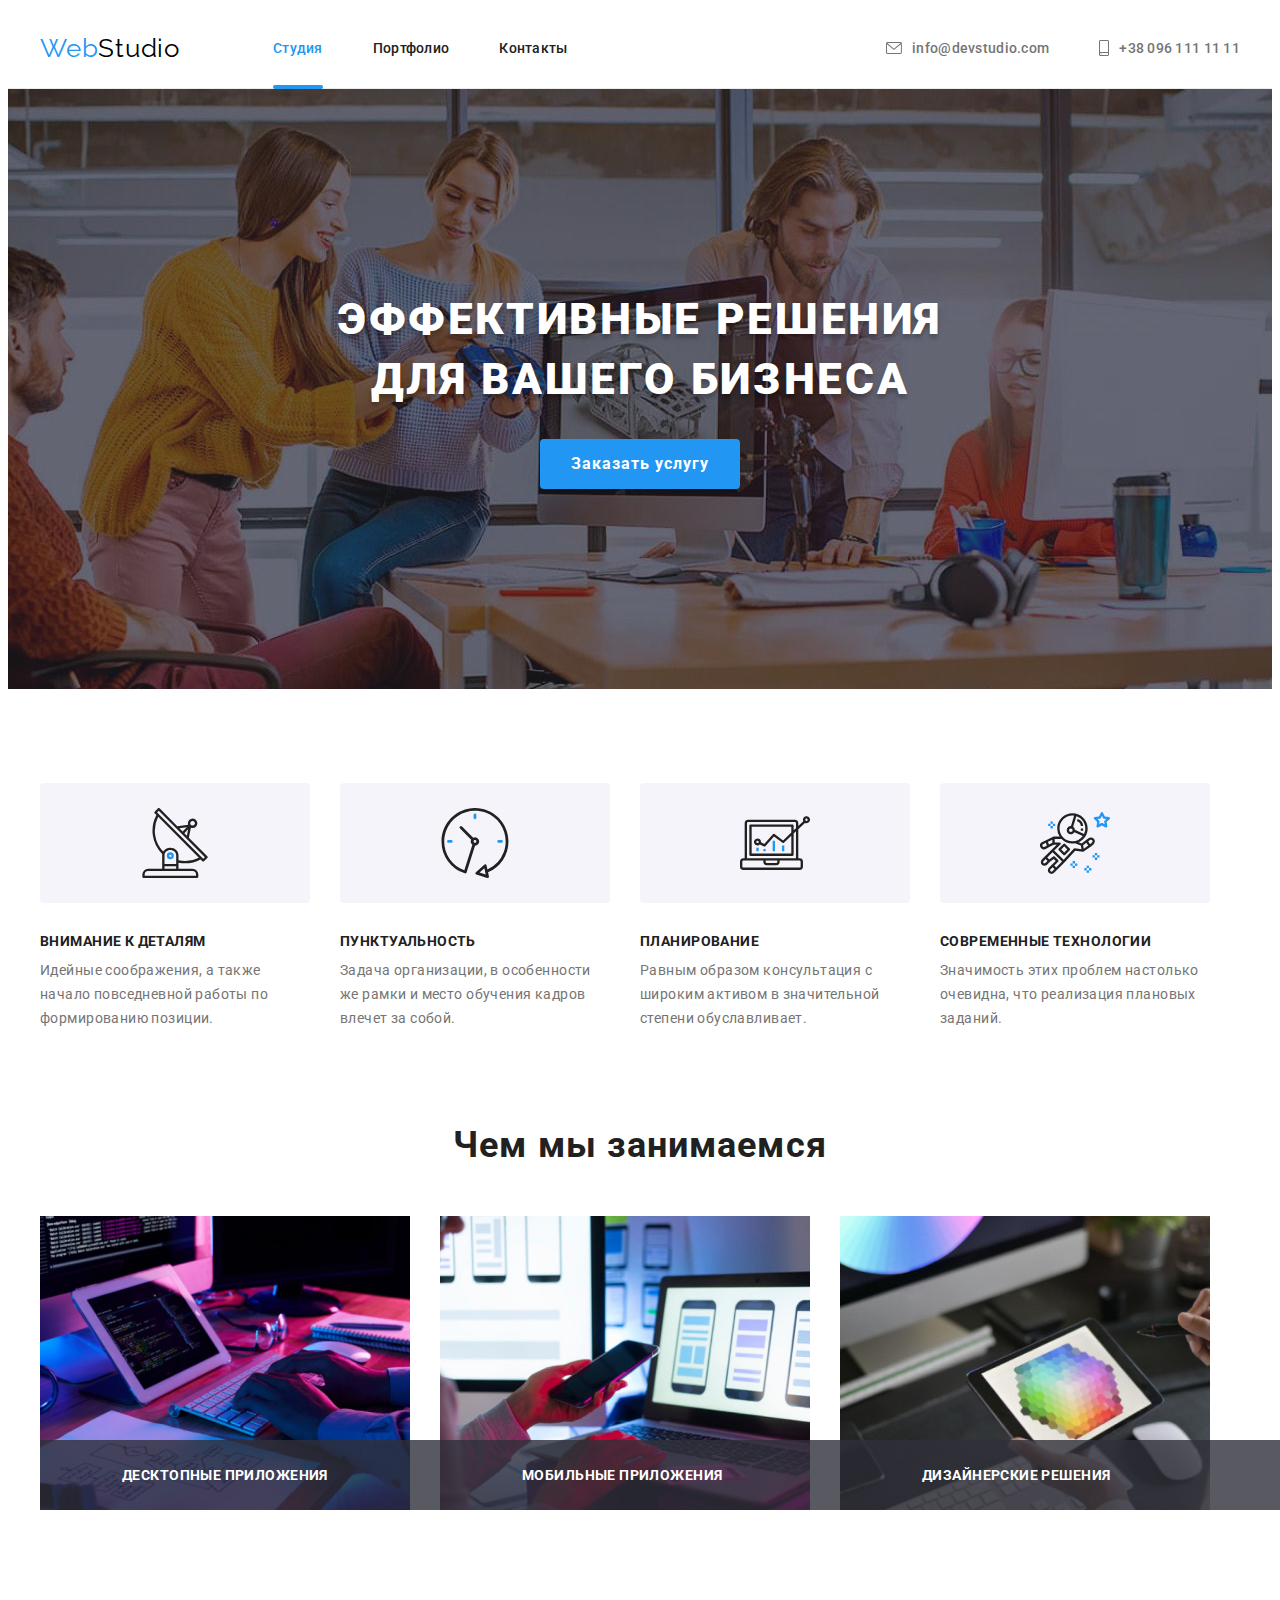
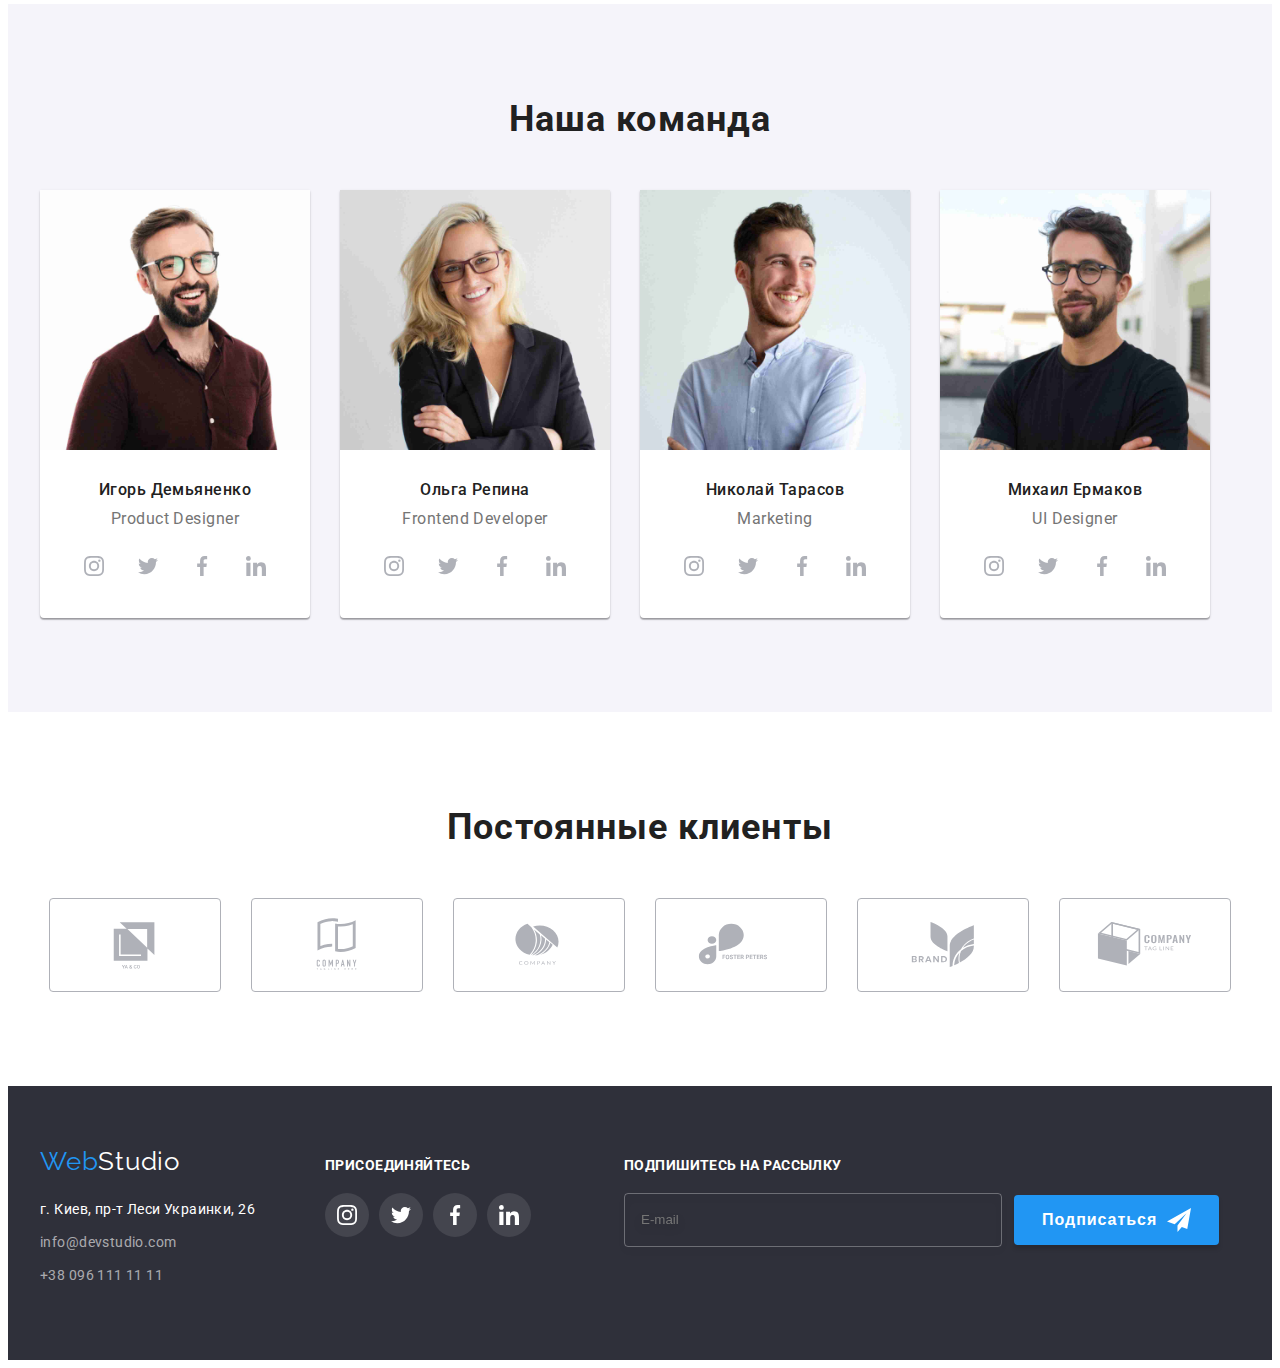
==== index.html @ 25955dd9 "Initial commit" ====
<!DOCTYPE html>
<html lang="en">
  <head>
    <meta charset="UTF-8" />
    <meta http-equiv="X-UA-Compatible" content="IE=edge" />
    <meta name="viewport" content="width=device-width, initial-scale=1.0" />
    <!-- Normalized start -->
    <link
      rel="stylesheet"
      href="https://cdnjs.cloudflare.com/ajax/libs/modern-normalize/1.1.0/modern-normalize.min.css"
      integrity="sha512-wpPYUAdjBVSE4KJnH1VR1HeZfpl1ub8YT/NKx4PuQ5NmX2tKuGu6U/JRp5y+Y8XG2tV+wKQpNHVUX03MfMFn9Q=="
      crossorigin="anonymous"
      referrerpolicy="no-referrer"
    />
    <!-- Normalized end -->

    <!-- font start -->
    <link rel="preconnect" href="https://fonts.googleapis.com" />
    <link rel="preconnect" href="https://fonts.gstatic.com" crossorigin />
    <link
      href="https://fonts.googleapis.com/css2?family=Raleway:wght@700&family=Roboto:wght@400;500;700;900&display=swap"
      rel="stylesheet"
    />
    <!-- font end -->

    <!-- styles -->
    <link rel="stylesheet" href="./css/main.min.css" />
    <title>Document</title>
  </head>
  <body>
    <!-- header -->
    <header class="header">
      <div class="header__container container">
        <nav class="header__nav">
          <a class="header__logo logo--mode-dark link" href="./index.html">
            <span class="logo__web">Web</span>Studio</a
          >
          <ul class="header__nav-list list">
            <li class="header__nav-item">
              <a class="header__nav-link header__nav-link--current link" href="./index.html"
                >Студия</a
              >
            </li>
            <li class="header__nav-item">
              <a class="header__nav-link link" href="./portfolio.html">Портфолио</a>
            </li>
            <li class="header__nav-item">
              <a class="header__nav-link link" href="">Контакты</a>
            </li>
          </ul>
        </nav>
        <ul class="header__list list">
          <li class="header__nav-item">
            <a class="header__contact link" href="mailto:info@devstudio.com">
              <svg class="header__svg" width="16" height="12">
                <use href="./images/icons.svg#envelope"></use>
              </svg>
              info@devstudio.com</a
            >
          </li>
          <li class="header__nav-item">
            <a class="header__contact link" href="tel:+380961111111">
              <svg class="header__svg" width="10" height="16">
                <use href="./images/icons.svg#smartphone"></use>
              </svg>
              +38 096 111 11 11</a
            >
          </li>
        </ul>
      </div>
    </header>
    <!-- main content -->
    <main class="main">
      <!-- Hero section -->
      <section class="hero">
        <div class="hero__container container">
          <h1 class="hero__tittle">Эффективные решения для вашего бизнеса</h1>
          <button class="hero__btn btn" type="button" data-modal-open>Заказать услугу</button>
        </div>
      </section>
      <!--Peculiarities  -->
      <section class="features">
        <div class="features__container container">
          <h2 class="visually-hidden">Наши особенности</h2>
          <ul class="features__list list">
            <li class="features__item">
              <div class="features__svg-block">
                <svg class="" width="70" height="70">
                  <use href="./images/icons.svg#antenna"></use>
                </svg>
              </div>
              <h3 class="features__txt">Внимание к деталям</h3>
              <p class="features__info">
                Идейные соображения, а также начало повседневной работы по формированию позиции.
              </p>
            </li>
            <li class="features__item">
              <div class="features__svg-block">
                <svg class="" width="70" height="70">
                  <use href="./images/icons.svg#clock"></use>
                </svg>
              </div>
              <h3 class="features__txt">Пунктуальность</h3>
              <p class="features__info">
                Задача организации, в особенности же рамки и место обучения кадров влечет за собой.
              </p>
            </li>
            <li class="features__item">
              <div class="features__svg-block">
                <svg class="" width="70" height="70">
                  <use href="./images/icons.svg#diagram"></use>
                </svg>
              </div>
              <h3 class="features__txt">Планирование</h3>
              <p class="features__info">
                Равным образом консультация с широким активом в значительной степени обуславливает.
              </p>
            </li>
            <li class="features__item">
              <div class="features__svg-block">
                <svg class="" width="70" height="70">
                  <use href="./images/icons.svg#astronaut"></use>
                </svg>
              </div>
              <h3 class="features__txt">Современные технологии</h3>
              <p class="features__info">
                Значимость этих проблем настолько очевидна, что реализация плановых заданий.
              </p>
            </li>
          </ul>
        </div>
      </section>
      <!-- occupations -->
      <section class="caption saction">
        <div class="caption__container container">
          <h2 class="caption__tittle saction-tittle">Чем мы занимаемся</h2>
          <ul class="caption__list list">
            <li class="caption__item">
              <img src="./images/main/image1.jpg" alt="backend" width="370" />
              <div class="caption__desc-block">
                <p class="caption__desc">Десктопные приложения</p>
              </div>
            </li>
            <li class="caption__item">
              <img src="./images/main/image2.jpg" alt="frontend" width="370" />
              <div class="caption__desc-block">
                <p class="caption__desc">Мобильные приложения</p>
              </div>
            </li>
            <li class="caption__item">
              <img src="./images/main/image3.jpg" alt="designe" width="370" />
              <div class="caption__desc-block">
                <p class="caption__desc">Дизайнерские решения</p>
              </div>
            </li>
          </ul>
        </div>
      </section>
      <!-- team -->
      <section class="team saction">
        <div class="team__container container">
          <h2 class="team__tittle saction-tittle">Наша команда</h2>
          <ul class="team__list list">
            <li class="team__item">
              <img
                class="team__card"
                src="./images/main/member1.jpg"
                alt="team card 1"
                width="270"
                height="260"
              />
              <div class="team__wrapper">
                <h3 class="team__name">Игорь Демьяненко</h3>
                <p class="team__profession">Product Designer</p>
                <ul class="team__soc-list list">
                  <li class="team__soc-item">
                    <a
                      class="team__soc-link link"
                      href=""
                      target="_blank"
                      rel="noopener noreferrer"
                      aria-label="instagram"
                    >
                      <svg class="team__soc-icon" width="20" height="20">
                        <use href="./images/icons.svg#instagram"></use>
                      </svg>
                    </a>
                  </li>
                  <li class="team__soc-item">
                    <a
                      class="team__soc-link link"
                      href=""
                      target="_blank"
                      rel="noopener noreferrer"
                      aria-label="twitter"
                    >
                      <svg class="team__soc-icon" width="20" height="20">
                        <use href="./images/icons.svg#twitter"></use>
                      </svg>
                    </a>
                  </li>
                  <li class="team__soc-item">
                    <a
                      class="team__soc-link link"
                      href=""
                      target="_blank"
                      rel="noopener noreferrer"
                      aria-label="facebook"
                    >
                      <svg class="team__soc-icon" width="20" height="20">
                        <use href="./images/icons.svg#facebook"></use>
                      </svg>
                    </a>
                  </li>
                  <li class="team__soc-item">
                    <a
                      class="team__soc-link link"
                      href=""
                      target="_blank"
                      rel="noopener noreferrer"
                      aria-label="linkedin"
                    >
                      <svg class="team__soc-icon" width="20" height="20">
                        <use href="./images/icons.svg#linkedin"></use>
                      </svg>
                    </a>
                  </li>
                </ul>
              </div>
            </li>
            <li class="team__item">
              <img
                class="team__card"
                src="./images/main/member2.jpg"
                alt="team card 2"
                width="270"
                height="260"
              />
              <div class="team__wrapper">
                <h3 class="team__name">Ольга Репина</h3>
                <p class="team__profession">Frontend Developer</p>
                <ul class="team__soc-list list">
                  <li class="team__soc-item">
                    <a
                      class="team__soc-link link"
                      href=""
                      target="_blank"
                      rel="noopener noreferrer"
                      aria-label="instagram"
                    >
                      <svg class="team__soc-icon" width="20" height="20">
                        <use href="./images/icons.svg#instagram"></use>
                      </svg>
                    </a>
                  </li>
                  <li class="team__soc-item">
                    <a
                      class="team__soc-link link"
                      href=""
                      target="_blank"
                      rel="noopener noreferrer"
                      aria-label="twitter"
                    >
                      <svg class="team__soc-icon" width="20" height="20">
                        <use href="./images/icons.svg#twitter"></use>
                      </svg>
                    </a>
                  </li>
                  <li class="team__soc-item">
                    <a
                      class="team__soc-link link"
                      href=""
                      target="_blank"
                      rel="noopener noreferrer"
                      aria-label="facebook"
                    >
                      <svg class="team__soc-icon" width="20" height="20">
                        <use href="./images/icons.svg#facebook"></use>
                      </svg>
                    </a>
                  </li>
                  <li class="team__soc-item">
                    <a
                      class="team__soc-link link"
                      href=""
                      target="_blank"
                      rel="noopener noreferrer"
                      aria-label="linkedin"
                    >
                      <svg class="team__soc-icon" width="20" height="20">
                        <use href="./images/icons.svg#linkedin"></use>
                      </svg>
                    </a>
                  </li>
                </ul>
              </div>
            </li>
            <li class="team__item">
              <img
                class="team__card"
                src="./images/main/member3.jpg"
                alt="team card 3"
                width="270"
                height="260"
              />
              <div class="team__wrapper">
                <h3 class="team__name">Николай Тарасов</h3>
                <p class="team__profession">Marketing</p>
                <ul class="team__soc-list list">
                  <li class="team__soc-item">
                    <a
                      class="team__soc-link link"
                      href=""
                      target="_blank"
                      rel="noopener noreferrer"
                      aria-label="instagram"
                    >
                      <svg class="team__soc-icon" width="20" height="20">
                        <use href="./images/icons.svg#instagram"></use>
                      </svg>
                    </a>
                  </li>
                  <li class="team__soc-item">
                    <a
                      class="team__soc-link link"
                      href=""
                      target="_blank"
                      rel="noopener noreferrer"
                      aria-label="twitter"
                    >
                      <svg class="team__soc-icon" width="20" height="20">
                        <use href="./images/icons.svg#twitter"></use>
                      </svg>
                    </a>
                  </li>
                  <li class="team__soc-item">
                    <a
                      class="team__soc-link link"
                      href=""
                      target="_blank"
                      rel="noopener noreferrer"
                      aria-label="facebook"
                    >
                      <svg class="team__soc-icon" width="20" height="20">
                        <use href="./images/icons.svg#facebook"></use>
                      </svg>
                    </a>
                  </li>
                  <li class="team__soc-item">
                    <a
                      class="team__soc-link link"
                      href=""
                      target="_blank"
                      rel="noopener noreferrer"
                      aria-label="linkedin"
                    >
                      <svg class="team__soc-icon" width="20" height="20">
                        <use href="./images/icons.svg#linkedin"></use>
                      </svg>
                    </a>
                  </li>
                </ul>
              </div>
            </li>
            <li class="team__item">
              <img
                class="team__card"
                src="./images/main/member4.jpg"
                alt="team card 4"
                width="270"
                height="260"
              />
              <div class="team__wrapper">
                <h3 class="team__name">Михаил Ермаков</h3>
                <p class="team__profession">UI Designer</p>
                <ul class="team__soc-list list">
                  <li class="team__soc-item">
                    <a
                      class="team__soc-link link"
                      href=""
                      target="_blank"
                      rel="noopener noreferrer"
                      aria-label="instagram"
                    >
                      <svg class="team__soc-icon" width="20" height="20">
                        <use href="./images/icons.svg#instagram"></use>
                      </svg>
                    </a>
                  </li>
                  <li class="team__soc-item">
                    <a
                      class="team__soc-link link"
                      href=""
                      target="_blank"
                      rel="noopener noreferrer"
                      aria-label="twitter"
                    >
                      <svg class="team__soc-icon" width="20" height="20">
                        <use href="./images/icons.svg#twitter"></use>
                      </svg>
                    </a>
                  </li>
                  <li class="team__soc-item">
                    <a
                      class="team__soc-link link"
                      href=""
                      target="_blank"
                      rel="noopener noreferrer"
                      aria-label="facebook"
                    >
                      <svg class="team__soc-icon" width="20" height="20">
                        <use href="./images/icons.svg#facebook"></use>
                      </svg>
                    </a>
                  </li>
                  <li class="team__soc-item">
                    <a
                      class="team__soc-link link"
                      href=""
                      target="_blank"
                      rel="noopener noreferrer"
                      aria-label="linkedin"
                    >
                      <svg class="team__soc-icon" width="20" height="20">
                        <use href="./images/icons.svg#linkedin"></use>
                      </svg>
                    </a>
                  </li>
                </ul>
              </div>
            </li>
          </ul>
        </div>
      </section>
      <!-- clients saction -->
      <section class="clients saction">
        <div class="clients__container container">
          <h2 class="clients__tittle saction-tittle">Постоянные клиенты</h2>
          <ul class="clients__list list">
            <li class="clients__item">
              <a
                class="clients__link link"
                href=""
                target="_blank"
                rel="noopener noreferrer"
                aria-label="logo1"
              >
                <svg class="clients__icon" width="106" height="60">
                  <use href="./images/icons.svg#logo1"></use>
                </svg>
              </a>
            </li>
            <li class="clients__item">
              <a
                class="clients__link link"
                href=""
                target="_blank"
                rel="noopener noreferrer"
                aria-label="logo2"
              >
                <svg class="clients__icon" width="106" height="60">
                  <use href="./images/icons.svg#logo2"></use>
                </svg>
              </a>
            </li>
            <li class="clients__item">
              <a
                class="clients__link link"
                href=""
                target="_blank"
                rel="noopener noreferrer"
                aria-label="logo3"
              >
                <svg class="clients__icon" width="106" height="60">
                  <use href="./images/icons.svg#logo3"></use>
                </svg>
              </a>
            </li>
            <li class="clients__item">
              <a
                class="clients__link link"
                href=""
                target="_blank"
                rel="noopener noreferrer"
                aria-label="logo4"
              >
                <svg class="clients__icon" width="106" height="60">
                  <use href="./images/icons.svg#logo4"></use>
                </svg>
              </a>
            </li>
            <li class="clients__item">
              <a
                class="clients__link link"
                href=""
                target="_blank"
                rel="noopener noreferrer"
                aria-label="logo5"
              >
                <svg class="clients__icon" width="106" height="60">
                  <use href="./images/icons.svg#logo5"></use>
                </svg>
              </a>
            </li>
            <li class="clients__item">
              <a
                class="clients__link link"
                href=""
                target="_blank"
                rel="noopener noreferrer"
                aria-label="logo6"
              >
                <svg class="clients__icon" width="106" height="60">
                  <use href="./images/icons.svg#logo6"></use>
                </svg>
              </a>
            </li>
          </ul>
        </div>
      </section>
    </main>
    <!-- footer -->
    <footer class="footer">
      <div class="footer__container container">
        <div>
          <a class="footer__logo logo--mode-white link" href="index.html"
            ><span class="logo__web">Web</span>Studio</a
          >
          <address class="footer__address">
            <ul class="address__list list">
              <li class="address__item">
                <a class="address__link-geo link" href="https://goo.gl/maps/VQwM4wYodzAUSdx47"
                  >г. Киев, пр-т Леси Украинки, 26</a
                >
              </li>
              <li class="address__item">
                <a class="address__link link" href="mailto:info@devstudio.com"
                  >info@devstudio.com</a
                >
              </li>
              <li class="address__item">
                <a class="address__link link" href="tel:+380961111111">+38 096 111 11 11</a>
              </li>
            </ul>
          </address>
        </div>
        <div class="footer__socials socials">
          <p class="socials__slogan">присоединяйтесь</p>
          <ul class="socials__list list">
            <li class="socials__item">
              <a
                class="socials__link link"
                href=""
                target="_blank"
                rel="noopener noreferrer"
                aria-label="instagram"
              >
                <svg class="socials__icon" width="20" height="20">
                  <use href="./images/icons.svg#instagram"></use>
                </svg>
              </a>
            </li>
            <li class="socials__item">
              <a
                class="socials__link link"
                href=""
                target="_blank"
                rel="noopener noreferrer"
                aria-label="twitter"
              >
                <svg class="socials__icon" width="20" height="20">
                  <use href="./images/icons.svg#twitter"></use>
                </svg>
              </a>
            </li>
            <li class="socials__item">
              <a
                class="socials__link link"
                href=""
                target="_blank"
                rel="noopener noreferrer"
                aria-label="facebook"
              >
                <svg class="socials__icon" width="20" height="20">
                  <use href="./images/icons.svg#facebook"></use>
                </svg>
              </a>
            </li>
            <li class="socials__item">
              <a
                class="socials__link link"
                href=""
                target="_blank"
                rel="noopener noreferrer"
                aria-label="linkedin"
              >
                <svg class="socials__icon" width="20" height="20">
                  <use href="./images/icons.svg#linkedin"></use>
                </svg>
              </a>
            </li>
          </ul>
        </div>
        <div class="footer__mailing">
          <p class="mailing__slogan">Подпишитесь на рассылку</p>
          <div class="mailing__block">
            <form class="mailing__form">
              <label class="mailing__label">
                <input class="mailing__input" placeholder="E-mail" type="email" name="mailing" />
              </label>
              <button class="mailing__btn" type="submit">
                <span class="mailing__btn-txt">Подписаться</span>
                <svg class="mailing__btn-icon" width="24" height="24">
                  <use href="./images/icons.svg#icon-send"></use>
                </svg>
              </button>
            </form>
          </div>
        </div>
      </div>
    </footer>
    <!-- modal windov -->
    <div class="backdrop is-hidden" data-modal>
      <div class="modal">
        <button class="modal__btn" type="button" data-modal-close>
          <svg class="modal__btn-icon" width="18" height="18">
            <use href="./images/icons.svg#close-black"></use>
          </svg>
        </button>
        <form class="modal__form">
          <strong class="form__tittle">Оставьте свои данные, мы вам перезвоним</strong>
          <div class="form__group" role="group">
            <label class="form__lable">
              <span class="form__name">Имя</span>
              <input class="form__input" type="text" name="name" />
              <svg class="form__icon" width="18" height="18">
                <use href="./images/icons.svg#person-form"></use>
              </svg>
            </label>
            <label class="form__lable">
              <span class="form__name">Телефон</span>
              <input class="form__input" type="tel" name="tel" />
              <svg class="form__icon" width="18" height="18">
                <use href="./images/icons.svg#phone-form"></use>
              </svg>
            </label>
            <label class="form__lable">
              <span class="form__name">Почта</span>
              <input class="form__input" type="email" name="email" />
              <svg class="form__icon" width="18" height="18">
                <use href="./images/icons.svg#email-form"></use>
              </svg>
            </label>
            <label class="form__lable">
              <span class="form__name">Коментарий</span>
              <textarea
                class="form__textarea"
                name="form-coment"
                cols="30"
                rows="5"
                placeholder="Введите текст"
              ></textarea>
            </label>
          </div>
          <label class="form__agreement">
            <input class="form__input-agree visually-hidden" type="checkbox" name="agreement" />
            <svg class="form__agree-icon" width="18" height="18">
              <use class="form__icon-chek" href="./images/icons.svg#icon-check"></use>
              <use class="form__icon-unchek" href="./images/icons.svg#vector"></use>
            </svg>
            <span class="form__checkbox-txt">
              Соглашаюсь с рассылкой и принимаю
              <a class="form__link" href="">Условия договора</a>
            </span>
          </label>
          <button class="form__btn" type="submit">
            <span class="form__btn-txt">Отправить</span>
          </button>
        </form>
      </div>
    </div>
    <script src="./js/modal.js"></script>
  </body>
</html>
---- css/main.min.css ----
:root{--main-font: "roboto", sans-serif;--secondary-font: "Raleway", sans-serif;--main-txt-cl: #212121;--accent-txt-cl: #2196f3;--light-txt-bg-cl: #ffffff;--secondary-txt-color: #757575;--dark-bg-cl: #2f303a;--white-bg-collors: #f5f4fa;--btn-focus-bg-cl: #188ce8;--cubic: cubic-bezier(0.4, 0, 0.2, 1);--indent: 30px;--items: 3}.visually-hidden{position:absolute;width:1px;height:1px;margin:-1px;border:0;padding:0;white-space:nowrap;-webkit-clip-path:inset(100%);clip-path:inset(100%);clip:rect(0 0 0 0);overflow:hidden}.portfolio,.clients,.team,.features{padding-top:94px;padding-bottom:94px}body{font-family:var(--main-font);color:var(--main-txt-cl)}h1,h2,h3,h4,h5,h6,p{margin:0}.link{text-decoration:none;color:currentColor}.list{list-style:none;padding:0;margin:0}img{display:block;border-radius:0px}.logo__web{font-family:var(--secondary-font);font-size:26px;line-height:1.1923076923;letter-spacing:.03em;color:var(--accent-txt-cl)}.header__logo{margin-right:93px}.logo--mode-dark{font-family:var(--secondary-font);font-size:26px;line-height:1.1923076923;letter-spacing:.03em;color:#000}.footer__logo{margin-bottom:20px}.logo--mode-white{display:block;font-family:var(--secondary-font);font-size:26px;line-height:1.1923076923;letter-spacing:.03em;color:var(--light-txt-bg-cl)}.portfolio__list{display:-webkit-box;display:-ms-flexbox;display:flex;-ms-flex-wrap:wrap;flex-wrap:wrap;gap:var(--indent)}.portfolio__item--card-set{-ms-flex-preferred-size:calc((100% - var(--indent)*(var(--items) - 1))/var(--items));flex-basis:calc((100% - var(--indent)*(var(--items) - 1))/var(--items))}.container{width:1200px;margin-left:auto;margin-right:auto;padding-left:15px;padding-right:15px}.saction-tittle{text-align:center;margin-bottom:50px;font-size:36px;line-height:1.1666666667;letter-spacing:.03em}.btn{cursor:pointer;max-width:240px;min-height:50px;min-width:200px;padding:10px,32px;border:1px solid #000;-webkit-box-shadow:0px 4px 4px rgba(0,0,0,.15);box-shadow:0px 4px 4px rgba(0,0,0,.15);border-radius:4px;border:none;-webkit-transition:background-color 250ms var(--cubic);transition:background-color 250ms var(--cubic);font-family:inherit;font-weight:700;font-size:16px;line-height:1.875;letter-spacing:.06em;background-color:var(--accent-txt-cl);color:var(--light-txt-bg-cl)}.btn:hover,.btn:focus{background-color:var(--btn-focus-bg-cl);-webkit-box-shadow:0px 4px 4px rgba(0,0,0,.15);box-shadow:0px 4px 4px rgba(0,0,0,.15);border-radius:4px}.backdrop{position:fixed;top:0;left:0;z-index:1000;display:-webkit-box;display:-ms-flexbox;display:flex;-webkit-box-align:center;-ms-flex-align:center;align-items:center;-webkit-box-pack:center;-ms-flex-pack:center;justify-content:center;width:100%;height:100%;-webkit-transition:opacity 250ms var(--cubic),visibility 250ms var(--cubic);transition:opacity 250ms var(--cubic),visibility 250ms var(--cubic);background-color:rgba(0,0,0,.2)}.backdrop.is-hidden{opacity:0;visibility:hidden;pointer-events:none}.modal{position:absolute;top:50%;left:50%;-webkit-transform:translate(-50%, -50%) scale(1);transform:translate(-50%, -50%) scale(1);width:528px;height:581px;padding:40px 40px;background:#fff;-webkit-box-shadow:0px 1px 3px rgba(0,0,0,.12),0px 1px 1px rgba(0,0,0,.14),0px 2px 1px rgba(0,0,0,.2);box-shadow:0px 1px 3px rgba(0,0,0,.12),0px 1px 1px rgba(0,0,0,.14),0px 2px 1px rgba(0,0,0,.2);border-radius:4px}.modal__btn{position:absolute;top:10px;right:10px;display:-webkit-box;display:-ms-flexbox;display:flex;-webkit-box-align:center;-ms-flex-align:center;align-items:center;-webkit-box-pack:center;-ms-flex-pack:center;justify-content:center;width:30px;height:30px;-webkit-transition:fill 250ms var(--cubic);transition:fill 250ms var(--cubic);border-radius:50%;border:1px solid rgba(0,0,0,.1);background-color:rgba(0,0,0,0);cursor:pointer}.modal__btn:hover,.modal__btn:focus{fill:var(--accent-txt-cl)}.modal__form{text-align:center}.form__tittle{display:block;margin-bottom:12px;font-weight:700;font-size:20px;line-height:1.15;text-align:center;letter-spacing:.03em;color:#212121}.form__group{margin-bottom:20px}.form__lable{position:relative;display:block;margin-bottom:10px}.form__lable:last-child{margin-bottom:0}.form__input{cursor:pointer;width:100%;padding:10px;padding-left:42px;-webkit-transition:border 250ms var(--cubic);transition:border 250ms var(--cubic);outline:none;border:1px solid rgba(33,33,33,.2);border-radius:4px}.form__input:hover,.form__input:focus{border:1px solid var(--accent-txt-cl)}.form__input:hover+.form__icon,.form__input:focus+.form__icon{fill:var(--accent-txt-cl)}.form__name{display:block;text-align:start;margin-bottom:4px;padding-left:1px;font-weight:400;font-size:12px;line-height:1.1666666667;letter-spacing:.01em;color:var(--secondary-txt-color)}.form__icon{position:absolute;left:12px;bottom:12px;-webkit-transition:fill 250ms var(--cubic);transition:fill 250ms var(--cubic)}.form__textarea{resize:none;cursor:pointer;height:120px;width:100%;padding:12px 16px;-webkit-transition:border 250ms var(--cubic);transition:border 250ms var(--cubic);outline:none;border:1px solid rgba(33,33,33,.2);border-radius:4px}.form__textarea:hover,.form__textarea:focus{border:1px solid var(--accent-txt-cl)}.form__textarea::-webkit-input-placeholder{font-weight:400;font-size:14px;line-height:16px;letter-spacing:.01em;color:rgba(117,117,117,.5)}.form__textarea::-moz-placeholder{font-weight:400;font-size:14px;line-height:16px;letter-spacing:.01em;color:rgba(117,117,117,.5)}.form__textarea:-ms-input-placeholder{font-weight:400;font-size:14px;line-height:16px;letter-spacing:.01em;color:rgba(117,117,117,.5)}.form__textarea::-ms-input-placeholder{font-weight:400;font-size:14px;line-height:16px;letter-spacing:.01em;color:rgba(117,117,117,.5)}.form__textarea::placeholder{font-weight:400;font-size:14px;line-height:16px;letter-spacing:.01em;color:rgba(117,117,117,.5)}.form__agreement{display:-webkit-box;display:-ms-flexbox;display:flex;-webkit-box-align:center;-ms-flex-align:center;align-items:center;gap:8px}.form__agree-icon{cursor:pointer}.form__input-agree:checked+.form__agree-icon .form__icon-unchek{opacity:0;-webkit-transition:opacity 250ms var(--cubic);transition:opacity 250ms var(--cubic)}.form__agree-icon .form__icon-chek{opacity:0;-webkit-transition:opacity 250ms var(--cubic);transition:opacity 250ms var(--cubic)}.form__input-agree:checked+.form__agree-icon .form__icon-chek{opacity:1}.form__checkbox-txt{font-weight:400;font-size:14px;line-height:1.7142857143;letter-spacing:.03em;-webkit-user-select:none;-moz-user-select:none;-ms-user-select:none;user-select:none;color:var(--secondary-txt-color)}.form__link{text-underline-position:under;font-weight:400;font-size:14px;line-height:1.7142857143;letter-spacing:.03em;color:var(--accent-txt-cl)}.form__btn{cursor:pointer;padding:10px 55px;margin-top:30px;-webkit-transition:background-color 250ms var(--cubic);transition:background-color 250ms var(--cubic);background-color:var(--accent-txt-cl);border:none;border-radius:4px;-webkit-box-shadow:0px 4px 4px rgba(0,0,0,.15);box-shadow:0px 4px 4px rgba(0,0,0,.15)}.form__btn:focus,.form__btn:hover{background-color:var(--btn-focus-bg-cl)}.form__btn-txt{font-weight:700;font-size:16px;line-height:1.875;letter-spacing:.06em;color:var(--light-txt-bg-cl)}.toggle__list{-webkit-box-pack:center;-ms-flex-pack:center;justify-content:center;display:-webkit-box;display:-ms-flexbox;display:flex;padding-bottom:16px;margin-bottom:34px;margin-bottom:50px;gap:9px}.toggle__btn{padding-top:6px;padding-left:22px;padding-bottom:6px;padding-right:22px;border-radius:4px;border:none;-webkit-transition:color 250ms var(--cubic),background-color 250ms var(--cubic),-webkit-box-shadow 250ms var(--cubic);transition:color 250ms var(--cubic),background-color 250ms var(--cubic),-webkit-box-shadow 250ms var(--cubic);transition:color 250ms var(--cubic),background-color 250ms var(--cubic),box-shadow 250ms var(--cubic);transition:color 250ms var(--cubic),background-color 250ms var(--cubic),box-shadow 250ms var(--cubic),-webkit-box-shadow 250ms var(--cubic);cursor:pointer;font-family:inherit;font-weight:500;font-size:16px;line-height:1.625;letter-spacing:.03em;color:var(--main-txt-cl);background-color:var(--white-bg-collors)}.toggle__btn:hover,.toggle__btn:focus{color:var(--light-txt-bg-cl);background-color:var(--accent-txt-cl);-webkit-box-shadow:0px 3px 1px rgba(0,0,0,.1),0px 1px 2px rgba(0,0,0,.08),0px 2px 2px rgba(0,0,0,.12);box-shadow:0px 3px 1px rgba(0,0,0,.1),0px 1px 2px rgba(0,0,0,.08),0px 2px 2px rgba(0,0,0,.12);border-radius:4px}.toggle__btn--current{color:var(--light-txt-bg-cl);background-color:var(--accent-txt-cl);-webkit-box-shadow:0px 3px 1px rgba(0,0,0,.1),0px 1px 2px rgba(0,0,0,.08),0px 2px 2px rgba(0,0,0,.12);box-shadow:0px 3px 1px rgba(0,0,0,.1),0px 1px 2px rgba(0,0,0,.08),0px 2px 2px rgba(0,0,0,.12)}.footer__address{font-style:normal}.address__list:last-child{margin:0}.address__item{margin-bottom:9px}.address__link{-webkit-transition:color 250ms var(--cubic);transition:color 250ms var(--cubic);font-size:14px;line-height:1.7142857143;letter-spacing:.03em;color:rgba(255,255,255,.6)}.address__link:focus,.address__link:hover{color:var(--accent-txt-cl)}.address__link-geo{-webkit-transition:color 250ms var(--cubic);transition:color 250ms var(--cubic);font-size:14px;line-height:1.7142857143;letter-spacing:.03em;color:#fff}.address__link-geo:focus,.address__link-geo:hover{color:var(--accent-txt-cl)}.footer__socials{margin-left:70px;margin-right:93px}.socials__slogan{display:block;margin-bottom:20px;font-weight:700;font-size:14px;line-height:1.1428571429;letter-spacing:.03em;text-transform:uppercase;color:var(--light-txt-bg-cl)}.socials__list{display:-webkit-box;display:-ms-flexbox;display:flex;-webkit-box-align:center;-ms-flex-align:center;align-items:center;-webkit-box-pack:center;-ms-flex-pack:center;justify-content:center;gap:10px}.socials__link{display:-webkit-box;display:-ms-flexbox;display:flex;-webkit-box-align:center;-ms-flex-align:center;align-items:center;-webkit-box-pack:center;-ms-flex-pack:center;justify-content:center;width:44px;height:44px;-webkit-transition:background-color 250ms var(--cubic);transition:background-color 250ms var(--cubic);background:rgba(255,255,255,.1);border-radius:50%}.socials__link:hover,.socials__link:focus{background-color:var(--accent-txt-cl)}.socials__icon{fill:var(--light-txt-bg-cl)}.mailing__form{display:-webkit-box;display:-ms-flexbox;display:flex;-webkit-box-align:center;-ms-flex-align:center;align-items:center}.mailing__slogan{display:block;margin-bottom:20px;font-weight:700;font-size:14px;line-height:1.1428571429;letter-spacing:.03em;text-transform:uppercase;color:var(--light-txt-bg-cl)}.mailing__input{cursor:pointer;width:358px;height:50px;padding-left:16px;margin-right:12px;-webkit-transition:border-color 250ms var(--cubic);transition:border-color 250ms var(--cubic);background:rgba(0,0,0,0);outline:none;border:1px solid rgba(255,255,255,.3);-webkit-filter:drop-shadow(0px 4px 4px rgba(0, 0, 0, 0.15));filter:drop-shadow(0px 4px 4px rgba(0, 0, 0, 0.15));border-radius:4px}.mailing__input:hover,.mailing__input:focus{border-color:var(--accent-txt-cl)}.mailing__btn{display:-webkit-box;display:-ms-flexbox;display:flex;-webkit-box-align:center;-ms-flex-align:center;align-items:center;text-align:center;cursor:pointer;-webkit-transition:background-color 250ms var(--cubic);transition:background-color 250ms var(--cubic);padding:10px 28px;background-color:var(--accent-txt-cl);-webkit-box-shadow:0px 4px 4px rgba(0,0,0,.15);box-shadow:0px 4px 4px rgba(0,0,0,.15);border-radius:4px;border:none}.mailing__btn:hover,.mailing__btn:focus{background-color:var(--btn-focus-bg-cl)}.mailing__btn-txt{margin-right:10px;font-weight:700;font-size:16px;line-height:1.875;letter-spacing:.06em;color:#fff}.mailing__btn-icon{fill:#fff}.header{border-bottom:1px solid #ececec}.header__container{display:-webkit-box;display:-ms-flexbox;display:flex;-webkit-box-align:center;-ms-flex-align:center;align-items:center}.header__list{gap:50px;display:-webkit-box;display:-ms-flexbox;display:flex}.header__contact{display:-webkit-inline-box;display:-ms-inline-flexbox;display:inline-flex;-webkit-box-align:center;-ms-flex-align:center;align-items:center;padding-top:32px;padding-bottom:32px;-webkit-transition:color 250ms var(--cubic);transition:color 250ms var(--cubic);font-weight:500;font-size:14px;line-height:1.1428571429;letter-spacing:.02em;color:var(--secondary-txt-color)}.header__contact:focus,.header__contact:hover{color:var(--accent-txt-cl)}.header__svg{fill:currentColor;margin-right:10px}.header__nav{display:-webkit-box;display:-ms-flexbox;display:flex;margin:0,auto;-webkit-box-align:center;-ms-flex-align:center;align-items:center;margin-right:auto}.header__nav-list{display:-webkit-box;display:-ms-flexbox;display:flex;gap:50px}.header__nav-link{display:block;position:relative;padding-top:32px;padding-bottom:32px;-webkit-transition:color 250ms var(--cubic);transition:color 250ms var(--cubic);font-weight:500;font-size:14px;line-height:1.1428571429;letter-spacing:.02em}.header__nav-link--current{color:var(--accent-txt-cl)}.header__nav-link--current::after{position:absolute;bottom:-1px;left:0;content:"";display:block;width:100%;height:4px;border-radius:2px;background-color:var(--accent-txt-cl)}.header__nav-link:focus,.header__nav-link:hover{color:var(--accent-txt-cl)}.hero{padding-top:200px;padding-bottom:200px;background-color:var(--dark-bg-cl);background-image:-webkit-gradient(linear, left top, right top, from(rgba(47, 48, 58, 0.4)), to(rgba(47, 48, 58, 0.4))),url(../images/baccground/bacground.jpg);background-image:linear-gradient(to right, rgba(47, 48, 58, 0.4), rgba(47, 48, 58, 0.4)),url(../images/baccground/bacground.jpg);background-repeat:no-repeat;background-position:center;background-size:cover;max-width:1600px;margin-right:auto;margin-left:auto}.hero__container{text-align:center}.hero__tittle{margin-bottom:30px;text-align:center;width:696px;margin-left:auto;margin-right:auto;font-weight:900;font-size:44px;line-height:1.3636363636;letter-spacing:.06em;text-transform:uppercase;color:var(--light-txt-bg-cl);text-shadow:0px 4px 4px rgba(0,0,0,.25)}.features__svg-block{display:-webkit-box;display:-ms-flexbox;display:flex;-webkit-box-align:center;-ms-flex-align:center;align-items:center;-webkit-box-pack:center;-ms-flex-pack:center;justify-content:center;margin-bottom:30px;width:270px;height:120px;background-color:var(--white-bg-collors);border-radius:4px}.features__list{display:-webkit-box;display:-ms-flexbox;display:flex;gap:30px}.features__item{-webkit-transition:cubic-bezier(0.4, 0, 0.2, 1);transition:cubic-bezier(0.4, 0, 0.2, 1);width:270px}.features__txt{margin-bottom:9px;font-size:14px;line-height:1.1428571429;letter-spacing:.03em;text-transform:uppercase}.features__info{font-size:14px;line-height:1.7142857143;letter-spacing:.03em;color:var(--secondary-txt-color)}.caption{padding-top:0;padding-bottom:94px}.caption__list{gap:30px;display:-webkit-box;display:-ms-flexbox;display:flex}.caption__item{position:relative}.caption__desc-block{display:block;position:absolute;bottom:0;left:0;width:100%;padding:27px 82px;background:rgba(47,48,58,.8)}.caption__desc{display:block;font-weight:700;font-size:14px;line-height:1.1428571429;letter-spacing:.03em;text-transform:uppercase;color:#fff}.team{background-color:var(--white-bg-collors)}.team__wrapper{padding-left:5px;padding-right:5px;padding-top:30px;padding-bottom:30px;border-top:none;text-align:center}.team__list{display:-webkit-box;display:-ms-flexbox;display:flex;gap:30px}.team__item{-webkit-box-shadow:0px 1px 3px rgba(0,0,0,.12),0px 1px 1px rgba(0,0,0,.14),0px 2px 1px rgba(0,0,0,.2);box-shadow:0px 1px 3px rgba(0,0,0,.12),0px 1px 1px rgba(0,0,0,.14),0px 2px 1px rgba(0,0,0,.2);border-radius:0px 0px 4px 4px;background:var(--light-txt-bg-cl)}.team__name{margin-bottom:10px;font-weight:500;font-size:16px;line-height:1.1875;letter-spacing:.03em}.team__profession{margin-bottom:16px;line-height:1.1875;letter-spacing:.03em;color:var(--secondary-txt-color)}.team__soc-list{display:-webkit-box;display:-ms-flexbox;display:flex;-webkit-box-align:center;-ms-flex-align:center;align-items:center;-webkit-box-pack:center;-ms-flex-pack:center;justify-content:center;gap:10px}.team__soc-link{display:-webkit-box;display:-ms-flexbox;display:flex;-webkit-box-align:center;-ms-flex-align:center;align-items:center;-webkit-box-pack:center;-ms-flex-pack:center;justify-content:center;width:44px;height:44px;-webkit-transition:fiil 250ms var(--cubic),background-color 250ms var(--cubic);transition:fiil 250ms var(--cubic),background-color 250ms var(--cubic);border-radius:50%}.team__soc-link:hover,.team__soc-link:focus{background-color:var(--accent-txt-cl)}.team__soc-link:hover .team__soc-icon,.team__soc-link:focus .team__soc-icon{fill:var(--light-txt-bg-cl)}.team__soc-icon{fill:#afb1b8}.clients__list{display:-webkit-box;display:-ms-flexbox;display:flex;-webkit-box-pack:center;-ms-flex-pack:center;justify-content:center;gap:30px}.clients__link{display:-webkit-box;display:-ms-flexbox;display:flex;-webkit-box-align:center;-ms-flex-align:center;align-items:center;-webkit-box-pack:center;-ms-flex-pack:center;justify-content:center;width:170px;height:92px;-webkit-transition:border-color 250ms var(--cubic);transition:border-color 250ms var(--cubic);border:1px solid #afb1b8;border-radius:4px}.clients__link:hover,.clients__link:focus{fill:var(--accent-txt-cl);border-color:var(--accent-txt-cl)}.clients__link:hover .clients__icon,.clients__link:focus .clients__icon{fill:var(--accent-txt-cl);border-color:var(--accent-txt-cl)}.clients__icon{fill:#afb1b8;-webkit-transition:fill 250ms var(--cubic);transition:fill 250ms var(--cubic)}.footer{padding-top:60px;padding-bottom:64px;background-color:var(--dark-bg-cl)}.footer__container{position:relative;display:-webkit-box;display:-ms-flexbox;display:flex;-webkit-box-align:baseline;-ms-flex-align:baseline;align-items:baseline}.portfolio__link{-webkit-transition:-webkit-box-shadow 250ms var(--cubic);transition:-webkit-box-shadow 250ms var(--cubic);transition:box-shadow 250ms var(--cubic);transition:box-shadow 250ms var(--cubic), -webkit-box-shadow 250ms var(--cubic);display:block}.portfolio__link:hover,.portfolio__link:focus{-webkit-box-shadow:0px 1px 1px rgba(0,0,0,.12),0px 4px 4px rgba(0,0,0,.06),1px 4px 6px rgba(0,0,0,.16);box-shadow:0px 1px 1px rgba(0,0,0,.12),0px 4px 4px rgba(0,0,0,.06),1px 4px 6px rgba(0,0,0,.16)}.portfolio__link:hover .overlay__block,.portfolio__link:focus .overlay__block{-webkit-transform:translate(0);transform:translate(0)}.portfolio__overlay{position:relative;overflow:hidden}.overlay__block{z-index:100;position:absolute;top:0;left:0;-webkit-transform:translateY(100%);transform:translateY(100%);-webkit-transition:-webkit-transform 250ms var(--cubic);transition:-webkit-transform 250ms var(--cubic);transition:transform 250ms var(--cubic);transition:transform 250ms var(--cubic), -webkit-transform 250ms var(--cubic);width:100%;height:100%;padding:63px 24px;background-color:rgba(33,150,243,.9)}.overlay__text{display:block;font-size:18px;line-height:1.5555555556;letter-spacing:.03em;color:#fff}.overlay__wraper{padding-top:20px;padding-bottom:20px;padding-left:24px;padding-right:24px;border:1px solid #eee;border-top:none}.overlay__project{font-size:18px;line-height:2;letter-spacing:.06em;margin-bottom:4px}.overlay__descr{font-size:16px;line-height:1.875;letter-spacing:.03em;color:var(--secondary-txt-color)}/*# sourceMappingURL=main.min.css.map */
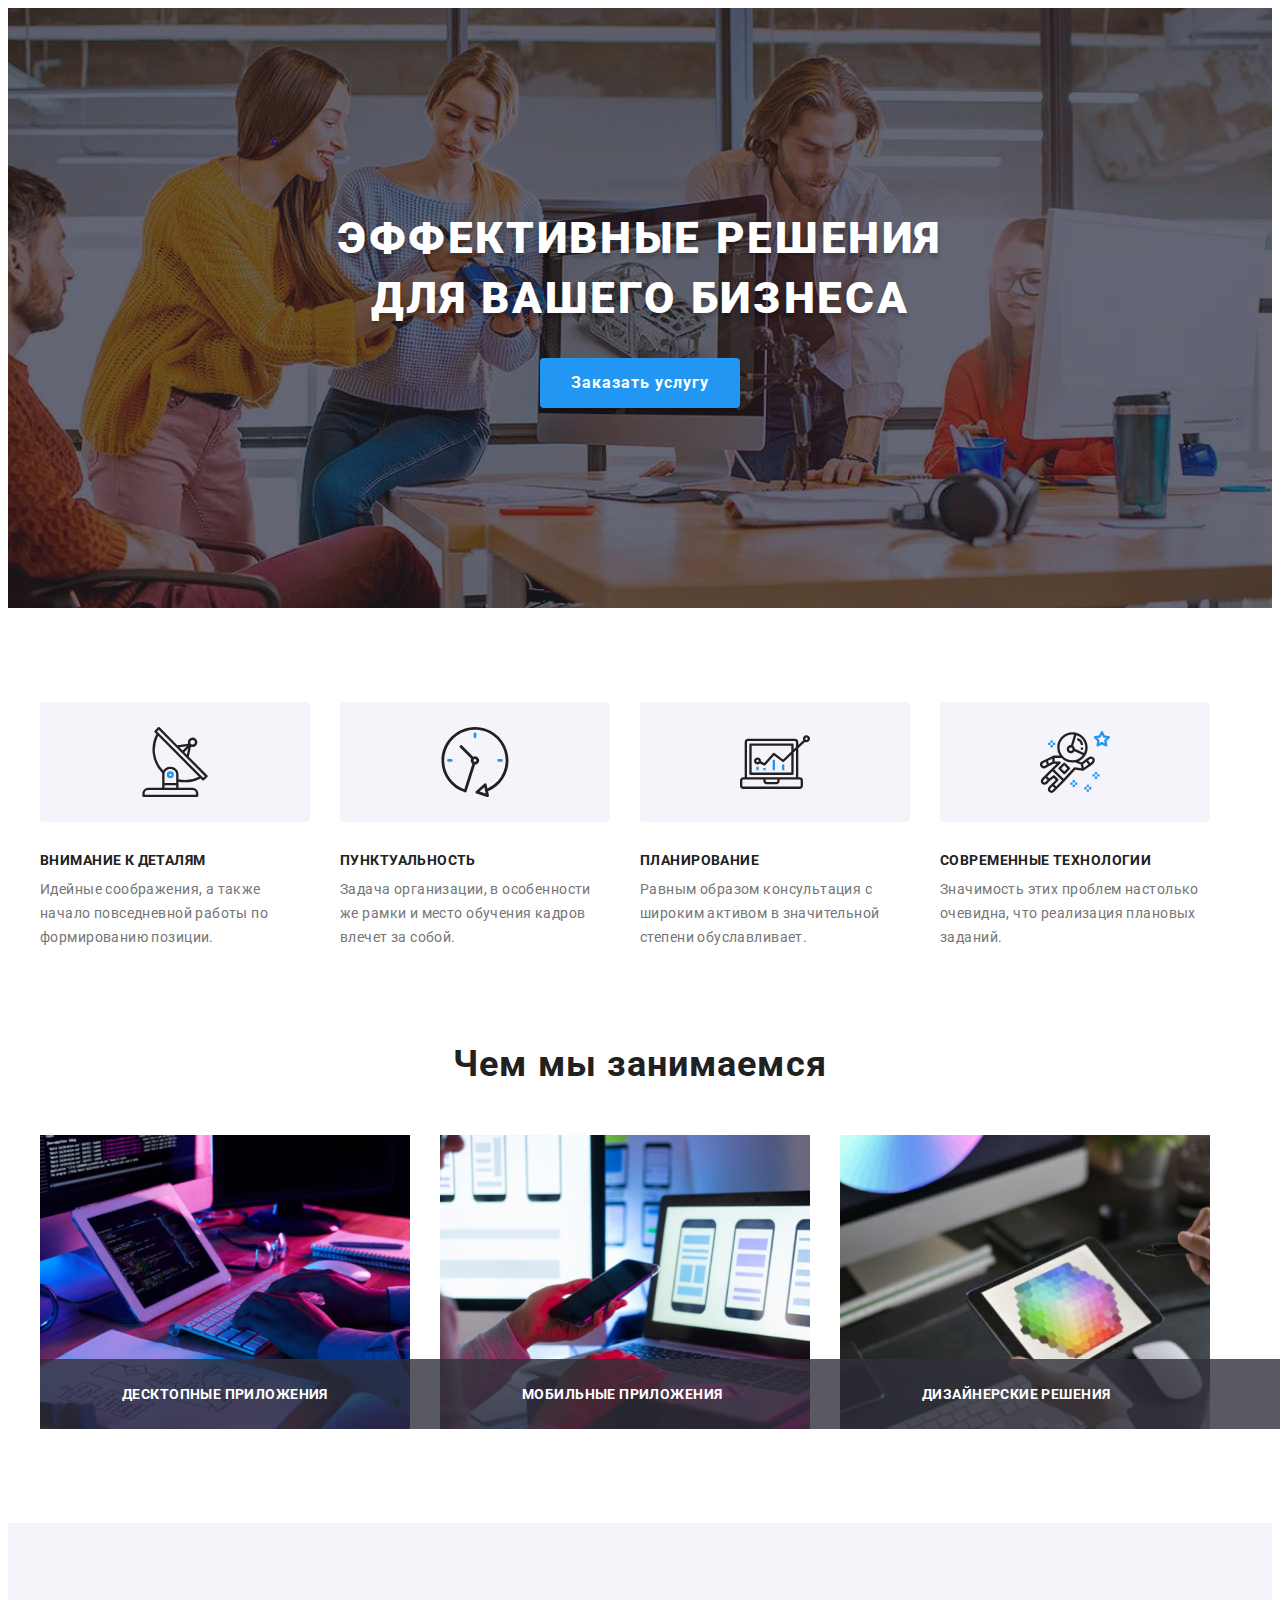
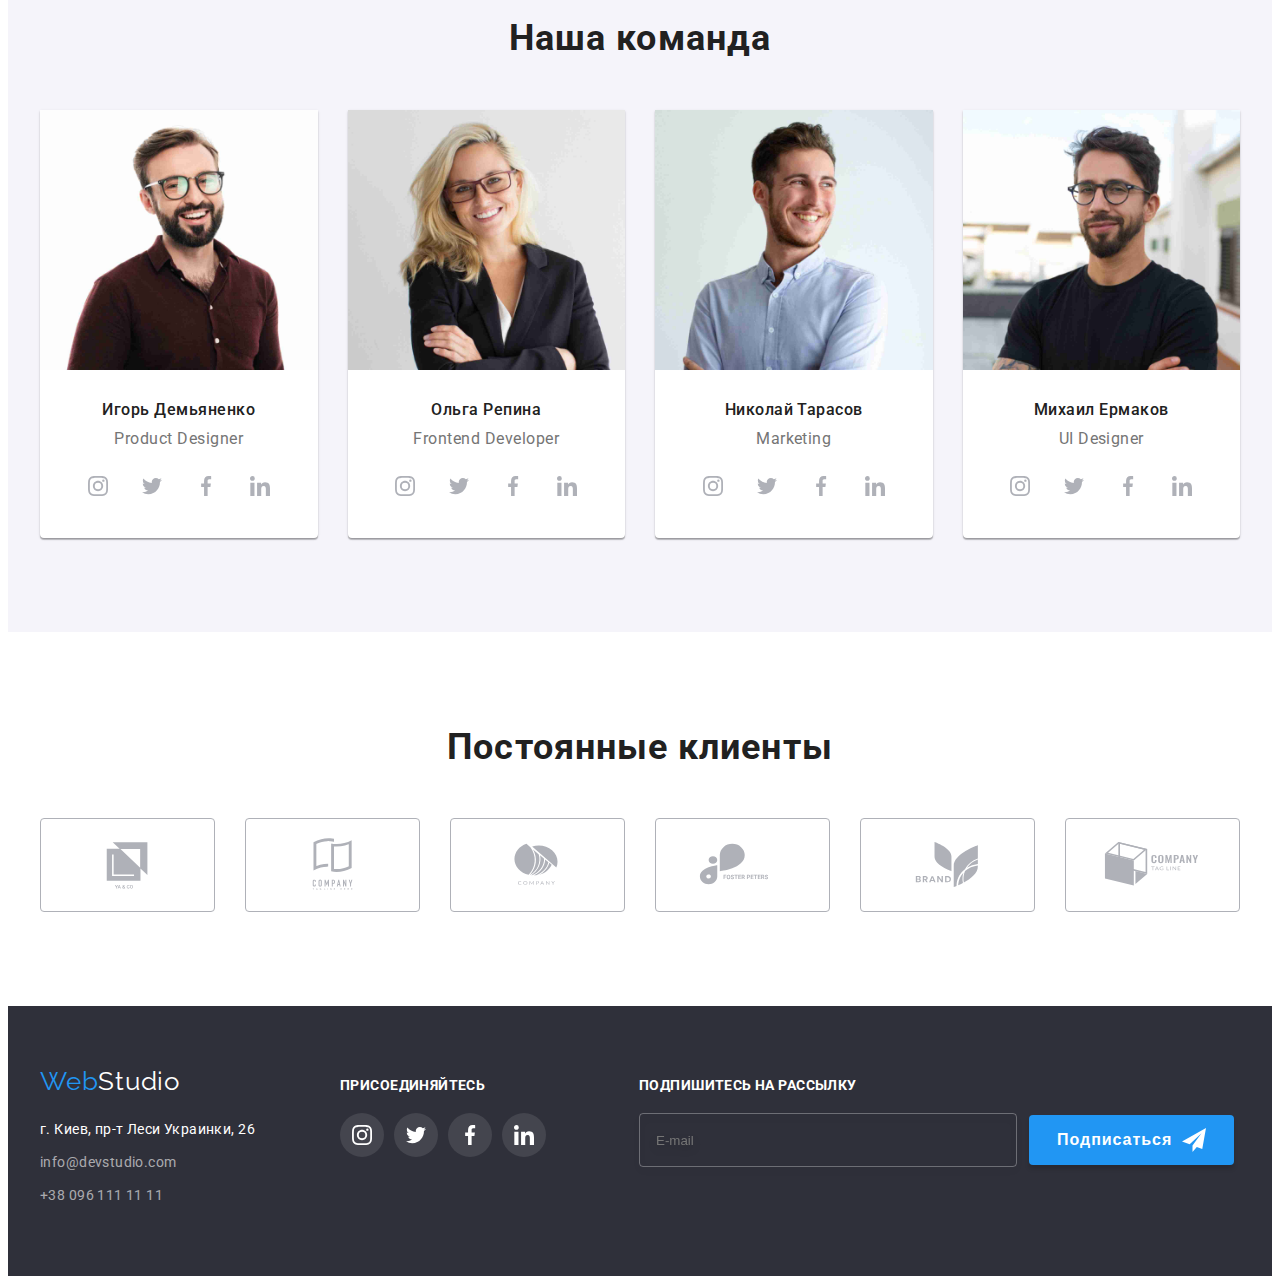
==== commit 42784aa7: "hero-footer complete" ====
--- a/index.html
+++ b/index.html
@@ -29,7 +29,7 @@
   </head>
   <body>
     <!-- header -->
-    <header class="header">
+    <!-- <header class="header">
       <div class="header__container container">
         <nav class="header__nav">
           <a class="header__logo logo--mode-dark link" href="./index.html">
@@ -68,7 +68,7 @@
           </li>
         </ul>
       </div>
-    </header>
+    </header> -->
     <!-- main content -->
     <main class="main">
       <!-- Hero section -->
--- a/css/main.min.css
+++ b/css/main.min.css
@@ -1 +1 @@
-:root{--main-font: "roboto", sans-serif;--secondary-font: "Raleway", sans-serif;--main-txt-cl: #212121;--accent-txt-cl: #2196f3;--light-txt-bg-cl: #ffffff;--secondary-txt-color: #757575;--dark-bg-cl: #2f303a;--white-bg-collors: #f5f4fa;--btn-focus-bg-cl: #188ce8;--cubic: cubic-bezier(0.4, 0, 0.2, 1);--indent: 30px;--items: 3}.visually-hidden{position:absolute;width:1px;height:1px;margin:-1px;border:0;padding:0;white-space:nowrap;-webkit-clip-path:inset(100%);clip-path:inset(100%);clip:rect(0 0 0 0);overflow:hidden}.portfolio,.clients,.team,.features{padding-top:94px;padding-bottom:94px}body{font-family:var(--main-font);color:var(--main-txt-cl)}h1,h2,h3,h4,h5,h6,p{margin:0}.link{text-decoration:none;color:currentColor}.list{list-style:none;padding:0;margin:0}img{display:block;border-radius:0px}.logo__web{font-family:var(--secondary-font);font-size:26px;line-height:1.1923076923;letter-spacing:.03em;color:var(--accent-txt-cl)}.header__logo{margin-right:93px}.logo--mode-dark{font-family:var(--secondary-font);font-size:26px;line-height:1.1923076923;letter-spacing:.03em;color:#000}.footer__logo{margin-bottom:20px}.logo--mode-white{display:block;font-family:var(--secondary-font);font-size:26px;line-height:1.1923076923;letter-spacing:.03em;color:var(--light-txt-bg-cl)}.portfolio__list{display:-webkit-box;display:-ms-flexbox;display:flex;-ms-flex-wrap:wrap;flex-wrap:wrap;gap:var(--indent)}.portfolio__item--card-set{-ms-flex-preferred-size:calc((100% - var(--indent)*(var(--items) - 1))/var(--items));flex-basis:calc((100% - var(--indent)*(var(--items) - 1))/var(--items))}.container{width:1200px;margin-left:auto;margin-right:auto;padding-left:15px;padding-right:15px}.saction-tittle{text-align:center;margin-bottom:50px;font-size:36px;line-height:1.1666666667;letter-spacing:.03em}.btn{cursor:pointer;max-width:240px;min-height:50px;min-width:200px;padding:10px,32px;border:1px solid #000;-webkit-box-shadow:0px 4px 4px rgba(0,0,0,.15);box-shadow:0px 4px 4px rgba(0,0,0,.15);border-radius:4px;border:none;-webkit-transition:background-color 250ms var(--cubic);transition:background-color 250ms var(--cubic);font-family:inherit;font-weight:700;font-size:16px;line-height:1.875;letter-spacing:.06em;background-color:var(--accent-txt-cl);color:var(--light-txt-bg-cl)}.btn:hover,.btn:focus{background-color:var(--btn-focus-bg-cl);-webkit-box-shadow:0px 4px 4px rgba(0,0,0,.15);box-shadow:0px 4px 4px rgba(0,0,0,.15);border-radius:4px}.backdrop{position:fixed;top:0;left:0;z-index:1000;display:-webkit-box;display:-ms-flexbox;display:flex;-webkit-box-align:center;-ms-flex-align:center;align-items:center;-webkit-box-pack:center;-ms-flex-pack:center;justify-content:center;width:100%;height:100%;-webkit-transition:opacity 250ms var(--cubic),visibility 250ms var(--cubic);transition:opacity 250ms var(--cubic),visibility 250ms var(--cubic);background-color:rgba(0,0,0,.2)}.backdrop.is-hidden{opacity:0;visibility:hidden;pointer-events:none}.modal{position:absolute;top:50%;left:50%;-webkit-transform:translate(-50%, -50%) scale(1);transform:translate(-50%, -50%) scale(1);width:528px;height:581px;padding:40px 40px;background:#fff;-webkit-box-shadow:0px 1px 3px rgba(0,0,0,.12),0px 1px 1px rgba(0,0,0,.14),0px 2px 1px rgba(0,0,0,.2);box-shadow:0px 1px 3px rgba(0,0,0,.12),0px 1px 1px rgba(0,0,0,.14),0px 2px 1px rgba(0,0,0,.2);border-radius:4px}.modal__btn{position:absolute;top:10px;right:10px;display:-webkit-box;display:-ms-flexbox;display:flex;-webkit-box-align:center;-ms-flex-align:center;align-items:center;-webkit-box-pack:center;-ms-flex-pack:center;justify-content:center;width:30px;height:30px;-webkit-transition:fill 250ms var(--cubic);transition:fill 250ms var(--cubic);border-radius:50%;border:1px solid rgba(0,0,0,.1);background-color:rgba(0,0,0,0);cursor:pointer}.modal__btn:hover,.modal__btn:focus{fill:var(--accent-txt-cl)}.modal__form{text-align:center}.form__tittle{display:block;margin-bottom:12px;font-weight:700;font-size:20px;line-height:1.15;text-align:center;letter-spacing:.03em;color:#212121}.form__group{margin-bottom:20px}.form__lable{position:relative;display:block;margin-bottom:10px}.form__lable:last-child{margin-bottom:0}.form__input{cursor:pointer;width:100%;padding:10px;padding-left:42px;-webkit-transition:border 250ms var(--cubic);transition:border 250ms var(--cubic);outline:none;border:1px solid rgba(33,33,33,.2);border-radius:4px}.form__input:hover,.form__input:focus{border:1px solid var(--accent-txt-cl)}.form__input:hover+.form__icon,.form__input:focus+.form__icon{fill:var(--accent-txt-cl)}.form__name{display:block;text-align:start;margin-bottom:4px;padding-left:1px;font-weight:400;font-size:12px;line-height:1.1666666667;letter-spacing:.01em;color:var(--secondary-txt-color)}.form__icon{position:absolute;left:12px;bottom:12px;-webkit-transition:fill 250ms var(--cubic);transition:fill 250ms var(--cubic)}.form__textarea{resize:none;cursor:pointer;height:120px;width:100%;padding:12px 16px;-webkit-transition:border 250ms var(--cubic);transition:border 250ms var(--cubic);outline:none;border:1px solid rgba(33,33,33,.2);border-radius:4px}.form__textarea:hover,.form__textarea:focus{border:1px solid var(--accent-txt-cl)}.form__textarea::-webkit-input-placeholder{font-weight:400;font-size:14px;line-height:16px;letter-spacing:.01em;color:rgba(117,117,117,.5)}.form__textarea::-moz-placeholder{font-weight:400;font-size:14px;line-height:16px;letter-spacing:.01em;color:rgba(117,117,117,.5)}.form__textarea:-ms-input-placeholder{font-weight:400;font-size:14px;line-height:16px;letter-spacing:.01em;color:rgba(117,117,117,.5)}.form__textarea::-ms-input-placeholder{font-weight:400;font-size:14px;line-height:16px;letter-spacing:.01em;color:rgba(117,117,117,.5)}.form__textarea::placeholder{font-weight:400;font-size:14px;line-height:16px;letter-spacing:.01em;color:rgba(117,117,117,.5)}.form__agreement{display:-webkit-box;display:-ms-flexbox;display:flex;-webkit-box-align:center;-ms-flex-align:center;align-items:center;gap:8px}.form__agree-icon{cursor:pointer}.form__input-agree:checked+.form__agree-icon .form__icon-unchek{opacity:0;-webkit-transition:opacity 250ms var(--cubic);transition:opacity 250ms var(--cubic)}.form__agree-icon .form__icon-chek{opacity:0;-webkit-transition:opacity 250ms var(--cubic);transition:opacity 250ms var(--cubic)}.form__input-agree:checked+.form__agree-icon .form__icon-chek{opacity:1}.form__checkbox-txt{font-weight:400;font-size:14px;line-height:1.7142857143;letter-spacing:.03em;-webkit-user-select:none;-moz-user-select:none;-ms-user-select:none;user-select:none;color:var(--secondary-txt-color)}.form__link{text-underline-position:under;font-weight:400;font-size:14px;line-height:1.7142857143;letter-spacing:.03em;color:var(--accent-txt-cl)}.form__btn{cursor:pointer;padding:10px 55px;margin-top:30px;-webkit-transition:background-color 250ms var(--cubic);transition:background-color 250ms var(--cubic);background-color:var(--accent-txt-cl);border:none;border-radius:4px;-webkit-box-shadow:0px 4px 4px rgba(0,0,0,.15);box-shadow:0px 4px 4px rgba(0,0,0,.15)}.form__btn:focus,.form__btn:hover{background-color:var(--btn-focus-bg-cl)}.form__btn-txt{font-weight:700;font-size:16px;line-height:1.875;letter-spacing:.06em;color:var(--light-txt-bg-cl)}.toggle__list{-webkit-box-pack:center;-ms-flex-pack:center;justify-content:center;display:-webkit-box;display:-ms-flexbox;display:flex;padding-bottom:16px;margin-bottom:34px;margin-bottom:50px;gap:9px}.toggle__btn{padding-top:6px;padding-left:22px;padding-bottom:6px;padding-right:22px;border-radius:4px;border:none;-webkit-transition:color 250ms var(--cubic),background-color 250ms var(--cubic),-webkit-box-shadow 250ms var(--cubic);transition:color 250ms var(--cubic),background-color 250ms var(--cubic),-webkit-box-shadow 250ms var(--cubic);transition:color 250ms var(--cubic),background-color 250ms var(--cubic),box-shadow 250ms var(--cubic);transition:color 250ms var(--cubic),background-color 250ms var(--cubic),box-shadow 250ms var(--cubic),-webkit-box-shadow 250ms var(--cubic);cursor:pointer;font-family:inherit;font-weight:500;font-size:16px;line-height:1.625;letter-spacing:.03em;color:var(--main-txt-cl);background-color:var(--white-bg-collors)}.toggle__btn:hover,.toggle__btn:focus{color:var(--light-txt-bg-cl);background-color:var(--accent-txt-cl);-webkit-box-shadow:0px 3px 1px rgba(0,0,0,.1),0px 1px 2px rgba(0,0,0,.08),0px 2px 2px rgba(0,0,0,.12);box-shadow:0px 3px 1px rgba(0,0,0,.1),0px 1px 2px rgba(0,0,0,.08),0px 2px 2px rgba(0,0,0,.12);border-radius:4px}.toggle__btn--current{color:var(--light-txt-bg-cl);background-color:var(--accent-txt-cl);-webkit-box-shadow:0px 3px 1px rgba(0,0,0,.1),0px 1px 2px rgba(0,0,0,.08),0px 2px 2px rgba(0,0,0,.12);box-shadow:0px 3px 1px rgba(0,0,0,.1),0px 1px 2px rgba(0,0,0,.08),0px 2px 2px rgba(0,0,0,.12)}.footer__address{font-style:normal}.address__list:last-child{margin:0}.address__item{margin-bottom:9px}.address__link{-webkit-transition:color 250ms var(--cubic);transition:color 250ms var(--cubic);font-size:14px;line-height:1.7142857143;letter-spacing:.03em;color:rgba(255,255,255,.6)}.address__link:focus,.address__link:hover{color:var(--accent-txt-cl)}.address__link-geo{-webkit-transition:color 250ms var(--cubic);transition:color 250ms var(--cubic);font-size:14px;line-height:1.7142857143;letter-spacing:.03em;color:#fff}.address__link-geo:focus,.address__link-geo:hover{color:var(--accent-txt-cl)}.footer__socials{margin-left:70px;margin-right:93px}.socials__slogan{display:block;margin-bottom:20px;font-weight:700;font-size:14px;line-height:1.1428571429;letter-spacing:.03em;text-transform:uppercase;color:var(--light-txt-bg-cl)}.socials__list{display:-webkit-box;display:-ms-flexbox;display:flex;-webkit-box-align:center;-ms-flex-align:center;align-items:center;-webkit-box-pack:center;-ms-flex-pack:center;justify-content:center;gap:10px}.socials__link{display:-webkit-box;display:-ms-flexbox;display:flex;-webkit-box-align:center;-ms-flex-align:center;align-items:center;-webkit-box-pack:center;-ms-flex-pack:center;justify-content:center;width:44px;height:44px;-webkit-transition:background-color 250ms var(--cubic);transition:background-color 250ms var(--cubic);background:rgba(255,255,255,.1);border-radius:50%}.socials__link:hover,.socials__link:focus{background-color:var(--accent-txt-cl)}.socials__icon{fill:var(--light-txt-bg-cl)}.mailing__form{display:-webkit-box;display:-ms-flexbox;display:flex;-webkit-box-align:center;-ms-flex-align:center;align-items:center}.mailing__slogan{display:block;margin-bottom:20px;font-weight:700;font-size:14px;line-height:1.1428571429;letter-spacing:.03em;text-transform:uppercase;color:var(--light-txt-bg-cl)}.mailing__input{cursor:pointer;width:358px;height:50px;padding-left:16px;margin-right:12px;-webkit-transition:border-color 250ms var(--cubic);transition:border-color 250ms var(--cubic);background:rgba(0,0,0,0);outline:none;border:1px solid rgba(255,255,255,.3);-webkit-filter:drop-shadow(0px 4px 4px rgba(0, 0, 0, 0.15));filter:drop-shadow(0px 4px 4px rgba(0, 0, 0, 0.15));border-radius:4px}.mailing__input:hover,.mailing__input:focus{border-color:var(--accent-txt-cl)}.mailing__btn{display:-webkit-box;display:-ms-flexbox;display:flex;-webkit-box-align:center;-ms-flex-align:center;align-items:center;text-align:center;cursor:pointer;-webkit-transition:background-color 250ms var(--cubic);transition:background-color 250ms var(--cubic);padding:10px 28px;background-color:var(--accent-txt-cl);-webkit-box-shadow:0px 4px 4px rgba(0,0,0,.15);box-shadow:0px 4px 4px rgba(0,0,0,.15);border-radius:4px;border:none}.mailing__btn:hover,.mailing__btn:focus{background-color:var(--btn-focus-bg-cl)}.mailing__btn-txt{margin-right:10px;font-weight:700;font-size:16px;line-height:1.875;letter-spacing:.06em;color:#fff}.mailing__btn-icon{fill:#fff}.header{border-bottom:1px solid #ececec}.header__container{display:-webkit-box;display:-ms-flexbox;display:flex;-webkit-box-align:center;-ms-flex-align:center;align-items:center}.header__list{gap:50px;display:-webkit-box;display:-ms-flexbox;display:flex}.header__contact{display:-webkit-inline-box;display:-ms-inline-flexbox;display:inline-flex;-webkit-box-align:center;-ms-flex-align:center;align-items:center;padding-top:32px;padding-bottom:32px;-webkit-transition:color 250ms var(--cubic);transition:color 250ms var(--cubic);font-weight:500;font-size:14px;line-height:1.1428571429;letter-spacing:.02em;color:var(--secondary-txt-color)}.header__contact:focus,.header__contact:hover{color:var(--accent-txt-cl)}.header__svg{fill:currentColor;margin-right:10px}.header__nav{display:-webkit-box;display:-ms-flexbox;display:flex;margin:0,auto;-webkit-box-align:center;-ms-flex-align:center;align-items:center;margin-right:auto}.header__nav-list{display:-webkit-box;display:-ms-flexbox;display:flex;gap:50px}.header__nav-link{display:block;position:relative;padding-top:32px;padding-bottom:32px;-webkit-transition:color 250ms var(--cubic);transition:color 250ms var(--cubic);font-weight:500;font-size:14px;line-height:1.1428571429;letter-spacing:.02em}.header__nav-link--current{color:var(--accent-txt-cl)}.header__nav-link--current::after{position:absolute;bottom:-1px;left:0;content:"";display:block;width:100%;height:4px;border-radius:2px;background-color:var(--accent-txt-cl)}.header__nav-link:focus,.header__nav-link:hover{color:var(--accent-txt-cl)}.hero{padding-top:200px;padding-bottom:200px;background-color:var(--dark-bg-cl);background-image:-webkit-gradient(linear, left top, right top, from(rgba(47, 48, 58, 0.4)), to(rgba(47, 48, 58, 0.4))),url(../images/baccground/bacground.jpg);background-image:linear-gradient(to right, rgba(47, 48, 58, 0.4), rgba(47, 48, 58, 0.4)),url(../images/baccground/bacground.jpg);background-repeat:no-repeat;background-position:center;background-size:cover;max-width:1600px;margin-right:auto;margin-left:auto}.hero__container{text-align:center}.hero__tittle{margin-bottom:30px;text-align:center;width:696px;margin-left:auto;margin-right:auto;font-weight:900;font-size:44px;line-height:1.3636363636;letter-spacing:.06em;text-transform:uppercase;color:var(--light-txt-bg-cl);text-shadow:0px 4px 4px rgba(0,0,0,.25)}.features__svg-block{display:-webkit-box;display:-ms-flexbox;display:flex;-webkit-box-align:center;-ms-flex-align:center;align-items:center;-webkit-box-pack:center;-ms-flex-pack:center;justify-content:center;margin-bottom:30px;width:270px;height:120px;background-color:var(--white-bg-collors);border-radius:4px}.features__list{display:-webkit-box;display:-ms-flexbox;display:flex;gap:30px}.features__item{-webkit-transition:cubic-bezier(0.4, 0, 0.2, 1);transition:cubic-bezier(0.4, 0, 0.2, 1);width:270px}.features__txt{margin-bottom:9px;font-size:14px;line-height:1.1428571429;letter-spacing:.03em;text-transform:uppercase}.features__info{font-size:14px;line-height:1.7142857143;letter-spacing:.03em;color:var(--secondary-txt-color)}.caption{padding-top:0;padding-bottom:94px}.caption__list{gap:30px;display:-webkit-box;display:-ms-flexbox;display:flex}.caption__item{position:relative}.caption__desc-block{display:block;position:absolute;bottom:0;left:0;width:100%;padding:27px 82px;background:rgba(47,48,58,.8)}.caption__desc{display:block;font-weight:700;font-size:14px;line-height:1.1428571429;letter-spacing:.03em;text-transform:uppercase;color:#fff}.team{background-color:var(--white-bg-collors)}.team__wrapper{padding-left:5px;padding-right:5px;padding-top:30px;padding-bottom:30px;border-top:none;text-align:center}.team__list{display:-webkit-box;display:-ms-flexbox;display:flex;gap:30px}.team__item{-webkit-box-shadow:0px 1px 3px rgba(0,0,0,.12),0px 1px 1px rgba(0,0,0,.14),0px 2px 1px rgba(0,0,0,.2);box-shadow:0px 1px 3px rgba(0,0,0,.12),0px 1px 1px rgba(0,0,0,.14),0px 2px 1px rgba(0,0,0,.2);border-radius:0px 0px 4px 4px;background:var(--light-txt-bg-cl)}.team__name{margin-bottom:10px;font-weight:500;font-size:16px;line-height:1.1875;letter-spacing:.03em}.team__profession{margin-bottom:16px;line-height:1.1875;letter-spacing:.03em;color:var(--secondary-txt-color)}.team__soc-list{display:-webkit-box;display:-ms-flexbox;display:flex;-webkit-box-align:center;-ms-flex-align:center;align-items:center;-webkit-box-pack:center;-ms-flex-pack:center;justify-content:center;gap:10px}.team__soc-link{display:-webkit-box;display:-ms-flexbox;display:flex;-webkit-box-align:center;-ms-flex-align:center;align-items:center;-webkit-box-pack:center;-ms-flex-pack:center;justify-content:center;width:44px;height:44px;-webkit-transition:fiil 250ms var(--cubic),background-color 250ms var(--cubic);transition:fiil 250ms var(--cubic),background-color 250ms var(--cubic);border-radius:50%}.team__soc-link:hover,.team__soc-link:focus{background-color:var(--accent-txt-cl)}.team__soc-link:hover .team__soc-icon,.team__soc-link:focus .team__soc-icon{fill:var(--light-txt-bg-cl)}.team__soc-icon{fill:#afb1b8}.clients__list{display:-webkit-box;display:-ms-flexbox;display:flex;-webkit-box-pack:center;-ms-flex-pack:center;justify-content:center;gap:30px}.clients__link{display:-webkit-box;display:-ms-flexbox;display:flex;-webkit-box-align:center;-ms-flex-align:center;align-items:center;-webkit-box-pack:center;-ms-flex-pack:center;justify-content:center;width:170px;height:92px;-webkit-transition:border-color 250ms var(--cubic);transition:border-color 250ms var(--cubic);border:1px solid #afb1b8;border-radius:4px}.clients__link:hover,.clients__link:focus{fill:var(--accent-txt-cl);border-color:var(--accent-txt-cl)}.clients__link:hover .clients__icon,.clients__link:focus .clients__icon{fill:var(--accent-txt-cl);border-color:var(--accent-txt-cl)}.clients__icon{fill:#afb1b8;-webkit-transition:fill 250ms var(--cubic);transition:fill 250ms var(--cubic)}.footer{padding-top:60px;padding-bottom:64px;background-color:var(--dark-bg-cl)}.footer__container{position:relative;display:-webkit-box;display:-ms-flexbox;display:flex;-webkit-box-align:baseline;-ms-flex-align:baseline;align-items:baseline}.portfolio__link{-webkit-transition:-webkit-box-shadow 250ms var(--cubic);transition:-webkit-box-shadow 250ms var(--cubic);transition:box-shadow 250ms var(--cubic);transition:box-shadow 250ms var(--cubic), -webkit-box-shadow 250ms var(--cubic);display:block}.portfolio__link:hover,.portfolio__link:focus{-webkit-box-shadow:0px 1px 1px rgba(0,0,0,.12),0px 4px 4px rgba(0,0,0,.06),1px 4px 6px rgba(0,0,0,.16);box-shadow:0px 1px 1px rgba(0,0,0,.12),0px 4px 4px rgba(0,0,0,.06),1px 4px 6px rgba(0,0,0,.16)}.portfolio__link:hover .overlay__block,.portfolio__link:focus .overlay__block{-webkit-transform:translate(0);transform:translate(0)}.portfolio__overlay{position:relative;overflow:hidden}.overlay__block{z-index:100;position:absolute;top:0;left:0;-webkit-transform:translateY(100%);transform:translateY(100%);-webkit-transition:-webkit-transform 250ms var(--cubic);transition:-webkit-transform 250ms var(--cubic);transition:transform 250ms var(--cubic);transition:transform 250ms var(--cubic), -webkit-transform 250ms var(--cubic);width:100%;height:100%;padding:63px 24px;background-color:rgba(33,150,243,.9)}.overlay__text{display:block;font-size:18px;line-height:1.5555555556;letter-spacing:.03em;color:#fff}.overlay__wraper{padding-top:20px;padding-bottom:20px;padding-left:24px;padding-right:24px;border:1px solid #eee;border-top:none}.overlay__project{font-size:18px;line-height:2;letter-spacing:.06em;margin-bottom:4px}.overlay__descr{font-size:16px;line-height:1.875;letter-spacing:.03em;color:var(--secondary-txt-color)}/*# sourceMappingURL=main.min.css.map */+:root{--main-font: "roboto", sans-serif;--secondary-font: "Raleway", sans-serif;--main-txt-cl: #212121;--accent-txt-cl: #2196f3;--light-txt-bg-cl: #ffffff;--secondary-txt-color: #757575;--dark-bg-cl: #2f303a;--white-bg-collors: #f5f4fa;--btn-focus-bg-cl: #188ce8;--cubic: cubic-bezier(0.4, 0, 0.2, 1);--indent: 30px;--items: 3}.visually-hidden{position:absolute;width:1px;height:1px;margin:-1px;border:0;padding:0;white-space:nowrap;-webkit-clip-path:inset(100%);clip-path:inset(100%);clip:rect(0 0 0 0);overflow:hidden}.portfolio,.clients,.team,.features{padding-top:60px;padding-bottom:60px}@media screen and (min-width: 1200px){.portfolio,.clients,.team,.features{padding-top:94px;padding-bottom:94px}}body{font-family:var(--main-font);color:var(--main-txt-cl)}h1,h2,h3,h4,h5,h6,p{margin:0}.link{text-decoration:none;color:currentColor}.list{list-style:none;padding:0;margin:0}img{display:block;border-radius:0px}.logo__web{font-family:var(--secondary-font);font-size:24px;line-height:1.1923076923;letter-spacing:.03em;color:var(--accent-txt-cl)}@media screen and (min-width: 1200px){.logo__web{font-size:26px}}.header__logo{margin-right:93px}.logo--mode-dark{font-family:var(--secondary-font);font-size:26px;line-height:1.1923076923;letter-spacing:.03em;color:#000}.footer__logo{margin-bottom:20px}.logo--mode-white{display:block;font-family:var(--secondary-font);font-size:24px;line-height:1.1923076923;letter-spacing:.03em;color:var(--light-txt-bg-cl)}@media screen and (min-width: 1200px){.logo--mode-white{font-size:26px}}.portfolio__list{display:-webkit-box;display:-ms-flexbox;display:flex;-ms-flex-wrap:wrap;flex-wrap:wrap;gap:var(--indent)}.portfolio__item--card-set{-ms-flex-preferred-size:calc((100% - var(--indent)*(var(--items) - 1))/var(--items));flex-basis:calc((100% - var(--indent)*(var(--items) - 1))/var(--items))}.container{margin-left:auto;margin-right:auto;padding-left:15px;padding-right:15px}@media screen and (min-width: 480px){.container{width:480px}}@media screen and (min-width: 768px){.container{width:768px}}@media screen and (min-width: 1200px){.container{width:1200px}}.saction-tittle{text-align:center;margin-bottom:30px;font-size:28px;line-height:1.1785714286;letter-spacing:.03em}@media screen and (min-width: 1200px){.saction-tittle{font-size:36px;margin-bottom:50px}}.btn{cursor:pointer;max-width:240px;min-height:50px;min-width:200px;padding:10px,32px;border:1px solid #000;-webkit-box-shadow:0px 4px 4px rgba(0,0,0,.15);box-shadow:0px 4px 4px rgba(0,0,0,.15);border-radius:4px;border:none;-webkit-transition:background-color 250ms var(--cubic);transition:background-color 250ms var(--cubic);font-family:inherit;font-weight:700;font-size:16px;line-height:1.875;letter-spacing:.06em;background-color:var(--accent-txt-cl);color:var(--light-txt-bg-cl)}.btn:hover,.btn:focus{background-color:var(--btn-focus-bg-cl);-webkit-box-shadow:0px 4px 4px rgba(0,0,0,.15);box-shadow:0px 4px 4px rgba(0,0,0,.15);border-radius:4px}.backdrop{position:fixed;top:0;left:0;z-index:1000;display:-webkit-box;display:-ms-flexbox;display:flex;-webkit-box-align:center;-ms-flex-align:center;align-items:center;-webkit-box-pack:center;-ms-flex-pack:center;justify-content:center;width:100%;height:100%;-webkit-transition:opacity 250ms var(--cubic),visibility 250ms var(--cubic);transition:opacity 250ms var(--cubic),visibility 250ms var(--cubic);background-color:rgba(0,0,0,.2)}.backdrop.is-hidden{opacity:0;visibility:hidden;pointer-events:none}.modal{position:absolute;top:50%;left:50%;-webkit-transform:translate(-50%, -50%) scale(1);transform:translate(-50%, -50%) scale(1);width:528px;height:581px;padding:40px 40px;background:#fff;-webkit-box-shadow:0px 1px 3px rgba(0,0,0,.12),0px 1px 1px rgba(0,0,0,.14),0px 2px 1px rgba(0,0,0,.2);box-shadow:0px 1px 3px rgba(0,0,0,.12),0px 1px 1px rgba(0,0,0,.14),0px 2px 1px rgba(0,0,0,.2);border-radius:4px}.modal__btn{position:absolute;top:10px;right:10px;display:-webkit-box;display:-ms-flexbox;display:flex;-webkit-box-align:center;-ms-flex-align:center;align-items:center;-webkit-box-pack:center;-ms-flex-pack:center;justify-content:center;width:30px;height:30px;-webkit-transition:fill 250ms var(--cubic);transition:fill 250ms var(--cubic);border-radius:50%;border:1px solid rgba(0,0,0,.1);background-color:rgba(0,0,0,0);cursor:pointer}.modal__btn:hover,.modal__btn:focus{fill:var(--accent-txt-cl)}.modal__form{text-align:center}.form__tittle{display:block;margin-bottom:12px;font-weight:700;font-size:20px;line-height:1.15;text-align:center;letter-spacing:.03em;color:#212121}.form__group{margin-bottom:20px}.form__lable{position:relative;display:block;margin-bottom:10px}.form__lable:last-child{margin-bottom:0}.form__input{cursor:pointer;width:100%;padding:10px;padding-left:42px;-webkit-transition:border 250ms var(--cubic);transition:border 250ms var(--cubic);outline:none;border:1px solid rgba(33,33,33,.2);border-radius:4px}.form__input:hover,.form__input:focus{border:1px solid var(--accent-txt-cl)}.form__input:hover+.form__icon,.form__input:focus+.form__icon{fill:var(--accent-txt-cl)}.form__name{display:block;text-align:start;margin-bottom:4px;padding-left:1px;font-weight:400;font-size:12px;line-height:1.1666666667;letter-spacing:.01em;color:var(--secondary-txt-color)}.form__icon{position:absolute;left:12px;bottom:12px;-webkit-transition:fill 250ms var(--cubic);transition:fill 250ms var(--cubic)}.form__textarea{resize:none;cursor:pointer;height:120px;width:100%;padding:12px 16px;-webkit-transition:border 250ms var(--cubic);transition:border 250ms var(--cubic);outline:none;border:1px solid rgba(33,33,33,.2);border-radius:4px}.form__textarea:hover,.form__textarea:focus{border:1px solid var(--accent-txt-cl)}.form__textarea::-webkit-input-placeholder{font-weight:400;font-size:14px;line-height:16px;letter-spacing:.01em;color:rgba(117,117,117,.5)}.form__textarea::-moz-placeholder{font-weight:400;font-size:14px;line-height:16px;letter-spacing:.01em;color:rgba(117,117,117,.5)}.form__textarea:-ms-input-placeholder{font-weight:400;font-size:14px;line-height:16px;letter-spacing:.01em;color:rgba(117,117,117,.5)}.form__textarea::-ms-input-placeholder{font-weight:400;font-size:14px;line-height:16px;letter-spacing:.01em;color:rgba(117,117,117,.5)}.form__textarea::placeholder{font-weight:400;font-size:14px;line-height:16px;letter-spacing:.01em;color:rgba(117,117,117,.5)}.form__agreement{display:-webkit-box;display:-ms-flexbox;display:flex;-webkit-box-align:center;-ms-flex-align:center;align-items:center;gap:8px}.form__agree-icon{cursor:pointer}.form__input-agree:checked+.form__agree-icon .form__icon-unchek{opacity:0;-webkit-transition:opacity 250ms var(--cubic);transition:opacity 250ms var(--cubic)}.form__agree-icon .form__icon-chek{opacity:0;-webkit-transition:opacity 250ms var(--cubic);transition:opacity 250ms var(--cubic)}.form__input-agree:checked+.form__agree-icon .form__icon-chek{opacity:1}.form__checkbox-txt{font-weight:400;font-size:14px;line-height:1.7142857143;letter-spacing:.03em;-webkit-user-select:none;-moz-user-select:none;-ms-user-select:none;user-select:none;color:var(--secondary-txt-color)}.form__link{text-underline-position:under;font-weight:400;font-size:14px;line-height:1.7142857143;letter-spacing:.03em;color:var(--accent-txt-cl)}.form__btn{cursor:pointer;padding:10px 55px;margin-top:30px;-webkit-transition:background-color 250ms var(--cubic);transition:background-color 250ms var(--cubic);background-color:var(--accent-txt-cl);border:none;border-radius:4px;-webkit-box-shadow:0px 4px 4px rgba(0,0,0,.15);box-shadow:0px 4px 4px rgba(0,0,0,.15)}.form__btn:focus,.form__btn:hover{background-color:var(--btn-focus-bg-cl)}.form__btn-txt{font-weight:700;font-size:16px;line-height:1.875;letter-spacing:.06em;color:var(--light-txt-bg-cl)}.toggle__list{-webkit-box-pack:center;-ms-flex-pack:center;justify-content:center;display:-webkit-box;display:-ms-flexbox;display:flex;padding-bottom:16px;margin-bottom:34px;margin-bottom:50px;gap:9px}.toggle__btn{padding-top:6px;padding-left:22px;padding-bottom:6px;padding-right:22px;border-radius:4px;border:none;-webkit-transition:color 250ms var(--cubic),background-color 250ms var(--cubic),-webkit-box-shadow 250ms var(--cubic);transition:color 250ms var(--cubic),background-color 250ms var(--cubic),-webkit-box-shadow 250ms var(--cubic);transition:color 250ms var(--cubic),background-color 250ms var(--cubic),box-shadow 250ms var(--cubic);transition:color 250ms var(--cubic),background-color 250ms var(--cubic),box-shadow 250ms var(--cubic),-webkit-box-shadow 250ms var(--cubic);cursor:pointer;font-family:inherit;font-weight:500;font-size:16px;line-height:1.625;letter-spacing:.03em;color:var(--main-txt-cl);background-color:var(--white-bg-collors)}.toggle__btn:hover,.toggle__btn:focus{color:var(--light-txt-bg-cl);background-color:var(--accent-txt-cl);-webkit-box-shadow:0px 3px 1px rgba(0,0,0,.1),0px 1px 2px rgba(0,0,0,.08),0px 2px 2px rgba(0,0,0,.12);box-shadow:0px 3px 1px rgba(0,0,0,.1),0px 1px 2px rgba(0,0,0,.08),0px 2px 2px rgba(0,0,0,.12);border-radius:4px}.toggle__btn--current{color:var(--light-txt-bg-cl);background-color:var(--accent-txt-cl);-webkit-box-shadow:0px 3px 1px rgba(0,0,0,.1),0px 1px 2px rgba(0,0,0,.08),0px 2px 2px rgba(0,0,0,.12);box-shadow:0px 3px 1px rgba(0,0,0,.1),0px 1px 2px rgba(0,0,0,.08),0px 2px 2px rgba(0,0,0,.12)}.footer__address{font-style:normal}.address__list:last-child{margin:0}.address__item{margin-bottom:9px}.address__link{-webkit-transition:color 250ms var(--cubic);transition:color 250ms var(--cubic);font-size:14px;line-height:1.7142857143;letter-spacing:.03em;color:rgba(255,255,255,.6)}.address__link:focus,.address__link:hover{color:var(--accent-txt-cl)}.address__link-geo{-webkit-transition:color 250ms var(--cubic);transition:color 250ms var(--cubic);font-size:14px;line-height:1.7142857143;letter-spacing:.03em;color:#fff}.address__link-geo:focus,.address__link-geo:hover{color:var(--accent-txt-cl)}@media screen and (min-width: 1200px){.footer__socials{margin-left:85px;margin-right:93px}}.socials__slogan{display:block;margin-bottom:20px;font-weight:700;font-size:14px;line-height:1.1428571429;letter-spacing:.03em;text-transform:uppercase;color:var(--light-txt-bg-cl)}.socials__list{display:-webkit-box;display:-ms-flexbox;display:flex;-webkit-box-align:center;-ms-flex-align:center;align-items:center;-webkit-box-pack:center;-ms-flex-pack:center;justify-content:center;gap:10px}.socials__link{display:-webkit-box;display:-ms-flexbox;display:flex;-webkit-box-align:center;-ms-flex-align:center;align-items:center;-webkit-box-pack:center;-ms-flex-pack:center;justify-content:center;width:44px;height:44px;-webkit-transition:background-color 250ms var(--cubic);transition:background-color 250ms var(--cubic);background:rgba(255,255,255,.1);border-radius:50%}.socials__link:hover,.socials__link:focus{background-color:var(--accent-txt-cl)}.socials__icon{fill:var(--light-txt-bg-cl)}.mailing__form{-webkit-box-align:center;-ms-flex-align:center;align-items:center}@media screen and (min-width: 768px){.mailing__form{-webkit-box-pack:center;-ms-flex-pack:center;justify-content:center;-webkit-box-align:center;-ms-flex-align:center;align-items:center;-ms-flex-wrap:wrap;flex-wrap:wrap;display:-webkit-inline-box;display:-ms-inline-flexbox;display:inline-flex;margin:auto}}@media screen and (min-width: 1200px){.mailing__form{display:-webkit-box;display:-ms-flexbox;display:flex}}.mailing__slogan{display:block;margin-bottom:20px;font-weight:700;font-size:14px;line-height:1.1428571429;letter-spacing:.03em;text-transform:uppercase;color:var(--light-txt-bg-cl)}.mailing__input{cursor:pointer;width:100%;height:50px;padding-left:16px;margin-right:12px;margin-bottom:20px;-webkit-transition:border-color 250ms var(--cubic);transition:border-color 250ms var(--cubic);background:rgba(0,0,0,0);outline:none;border:1px solid rgba(255,255,255,.3);-webkit-filter:drop-shadow(0px 4px 4px rgba(0, 0, 0, 0.15));filter:drop-shadow(0px 4px 4px rgba(0, 0, 0, 0.15));border-radius:4px}@media screen and (min-width: 768px){.mailing__input{width:450px}}@media screen and (min-width: 1200px){.mailing__input{margin-bottom:0;width:358px}}.mailing__input:hover,.mailing__input:focus{border-color:var(--accent-txt-cl)}.mailing__btn{display:-webkit-box;display:-ms-flexbox;display:flex;-webkit-box-align:center;-ms-flex-align:center;align-items:center;text-align:center;cursor:pointer;margin:auto;-webkit-transition:background-color 250ms var(--cubic);transition:background-color 250ms var(--cubic);padding:10px 28px;background-color:var(--accent-txt-cl);-webkit-box-shadow:0px 4px 4px rgba(0,0,0,.15);box-shadow:0px 4px 4px rgba(0,0,0,.15);border-radius:4px;border:none}.mailing__btn:hover,.mailing__btn:focus{background-color:var(--btn-focus-bg-cl)}.mailing__btn-txt{margin-right:10px;font-weight:700;font-size:16px;line-height:1.875;letter-spacing:.06em;color:#fff}.mailing__btn-icon{fill:#fff}.header{border-bottom:1px solid #ececec}.header__container{display:-webkit-box;display:-ms-flexbox;display:flex;-webkit-box-align:center;-ms-flex-align:center;align-items:center}.header__list{gap:50px;display:-webkit-box;display:-ms-flexbox;display:flex}.header__contact{display:-webkit-inline-box;display:-ms-inline-flexbox;display:inline-flex;-webkit-box-align:center;-ms-flex-align:center;align-items:center;padding-top:32px;padding-bottom:32px;-webkit-transition:color 250ms var(--cubic);transition:color 250ms var(--cubic);font-weight:500;font-size:14px;line-height:1.1428571429;letter-spacing:.02em;color:var(--secondary-txt-color)}.header__contact:focus,.header__contact:hover{color:var(--accent-txt-cl)}.header__svg{fill:currentColor;margin-right:10px}.header__nav{display:-webkit-box;display:-ms-flexbox;display:flex;margin:0,auto;-webkit-box-align:center;-ms-flex-align:center;align-items:center;margin-right:auto}.header__nav-list{display:-webkit-box;display:-ms-flexbox;display:flex;gap:50px}.header__nav-link{display:block;position:relative;padding-top:32px;padding-bottom:32px;-webkit-transition:color 250ms var(--cubic);transition:color 250ms var(--cubic);font-weight:500;font-size:14px;line-height:1.1428571429;letter-spacing:.02em}.header__nav-link--current{color:var(--accent-txt-cl)}.header__nav-link--current::after{position:absolute;bottom:-1px;left:0;content:"";display:block;width:100%;height:4px;border-radius:2px;background-color:var(--accent-txt-cl)}.header__nav-link:focus,.header__nav-link:hover{color:var(--accent-txt-cl)}.hero{padding-top:200px;padding-bottom:200px;background-color:var(--dark-bg-cl);background-image:-webkit-gradient(linear, left top, right top, from(rgba(47, 48, 58, 0.4)), to(rgba(47, 48, 58, 0.4))),url(../images/baccground/bacground.jpg);background-image:linear-gradient(to right, rgba(47, 48, 58, 0.4), rgba(47, 48, 58, 0.4)),url(../images/baccground/bacground.jpg);background-repeat:no-repeat;background-position:center;background-size:cover;max-width:1600px;margin-right:auto;margin-left:auto}.hero__container{text-align:center}.hero__tittle{margin-bottom:30px;text-align:center;max-width:360px;margin-left:auto;margin-right:auto;font-weight:900;font-size:26px;line-height:1.6153846154;letter-spacing:.06em;text-transform:uppercase;color:var(--light-txt-bg-cl);text-shadow:0px 4px 4px rgba(0,0,0,.25)}@media screen and (min-width: 1200px){.hero__tittle{max-width:696px;font-size:44px;line-height:1.3636363636}}.features__svg-block{display:-webkit-box;display:-ms-flexbox;display:flex;-webkit-box-align:center;-ms-flex-align:center;align-items:center;-webkit-box-pack:center;-ms-flex-pack:center;justify-content:center;margin-bottom:30px;max-width:450px;height:120px;background-color:var(--white-bg-collors);border-radius:4px}@media screen and (min-width: 768px){.features__svg-block{max-width:354px}}@media screen and (min-width: 1200px){.features__svg-block{width:270px}}.features__list{-webkit-box-align:center;-ms-flex-align:center;align-items:center;-webkit-box-orient:vertical;-webkit-box-direction:normal;-ms-flex-direction:column;flex-direction:column;display:-webkit-box;display:-ms-flexbox;display:flex;gap:30px}@media screen and (min-width: 768px){.features__list{-webkit-box-orient:horizontal;-webkit-box-direction:normal;-ms-flex-direction:row;flex-direction:row;-ms-flex-wrap:wrap;flex-wrap:wrap;-webkit-box-align:start;-ms-flex-align:start;align-items:flex-start}}@media screen and (min-width: 1200px){.features__list{-webkit-box-orient:horizontal;-webkit-box-direction:normal;-ms-flex-direction:row;flex-direction:row}}.features__item{max-width:450px}@media screen and (min-width: 768px){.features__item{max-width:354px}}@media screen and (min-width: 1200px){.features__item{width:270px}}.features__txt{text-align:center;margin-bottom:9px;font-size:14px;line-height:1.1428571429;letter-spacing:.03em;text-transform:uppercase}@media screen and (min-width: 768px){.features__txt{text-align:start}}.features__info{font-size:14px;line-height:1.7142857143;letter-spacing:.03em;color:var(--secondary-txt-color)}.caption{padding-top:0;padding-bottom:94px}@media screen and (max-width: 1200px){.caption{display:none}}.caption__list{gap:30px;display:-webkit-box;display:-ms-flexbox;display:flex}.caption__item{position:relative}.caption__desc-block{display:block;position:absolute;bottom:0;left:0;width:100%;padding:27px 82px;background:rgba(47,48,58,.8)}.caption__desc{display:block;font-weight:700;font-size:14px;line-height:1.1428571429;letter-spacing:.03em;text-transform:uppercase;color:#fff}.team{background-color:var(--white-bg-collors)}.team__list{-ms-flex-wrap:wrap;flex-wrap:wrap;display:-webkit-box;display:-ms-flexbox;display:flex;gap:30px}.team__item{-ms-flex-preferred-size:calc((100% - 30px)/1);flex-basis:calc((100% - 30px)/1);-webkit-box-shadow:0px 1px 3px rgba(0,0,0,.12),0px 1px 1px rgba(0,0,0,.14),0px 2px 1px rgba(0,0,0,.2);box-shadow:0px 1px 3px rgba(0,0,0,.12),0px 1px 1px rgba(0,0,0,.14),0px 2px 1px rgba(0,0,0,.2);border-radius:0px 0px 4px 4px;background:var(--light-txt-bg-cl)}@media screen and (min-width: 768px){.team__item{-ms-flex-preferred-size:calc((100% - 30px)/2);flex-basis:calc((100% - 30px)/2)}}@media screen and (min-width: 1200px){.team__item{-ms-flex-preferred-size:calc((100% - 90px)/4);flex-basis:calc((100% - 90px)/4)}}.team__card{width:100%;height:460px}@media screen and (min-width: 768px){.team__card{height:374px}}@media screen and (min-width: 1200px){.team__card{height:260px}}.team__wrapper{border-top:none;text-align:center;padding-left:5px;padding-right:5px;padding-top:30px;padding-bottom:24px}@media screen and (min-width: 1200px){.team__wrapper{padding-bottom:30px}}.team__name{margin-bottom:10px;font-weight:500;font-size:16px;line-height:1.1875;letter-spacing:.03em}.team__profession{margin-bottom:16px;line-height:1.1875;letter-spacing:.03em;color:var(--secondary-txt-color)}.team__soc-list{display:-webkit-box;display:-ms-flexbox;display:flex;-webkit-box-align:center;-ms-flex-align:center;align-items:center;-webkit-box-pack:center;-ms-flex-pack:center;justify-content:center;gap:10px}.team__soc-link{display:-webkit-box;display:-ms-flexbox;display:flex;-webkit-box-align:center;-ms-flex-align:center;align-items:center;-webkit-box-pack:center;-ms-flex-pack:center;justify-content:center;width:44px;height:44px;-webkit-transition:fiil 250ms var(--cubic),background-color 250ms var(--cubic);transition:fiil 250ms var(--cubic),background-color 250ms var(--cubic);border-radius:50%}.team__soc-link:hover,.team__soc-link:focus{background-color:var(--accent-txt-cl)}.team__soc-link:hover .team__soc-icon,.team__soc-link:focus .team__soc-icon{fill:var(--light-txt-bg-cl)}.team__soc-icon{fill:#afb1b8}.clients__list{-ms-flex-wrap:wrap;flex-wrap:wrap;display:-webkit-box;display:-ms-flexbox;display:flex;-webkit-box-pack:center;-ms-flex-pack:center;justify-content:center;gap:30px}.clients__item{-ms-flex-preferred-size:calc((100% - 30px)/2);flex-basis:calc((100% - 30px)/2)}@media screen and (min-width: 768px){.clients__item{-ms-flex-preferred-size:calc((100% - 60px)/3);flex-basis:calc((100% - 60px)/3)}}@media screen and (min-width: 1200px){.clients__item{-ms-flex-preferred-size:calc((100% - 150px)/6);flex-basis:calc((100% - 150px)/6)}}.clients__link{display:-webkit-box;display:-ms-flexbox;display:flex;-webkit-box-align:center;-ms-flex-align:center;align-items:center;-webkit-box-pack:center;-ms-flex-pack:center;justify-content:center;height:92px;-webkit-transition:border-color 250ms var(--cubic);transition:border-color 250ms var(--cubic);border:1px solid #afb1b8;border-radius:4px}.clients__link:hover,.clients__link:focus{fill:var(--accent-txt-cl);border-color:var(--accent-txt-cl)}.clients__link:hover .clients__icon,.clients__link:focus .clients__icon{fill:var(--accent-txt-cl);border-color:var(--accent-txt-cl)}.clients__icon{fill:#afb1b8;-webkit-transition:fill 250ms var(--cubic);transition:fill 250ms var(--cubic)}.footer{padding-top:60px;padding-bottom:60px;background-color:var(--dark-bg-cl)}.footer__container{display:-webkit-box;display:-ms-flexbox;display:flex;-webkit-box-orient:vertical;-webkit-box-direction:normal;-ms-flex-direction:column;flex-direction:column;position:relative;text-align:center;gap:60px}@media screen and (min-width: 768px)and (max-width: 1199px){.footer__container{-webkit-box-orient:horizontal;-webkit-box-direction:normal;-ms-flex-direction:row;flex-direction:row;-ms-flex-wrap:wrap;flex-wrap:wrap;padding-left:75px;padding-right:75px;-webkit-box-pack:justify;-ms-flex-pack:justify;justify-content:space-between}}@media screen and (min-width: 1200px){.footer__container{-webkit-box-orient:horizontal;-webkit-box-direction:normal;-ms-flex-direction:row;flex-direction:row;gap:0;text-align:start;display:-webkit-box;display:-ms-flexbox;display:flex;-webkit-box-align:baseline;-ms-flex-align:baseline;align-items:baseline}}.portfolio__link{-webkit-transition:-webkit-box-shadow 250ms var(--cubic);transition:-webkit-box-shadow 250ms var(--cubic);transition:box-shadow 250ms var(--cubic);transition:box-shadow 250ms var(--cubic), -webkit-box-shadow 250ms var(--cubic);display:block}.portfolio__link:hover,.portfolio__link:focus{-webkit-box-shadow:0px 1px 1px rgba(0,0,0,.12),0px 4px 4px rgba(0,0,0,.06),1px 4px 6px rgba(0,0,0,.16);box-shadow:0px 1px 1px rgba(0,0,0,.12),0px 4px 4px rgba(0,0,0,.06),1px 4px 6px rgba(0,0,0,.16)}.portfolio__link:hover .overlay__block,.portfolio__link:focus .overlay__block{-webkit-transform:translate(0);transform:translate(0)}.portfolio__overlay{position:relative;overflow:hidden}.overlay__block{z-index:100;position:absolute;top:0;left:0;-webkit-transform:translateY(100%);transform:translateY(100%);-webkit-transition:-webkit-transform 250ms var(--cubic);transition:-webkit-transform 250ms var(--cubic);transition:transform 250ms var(--cubic);transition:transform 250ms var(--cubic), -webkit-transform 250ms var(--cubic);width:100%;height:100%;padding:63px 24px;background-color:rgba(33,150,243,.9)}.overlay__text{display:block;font-size:18px;line-height:1.5555555556;letter-spacing:.03em;color:#fff}.overlay__wraper{padding-top:20px;padding-bottom:20px;padding-left:24px;padding-right:24px;border:1px solid #eee;border-top:none}.overlay__project{font-size:18px;line-height:2;letter-spacing:.06em;margin-bottom:4px}.overlay__descr{font-size:16px;line-height:1.875;letter-spacing:.03em;color:var(--secondary-txt-color)}/*# sourceMappingURL=main.min.css.map */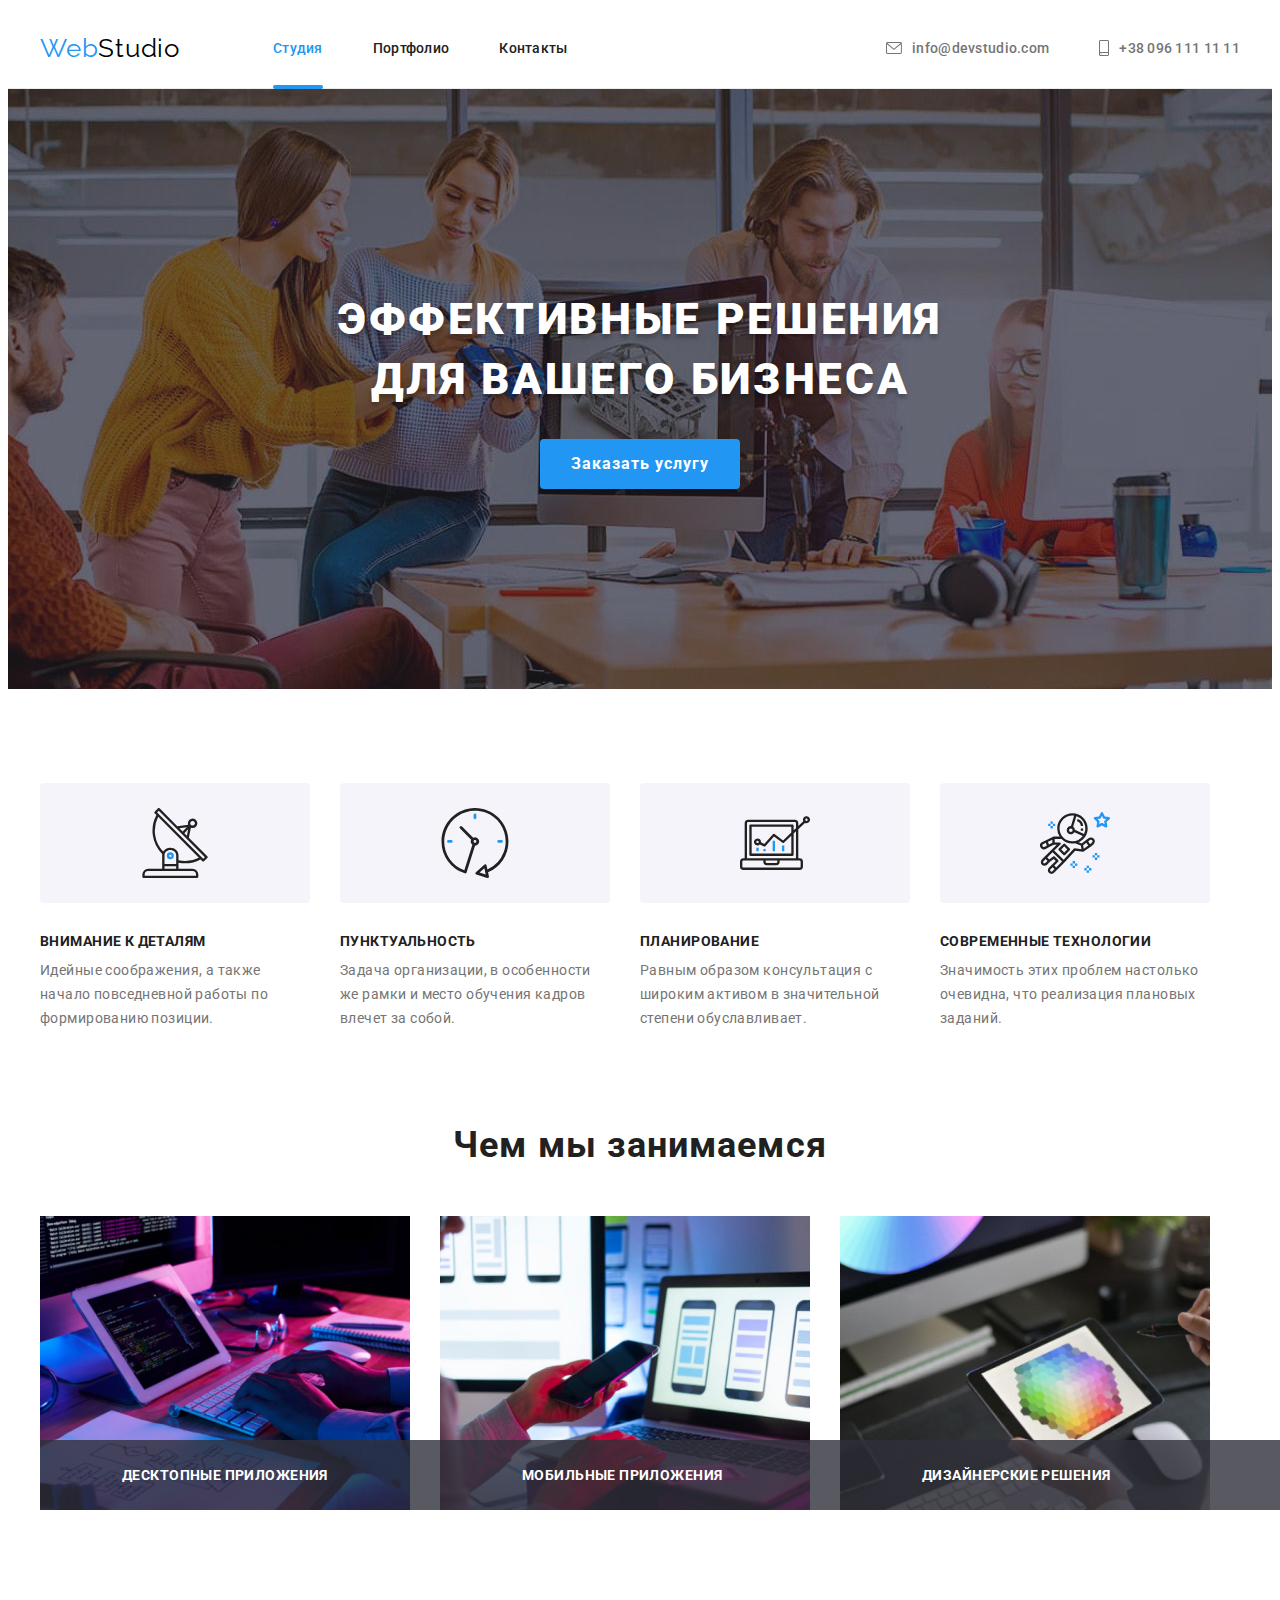
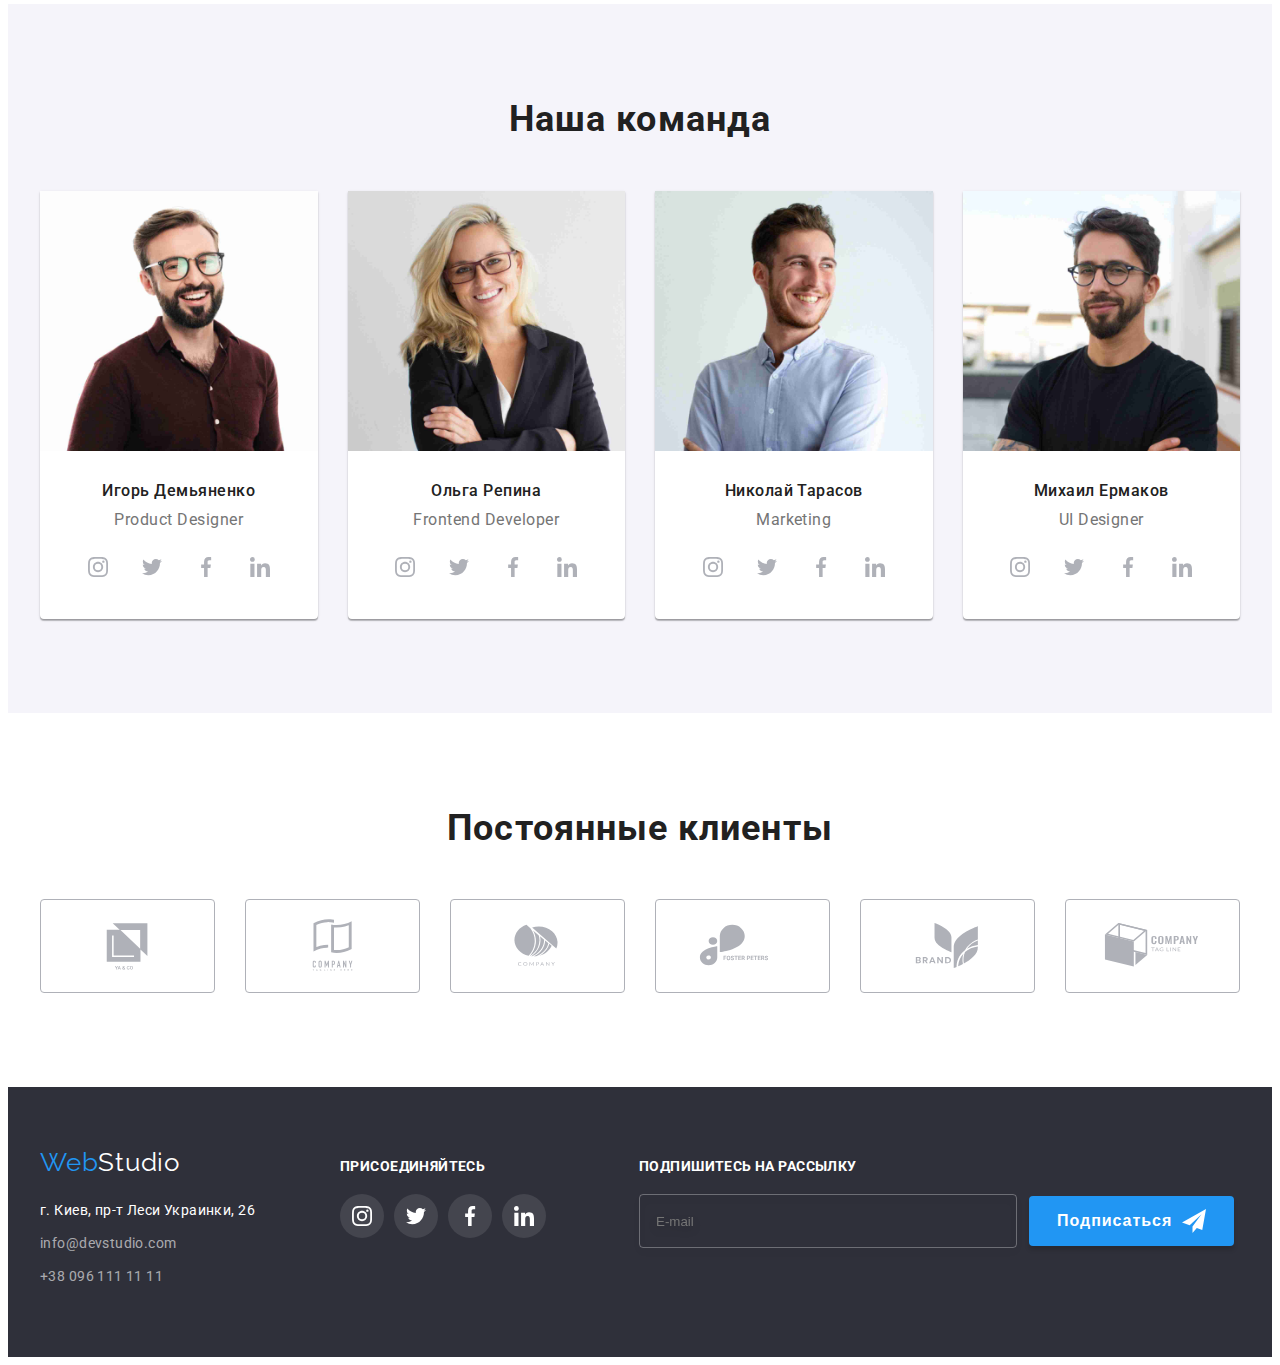
==== commit cde29dac: "portfolio scss complete" ====
--- a/index.html
+++ b/index.html
@@ -29,7 +29,7 @@
   </head>
   <body>
     <!-- header -->
-    <!-- <header class="header">
+    <header class="header">
       <div class="header__container container">
         <nav class="header__nav">
           <a class="header__logo logo--mode-dark link" href="./index.html">
@@ -68,7 +68,7 @@
           </li>
         </ul>
       </div>
-    </header> -->
+    </header>
     <!-- main content -->
     <main class="main">
       <!-- Hero section -->
--- a/css/main.min.css
+++ b/css/main.min.css
@@ -1 +1 @@
-:root{--main-font: "roboto", sans-serif;--secondary-font: "Raleway", sans-serif;--main-txt-cl: #212121;--accent-txt-cl: #2196f3;--light-txt-bg-cl: #ffffff;--secondary-txt-color: #757575;--dark-bg-cl: #2f303a;--white-bg-collors: #f5f4fa;--btn-focus-bg-cl: #188ce8;--cubic: cubic-bezier(0.4, 0, 0.2, 1);--indent: 30px;--items: 3}.visually-hidden{position:absolute;width:1px;height:1px;margin:-1px;border:0;padding:0;white-space:nowrap;-webkit-clip-path:inset(100%);clip-path:inset(100%);clip:rect(0 0 0 0);overflow:hidden}.portfolio,.clients,.team,.features{padding-top:60px;padding-bottom:60px}@media screen and (min-width: 1200px){.portfolio,.clients,.team,.features{padding-top:94px;padding-bottom:94px}}body{font-family:var(--main-font);color:var(--main-txt-cl)}h1,h2,h3,h4,h5,h6,p{margin:0}.link{text-decoration:none;color:currentColor}.list{list-style:none;padding:0;margin:0}img{display:block;border-radius:0px}.logo__web{font-family:var(--secondary-font);font-size:24px;line-height:1.1923076923;letter-spacing:.03em;color:var(--accent-txt-cl)}@media screen and (min-width: 1200px){.logo__web{font-size:26px}}.header__logo{margin-right:93px}.logo--mode-dark{font-family:var(--secondary-font);font-size:26px;line-height:1.1923076923;letter-spacing:.03em;color:#000}.footer__logo{margin-bottom:20px}.logo--mode-white{display:block;font-family:var(--secondary-font);font-size:24px;line-height:1.1923076923;letter-spacing:.03em;color:var(--light-txt-bg-cl)}@media screen and (min-width: 1200px){.logo--mode-white{font-size:26px}}.portfolio__list{display:-webkit-box;display:-ms-flexbox;display:flex;-ms-flex-wrap:wrap;flex-wrap:wrap;gap:var(--indent)}.portfolio__item--card-set{-ms-flex-preferred-size:calc((100% - var(--indent)*(var(--items) - 1))/var(--items));flex-basis:calc((100% - var(--indent)*(var(--items) - 1))/var(--items))}.container{margin-left:auto;margin-right:auto;padding-left:15px;padding-right:15px}@media screen and (min-width: 480px){.container{width:480px}}@media screen and (min-width: 768px){.container{width:768px}}@media screen and (min-width: 1200px){.container{width:1200px}}.saction-tittle{text-align:center;margin-bottom:30px;font-size:28px;line-height:1.1785714286;letter-spacing:.03em}@media screen and (min-width: 1200px){.saction-tittle{font-size:36px;margin-bottom:50px}}.btn{cursor:pointer;max-width:240px;min-height:50px;min-width:200px;padding:10px,32px;border:1px solid #000;-webkit-box-shadow:0px 4px 4px rgba(0,0,0,.15);box-shadow:0px 4px 4px rgba(0,0,0,.15);border-radius:4px;border:none;-webkit-transition:background-color 250ms var(--cubic);transition:background-color 250ms var(--cubic);font-family:inherit;font-weight:700;font-size:16px;line-height:1.875;letter-spacing:.06em;background-color:var(--accent-txt-cl);color:var(--light-txt-bg-cl)}.btn:hover,.btn:focus{background-color:var(--btn-focus-bg-cl);-webkit-box-shadow:0px 4px 4px rgba(0,0,0,.15);box-shadow:0px 4px 4px rgba(0,0,0,.15);border-radius:4px}.backdrop{position:fixed;top:0;left:0;z-index:1000;display:-webkit-box;display:-ms-flexbox;display:flex;-webkit-box-align:center;-ms-flex-align:center;align-items:center;-webkit-box-pack:center;-ms-flex-pack:center;justify-content:center;width:100%;height:100%;-webkit-transition:opacity 250ms var(--cubic),visibility 250ms var(--cubic);transition:opacity 250ms var(--cubic),visibility 250ms var(--cubic);background-color:rgba(0,0,0,.2)}.backdrop.is-hidden{opacity:0;visibility:hidden;pointer-events:none}.modal{position:absolute;top:50%;left:50%;-webkit-transform:translate(-50%, -50%) scale(1);transform:translate(-50%, -50%) scale(1);width:528px;height:581px;padding:40px 40px;background:#fff;-webkit-box-shadow:0px 1px 3px rgba(0,0,0,.12),0px 1px 1px rgba(0,0,0,.14),0px 2px 1px rgba(0,0,0,.2);box-shadow:0px 1px 3px rgba(0,0,0,.12),0px 1px 1px rgba(0,0,0,.14),0px 2px 1px rgba(0,0,0,.2);border-radius:4px}.modal__btn{position:absolute;top:10px;right:10px;display:-webkit-box;display:-ms-flexbox;display:flex;-webkit-box-align:center;-ms-flex-align:center;align-items:center;-webkit-box-pack:center;-ms-flex-pack:center;justify-content:center;width:30px;height:30px;-webkit-transition:fill 250ms var(--cubic);transition:fill 250ms var(--cubic);border-radius:50%;border:1px solid rgba(0,0,0,.1);background-color:rgba(0,0,0,0);cursor:pointer}.modal__btn:hover,.modal__btn:focus{fill:var(--accent-txt-cl)}.modal__form{text-align:center}.form__tittle{display:block;margin-bottom:12px;font-weight:700;font-size:20px;line-height:1.15;text-align:center;letter-spacing:.03em;color:#212121}.form__group{margin-bottom:20px}.form__lable{position:relative;display:block;margin-bottom:10px}.form__lable:last-child{margin-bottom:0}.form__input{cursor:pointer;width:100%;padding:10px;padding-left:42px;-webkit-transition:border 250ms var(--cubic);transition:border 250ms var(--cubic);outline:none;border:1px solid rgba(33,33,33,.2);border-radius:4px}.form__input:hover,.form__input:focus{border:1px solid var(--accent-txt-cl)}.form__input:hover+.form__icon,.form__input:focus+.form__icon{fill:var(--accent-txt-cl)}.form__name{display:block;text-align:start;margin-bottom:4px;padding-left:1px;font-weight:400;font-size:12px;line-height:1.1666666667;letter-spacing:.01em;color:var(--secondary-txt-color)}.form__icon{position:absolute;left:12px;bottom:12px;-webkit-transition:fill 250ms var(--cubic);transition:fill 250ms var(--cubic)}.form__textarea{resize:none;cursor:pointer;height:120px;width:100%;padding:12px 16px;-webkit-transition:border 250ms var(--cubic);transition:border 250ms var(--cubic);outline:none;border:1px solid rgba(33,33,33,.2);border-radius:4px}.form__textarea:hover,.form__textarea:focus{border:1px solid var(--accent-txt-cl)}.form__textarea::-webkit-input-placeholder{font-weight:400;font-size:14px;line-height:16px;letter-spacing:.01em;color:rgba(117,117,117,.5)}.form__textarea::-moz-placeholder{font-weight:400;font-size:14px;line-height:16px;letter-spacing:.01em;color:rgba(117,117,117,.5)}.form__textarea:-ms-input-placeholder{font-weight:400;font-size:14px;line-height:16px;letter-spacing:.01em;color:rgba(117,117,117,.5)}.form__textarea::-ms-input-placeholder{font-weight:400;font-size:14px;line-height:16px;letter-spacing:.01em;color:rgba(117,117,117,.5)}.form__textarea::placeholder{font-weight:400;font-size:14px;line-height:16px;letter-spacing:.01em;color:rgba(117,117,117,.5)}.form__agreement{display:-webkit-box;display:-ms-flexbox;display:flex;-webkit-box-align:center;-ms-flex-align:center;align-items:center;gap:8px}.form__agree-icon{cursor:pointer}.form__input-agree:checked+.form__agree-icon .form__icon-unchek{opacity:0;-webkit-transition:opacity 250ms var(--cubic);transition:opacity 250ms var(--cubic)}.form__agree-icon .form__icon-chek{opacity:0;-webkit-transition:opacity 250ms var(--cubic);transition:opacity 250ms var(--cubic)}.form__input-agree:checked+.form__agree-icon .form__icon-chek{opacity:1}.form__checkbox-txt{font-weight:400;font-size:14px;line-height:1.7142857143;letter-spacing:.03em;-webkit-user-select:none;-moz-user-select:none;-ms-user-select:none;user-select:none;color:var(--secondary-txt-color)}.form__link{text-underline-position:under;font-weight:400;font-size:14px;line-height:1.7142857143;letter-spacing:.03em;color:var(--accent-txt-cl)}.form__btn{cursor:pointer;padding:10px 55px;margin-top:30px;-webkit-transition:background-color 250ms var(--cubic);transition:background-color 250ms var(--cubic);background-color:var(--accent-txt-cl);border:none;border-radius:4px;-webkit-box-shadow:0px 4px 4px rgba(0,0,0,.15);box-shadow:0px 4px 4px rgba(0,0,0,.15)}.form__btn:focus,.form__btn:hover{background-color:var(--btn-focus-bg-cl)}.form__btn-txt{font-weight:700;font-size:16px;line-height:1.875;letter-spacing:.06em;color:var(--light-txt-bg-cl)}.toggle__list{-webkit-box-pack:center;-ms-flex-pack:center;justify-content:center;display:-webkit-box;display:-ms-flexbox;display:flex;padding-bottom:16px;margin-bottom:34px;margin-bottom:50px;gap:9px}.toggle__btn{padding-top:6px;padding-left:22px;padding-bottom:6px;padding-right:22px;border-radius:4px;border:none;-webkit-transition:color 250ms var(--cubic),background-color 250ms var(--cubic),-webkit-box-shadow 250ms var(--cubic);transition:color 250ms var(--cubic),background-color 250ms var(--cubic),-webkit-box-shadow 250ms var(--cubic);transition:color 250ms var(--cubic),background-color 250ms var(--cubic),box-shadow 250ms var(--cubic);transition:color 250ms var(--cubic),background-color 250ms var(--cubic),box-shadow 250ms var(--cubic),-webkit-box-shadow 250ms var(--cubic);cursor:pointer;font-family:inherit;font-weight:500;font-size:16px;line-height:1.625;letter-spacing:.03em;color:var(--main-txt-cl);background-color:var(--white-bg-collors)}.toggle__btn:hover,.toggle__btn:focus{color:var(--light-txt-bg-cl);background-color:var(--accent-txt-cl);-webkit-box-shadow:0px 3px 1px rgba(0,0,0,.1),0px 1px 2px rgba(0,0,0,.08),0px 2px 2px rgba(0,0,0,.12);box-shadow:0px 3px 1px rgba(0,0,0,.1),0px 1px 2px rgba(0,0,0,.08),0px 2px 2px rgba(0,0,0,.12);border-radius:4px}.toggle__btn--current{color:var(--light-txt-bg-cl);background-color:var(--accent-txt-cl);-webkit-box-shadow:0px 3px 1px rgba(0,0,0,.1),0px 1px 2px rgba(0,0,0,.08),0px 2px 2px rgba(0,0,0,.12);box-shadow:0px 3px 1px rgba(0,0,0,.1),0px 1px 2px rgba(0,0,0,.08),0px 2px 2px rgba(0,0,0,.12)}.footer__address{font-style:normal}.address__list:last-child{margin:0}.address__item{margin-bottom:9px}.address__link{-webkit-transition:color 250ms var(--cubic);transition:color 250ms var(--cubic);font-size:14px;line-height:1.7142857143;letter-spacing:.03em;color:rgba(255,255,255,.6)}.address__link:focus,.address__link:hover{color:var(--accent-txt-cl)}.address__link-geo{-webkit-transition:color 250ms var(--cubic);transition:color 250ms var(--cubic);font-size:14px;line-height:1.7142857143;letter-spacing:.03em;color:#fff}.address__link-geo:focus,.address__link-geo:hover{color:var(--accent-txt-cl)}@media screen and (min-width: 1200px){.footer__socials{margin-left:85px;margin-right:93px}}.socials__slogan{display:block;margin-bottom:20px;font-weight:700;font-size:14px;line-height:1.1428571429;letter-spacing:.03em;text-transform:uppercase;color:var(--light-txt-bg-cl)}.socials__list{display:-webkit-box;display:-ms-flexbox;display:flex;-webkit-box-align:center;-ms-flex-align:center;align-items:center;-webkit-box-pack:center;-ms-flex-pack:center;justify-content:center;gap:10px}.socials__link{display:-webkit-box;display:-ms-flexbox;display:flex;-webkit-box-align:center;-ms-flex-align:center;align-items:center;-webkit-box-pack:center;-ms-flex-pack:center;justify-content:center;width:44px;height:44px;-webkit-transition:background-color 250ms var(--cubic);transition:background-color 250ms var(--cubic);background:rgba(255,255,255,.1);border-radius:50%}.socials__link:hover,.socials__link:focus{background-color:var(--accent-txt-cl)}.socials__icon{fill:var(--light-txt-bg-cl)}.mailing__form{-webkit-box-align:center;-ms-flex-align:center;align-items:center}@media screen and (min-width: 768px){.mailing__form{-webkit-box-pack:center;-ms-flex-pack:center;justify-content:center;-webkit-box-align:center;-ms-flex-align:center;align-items:center;-ms-flex-wrap:wrap;flex-wrap:wrap;display:-webkit-inline-box;display:-ms-inline-flexbox;display:inline-flex;margin:auto}}@media screen and (min-width: 1200px){.mailing__form{display:-webkit-box;display:-ms-flexbox;display:flex}}.mailing__slogan{display:block;margin-bottom:20px;font-weight:700;font-size:14px;line-height:1.1428571429;letter-spacing:.03em;text-transform:uppercase;color:var(--light-txt-bg-cl)}.mailing__input{cursor:pointer;width:100%;height:50px;padding-left:16px;margin-right:12px;margin-bottom:20px;-webkit-transition:border-color 250ms var(--cubic);transition:border-color 250ms var(--cubic);background:rgba(0,0,0,0);outline:none;border:1px solid rgba(255,255,255,.3);-webkit-filter:drop-shadow(0px 4px 4px rgba(0, 0, 0, 0.15));filter:drop-shadow(0px 4px 4px rgba(0, 0, 0, 0.15));border-radius:4px}@media screen and (min-width: 768px){.mailing__input{width:450px}}@media screen and (min-width: 1200px){.mailing__input{margin-bottom:0;width:358px}}.mailing__input:hover,.mailing__input:focus{border-color:var(--accent-txt-cl)}.mailing__btn{display:-webkit-box;display:-ms-flexbox;display:flex;-webkit-box-align:center;-ms-flex-align:center;align-items:center;text-align:center;cursor:pointer;margin:auto;-webkit-transition:background-color 250ms var(--cubic);transition:background-color 250ms var(--cubic);padding:10px 28px;background-color:var(--accent-txt-cl);-webkit-box-shadow:0px 4px 4px rgba(0,0,0,.15);box-shadow:0px 4px 4px rgba(0,0,0,.15);border-radius:4px;border:none}.mailing__btn:hover,.mailing__btn:focus{background-color:var(--btn-focus-bg-cl)}.mailing__btn-txt{margin-right:10px;font-weight:700;font-size:16px;line-height:1.875;letter-spacing:.06em;color:#fff}.mailing__btn-icon{fill:#fff}.header{border-bottom:1px solid #ececec}.header__container{display:-webkit-box;display:-ms-flexbox;display:flex;-webkit-box-align:center;-ms-flex-align:center;align-items:center}.header__list{gap:50px;display:-webkit-box;display:-ms-flexbox;display:flex}.header__contact{display:-webkit-inline-box;display:-ms-inline-flexbox;display:inline-flex;-webkit-box-align:center;-ms-flex-align:center;align-items:center;padding-top:32px;padding-bottom:32px;-webkit-transition:color 250ms var(--cubic);transition:color 250ms var(--cubic);font-weight:500;font-size:14px;line-height:1.1428571429;letter-spacing:.02em;color:var(--secondary-txt-color)}.header__contact:focus,.header__contact:hover{color:var(--accent-txt-cl)}.header__svg{fill:currentColor;margin-right:10px}.header__nav{display:-webkit-box;display:-ms-flexbox;display:flex;margin:0,auto;-webkit-box-align:center;-ms-flex-align:center;align-items:center;margin-right:auto}.header__nav-list{display:-webkit-box;display:-ms-flexbox;display:flex;gap:50px}.header__nav-link{display:block;position:relative;padding-top:32px;padding-bottom:32px;-webkit-transition:color 250ms var(--cubic);transition:color 250ms var(--cubic);font-weight:500;font-size:14px;line-height:1.1428571429;letter-spacing:.02em}.header__nav-link--current{color:var(--accent-txt-cl)}.header__nav-link--current::after{position:absolute;bottom:-1px;left:0;content:"";display:block;width:100%;height:4px;border-radius:2px;background-color:var(--accent-txt-cl)}.header__nav-link:focus,.header__nav-link:hover{color:var(--accent-txt-cl)}.hero{padding-top:200px;padding-bottom:200px;background-color:var(--dark-bg-cl);background-image:-webkit-gradient(linear, left top, right top, from(rgba(47, 48, 58, 0.4)), to(rgba(47, 48, 58, 0.4))),url(../images/baccground/bacground.jpg);background-image:linear-gradient(to right, rgba(47, 48, 58, 0.4), rgba(47, 48, 58, 0.4)),url(../images/baccground/bacground.jpg);background-repeat:no-repeat;background-position:center;background-size:cover;max-width:1600px;margin-right:auto;margin-left:auto}.hero__container{text-align:center}.hero__tittle{margin-bottom:30px;text-align:center;max-width:360px;margin-left:auto;margin-right:auto;font-weight:900;font-size:26px;line-height:1.6153846154;letter-spacing:.06em;text-transform:uppercase;color:var(--light-txt-bg-cl);text-shadow:0px 4px 4px rgba(0,0,0,.25)}@media screen and (min-width: 1200px){.hero__tittle{max-width:696px;font-size:44px;line-height:1.3636363636}}.features__svg-block{display:-webkit-box;display:-ms-flexbox;display:flex;-webkit-box-align:center;-ms-flex-align:center;align-items:center;-webkit-box-pack:center;-ms-flex-pack:center;justify-content:center;margin-bottom:30px;max-width:450px;height:120px;background-color:var(--white-bg-collors);border-radius:4px}@media screen and (min-width: 768px){.features__svg-block{max-width:354px}}@media screen and (min-width: 1200px){.features__svg-block{width:270px}}.features__list{-webkit-box-align:center;-ms-flex-align:center;align-items:center;-webkit-box-orient:vertical;-webkit-box-direction:normal;-ms-flex-direction:column;flex-direction:column;display:-webkit-box;display:-ms-flexbox;display:flex;gap:30px}@media screen and (min-width: 768px){.features__list{-webkit-box-orient:horizontal;-webkit-box-direction:normal;-ms-flex-direction:row;flex-direction:row;-ms-flex-wrap:wrap;flex-wrap:wrap;-webkit-box-align:start;-ms-flex-align:start;align-items:flex-start}}@media screen and (min-width: 1200px){.features__list{-webkit-box-orient:horizontal;-webkit-box-direction:normal;-ms-flex-direction:row;flex-direction:row}}.features__item{max-width:450px}@media screen and (min-width: 768px){.features__item{max-width:354px}}@media screen and (min-width: 1200px){.features__item{width:270px}}.features__txt{text-align:center;margin-bottom:9px;font-size:14px;line-height:1.1428571429;letter-spacing:.03em;text-transform:uppercase}@media screen and (min-width: 768px){.features__txt{text-align:start}}.features__info{font-size:14px;line-height:1.7142857143;letter-spacing:.03em;color:var(--secondary-txt-color)}.caption{padding-top:0;padding-bottom:94px}@media screen and (max-width: 1200px){.caption{display:none}}.caption__list{gap:30px;display:-webkit-box;display:-ms-flexbox;display:flex}.caption__item{position:relative}.caption__desc-block{display:block;position:absolute;bottom:0;left:0;width:100%;padding:27px 82px;background:rgba(47,48,58,.8)}.caption__desc{display:block;font-weight:700;font-size:14px;line-height:1.1428571429;letter-spacing:.03em;text-transform:uppercase;color:#fff}.team{background-color:var(--white-bg-collors)}.team__list{-ms-flex-wrap:wrap;flex-wrap:wrap;display:-webkit-box;display:-ms-flexbox;display:flex;gap:30px}.team__item{-ms-flex-preferred-size:calc((100% - 30px)/1);flex-basis:calc((100% - 30px)/1);-webkit-box-shadow:0px 1px 3px rgba(0,0,0,.12),0px 1px 1px rgba(0,0,0,.14),0px 2px 1px rgba(0,0,0,.2);box-shadow:0px 1px 3px rgba(0,0,0,.12),0px 1px 1px rgba(0,0,0,.14),0px 2px 1px rgba(0,0,0,.2);border-radius:0px 0px 4px 4px;background:var(--light-txt-bg-cl)}@media screen and (min-width: 768px){.team__item{-ms-flex-preferred-size:calc((100% - 30px)/2);flex-basis:calc((100% - 30px)/2)}}@media screen and (min-width: 1200px){.team__item{-ms-flex-preferred-size:calc((100% - 90px)/4);flex-basis:calc((100% - 90px)/4)}}.team__card{width:100%;height:460px}@media screen and (min-width: 768px){.team__card{height:374px}}@media screen and (min-width: 1200px){.team__card{height:260px}}.team__wrapper{border-top:none;text-align:center;padding-left:5px;padding-right:5px;padding-top:30px;padding-bottom:24px}@media screen and (min-width: 1200px){.team__wrapper{padding-bottom:30px}}.team__name{margin-bottom:10px;font-weight:500;font-size:16px;line-height:1.1875;letter-spacing:.03em}.team__profession{margin-bottom:16px;line-height:1.1875;letter-spacing:.03em;color:var(--secondary-txt-color)}.team__soc-list{display:-webkit-box;display:-ms-flexbox;display:flex;-webkit-box-align:center;-ms-flex-align:center;align-items:center;-webkit-box-pack:center;-ms-flex-pack:center;justify-content:center;gap:10px}.team__soc-link{display:-webkit-box;display:-ms-flexbox;display:flex;-webkit-box-align:center;-ms-flex-align:center;align-items:center;-webkit-box-pack:center;-ms-flex-pack:center;justify-content:center;width:44px;height:44px;-webkit-transition:fiil 250ms var(--cubic),background-color 250ms var(--cubic);transition:fiil 250ms var(--cubic),background-color 250ms var(--cubic);border-radius:50%}.team__soc-link:hover,.team__soc-link:focus{background-color:var(--accent-txt-cl)}.team__soc-link:hover .team__soc-icon,.team__soc-link:focus .team__soc-icon{fill:var(--light-txt-bg-cl)}.team__soc-icon{fill:#afb1b8}.clients__list{-ms-flex-wrap:wrap;flex-wrap:wrap;display:-webkit-box;display:-ms-flexbox;display:flex;-webkit-box-pack:center;-ms-flex-pack:center;justify-content:center;gap:30px}.clients__item{-ms-flex-preferred-size:calc((100% - 30px)/2);flex-basis:calc((100% - 30px)/2)}@media screen and (min-width: 768px){.clients__item{-ms-flex-preferred-size:calc((100% - 60px)/3);flex-basis:calc((100% - 60px)/3)}}@media screen and (min-width: 1200px){.clients__item{-ms-flex-preferred-size:calc((100% - 150px)/6);flex-basis:calc((100% - 150px)/6)}}.clients__link{display:-webkit-box;display:-ms-flexbox;display:flex;-webkit-box-align:center;-ms-flex-align:center;align-items:center;-webkit-box-pack:center;-ms-flex-pack:center;justify-content:center;height:92px;-webkit-transition:border-color 250ms var(--cubic);transition:border-color 250ms var(--cubic);border:1px solid #afb1b8;border-radius:4px}.clients__link:hover,.clients__link:focus{fill:var(--accent-txt-cl);border-color:var(--accent-txt-cl)}.clients__link:hover .clients__icon,.clients__link:focus .clients__icon{fill:var(--accent-txt-cl);border-color:var(--accent-txt-cl)}.clients__icon{fill:#afb1b8;-webkit-transition:fill 250ms var(--cubic);transition:fill 250ms var(--cubic)}.footer{padding-top:60px;padding-bottom:60px;background-color:var(--dark-bg-cl)}.footer__container{display:-webkit-box;display:-ms-flexbox;display:flex;-webkit-box-orient:vertical;-webkit-box-direction:normal;-ms-flex-direction:column;flex-direction:column;position:relative;text-align:center;gap:60px}@media screen and (min-width: 768px)and (max-width: 1199px){.footer__container{-webkit-box-orient:horizontal;-webkit-box-direction:normal;-ms-flex-direction:row;flex-direction:row;-ms-flex-wrap:wrap;flex-wrap:wrap;padding-left:75px;padding-right:75px;-webkit-box-pack:justify;-ms-flex-pack:justify;justify-content:space-between}}@media screen and (min-width: 1200px){.footer__container{-webkit-box-orient:horizontal;-webkit-box-direction:normal;-ms-flex-direction:row;flex-direction:row;gap:0;text-align:start;display:-webkit-box;display:-ms-flexbox;display:flex;-webkit-box-align:baseline;-ms-flex-align:baseline;align-items:baseline}}.portfolio__link{-webkit-transition:-webkit-box-shadow 250ms var(--cubic);transition:-webkit-box-shadow 250ms var(--cubic);transition:box-shadow 250ms var(--cubic);transition:box-shadow 250ms var(--cubic), -webkit-box-shadow 250ms var(--cubic);display:block}.portfolio__link:hover,.portfolio__link:focus{-webkit-box-shadow:0px 1px 1px rgba(0,0,0,.12),0px 4px 4px rgba(0,0,0,.06),1px 4px 6px rgba(0,0,0,.16);box-shadow:0px 1px 1px rgba(0,0,0,.12),0px 4px 4px rgba(0,0,0,.06),1px 4px 6px rgba(0,0,0,.16)}.portfolio__link:hover .overlay__block,.portfolio__link:focus .overlay__block{-webkit-transform:translate(0);transform:translate(0)}.portfolio__overlay{position:relative;overflow:hidden}.overlay__block{z-index:100;position:absolute;top:0;left:0;-webkit-transform:translateY(100%);transform:translateY(100%);-webkit-transition:-webkit-transform 250ms var(--cubic);transition:-webkit-transform 250ms var(--cubic);transition:transform 250ms var(--cubic);transition:transform 250ms var(--cubic), -webkit-transform 250ms var(--cubic);width:100%;height:100%;padding:63px 24px;background-color:rgba(33,150,243,.9)}.overlay__text{display:block;font-size:18px;line-height:1.5555555556;letter-spacing:.03em;color:#fff}.overlay__wraper{padding-top:20px;padding-bottom:20px;padding-left:24px;padding-right:24px;border:1px solid #eee;border-top:none}.overlay__project{font-size:18px;line-height:2;letter-spacing:.06em;margin-bottom:4px}.overlay__descr{font-size:16px;line-height:1.875;letter-spacing:.03em;color:var(--secondary-txt-color)}/*# sourceMappingURL=main.min.css.map */+:root{--main-font: "roboto", sans-serif;--secondary-font: "Raleway", sans-serif;--main-txt-cl: #212121;--accent-txt-cl: #2196f3;--light-txt-bg-cl: #ffffff;--secondary-txt-color: #757575;--dark-bg-cl: #2f303a;--white-bg-collors: #f5f4fa;--btn-focus-bg-cl: #188ce8;--cubic: cubic-bezier(0.4, 0, 0.2, 1);--indent: 30px;--items: 1}@media screen and (min-width: 768px){:root{--items: 2;--indent: 30px}}@media screen and (min-width: 1200px){:root{--items: 3;--indent: 30px}}.visually-hidden{position:absolute;width:1px;height:1px;margin:-1px;border:0;padding:0;white-space:nowrap;-webkit-clip-path:inset(100%);clip-path:inset(100%);clip:rect(0 0 0 0);overflow:hidden}.portfolio,.clients,.team,.features{padding-top:60px;padding-bottom:60px}@media screen and (min-width: 1200px){.portfolio,.clients,.team,.features{padding-top:94px;padding-bottom:94px}}body{font-family:var(--main-font);color:var(--main-txt-cl)}h1,h2,h3,h4,h5,h6,p{margin:0}.link{text-decoration:none;color:currentColor}.list{list-style:none;padding:0;margin:0}img{display:block;border-radius:0px}.logo__web{font-family:var(--secondary-font);font-size:24px;line-height:1.1923076923;letter-spacing:.03em;color:var(--accent-txt-cl)}@media screen and (min-width: 1200px){.logo__web{font-size:26px}}.header__logo{margin-right:93px}.logo--mode-dark{font-family:var(--secondary-font);font-size:26px;line-height:1.1923076923;letter-spacing:.03em;color:#000}.footer__logo{margin-bottom:20px}.logo--mode-white{display:block;font-family:var(--secondary-font);font-size:24px;line-height:1.1923076923;letter-spacing:.03em;color:var(--light-txt-bg-cl)}@media screen and (min-width: 1200px){.logo--mode-white{font-size:26px}}.portfolio__list{display:-webkit-box;display:-ms-flexbox;display:flex;-ms-flex-wrap:wrap;flex-wrap:wrap;gap:var(--indent)}.portfolio__item--card-set{-ms-flex-preferred-size:calc((100% - var(--indent)*(var(--items) - 1))/var(--items));flex-basis:calc((100% - var(--indent)*(var(--items) - 1))/var(--items))}.container{margin-left:auto;margin-right:auto;padding-left:15px;padding-right:15px}@media screen and (min-width: 480px){.container{width:480px}}@media screen and (min-width: 768px){.container{width:768px}}@media screen and (min-width: 1200px){.container{width:1200px}}.saction-tittle{text-align:center;margin-bottom:30px;font-size:28px;line-height:1.1785714286;letter-spacing:.03em}@media screen and (min-width: 1200px){.saction-tittle{font-size:36px;margin-bottom:50px}}.btn{cursor:pointer;max-width:240px;min-height:50px;min-width:200px;padding:10px,32px;border:1px solid #000;-webkit-box-shadow:0px 4px 4px rgba(0,0,0,.15);box-shadow:0px 4px 4px rgba(0,0,0,.15);border-radius:4px;border:none;-webkit-transition:background-color 250ms var(--cubic);transition:background-color 250ms var(--cubic);font-family:inherit;font-weight:700;font-size:16px;line-height:1.875;letter-spacing:.06em;background-color:var(--accent-txt-cl);color:var(--light-txt-bg-cl)}.btn:hover,.btn:focus{background-color:var(--btn-focus-bg-cl);-webkit-box-shadow:0px 4px 4px rgba(0,0,0,.15);box-shadow:0px 4px 4px rgba(0,0,0,.15);border-radius:4px}.backdrop{position:fixed;top:0;left:0;z-index:1000;display:-webkit-box;display:-ms-flexbox;display:flex;-webkit-box-align:center;-ms-flex-align:center;align-items:center;-webkit-box-pack:center;-ms-flex-pack:center;justify-content:center;width:100%;height:100%;-webkit-transition:opacity 250ms var(--cubic),visibility 250ms var(--cubic);transition:opacity 250ms var(--cubic),visibility 250ms var(--cubic);background-color:rgba(0,0,0,.2)}.backdrop.is-hidden{opacity:0;visibility:hidden;pointer-events:none}.modal{position:absolute;top:50%;left:50%;-webkit-transform:translate(-50%, -50%) scale(1);transform:translate(-50%, -50%) scale(1);width:528px;height:581px;padding:40px 40px;background:#fff;-webkit-box-shadow:0px 1px 3px rgba(0,0,0,.12),0px 1px 1px rgba(0,0,0,.14),0px 2px 1px rgba(0,0,0,.2);box-shadow:0px 1px 3px rgba(0,0,0,.12),0px 1px 1px rgba(0,0,0,.14),0px 2px 1px rgba(0,0,0,.2);border-radius:4px}.modal__btn{position:absolute;top:10px;right:10px;display:-webkit-box;display:-ms-flexbox;display:flex;-webkit-box-align:center;-ms-flex-align:center;align-items:center;-webkit-box-pack:center;-ms-flex-pack:center;justify-content:center;width:30px;height:30px;-webkit-transition:fill 250ms var(--cubic);transition:fill 250ms var(--cubic);border-radius:50%;border:1px solid rgba(0,0,0,.1);background-color:rgba(0,0,0,0);cursor:pointer}.modal__btn:hover,.modal__btn:focus{fill:var(--accent-txt-cl)}.modal__form{text-align:center}.form__tittle{display:block;margin-bottom:12px;font-weight:700;font-size:20px;line-height:1.15;text-align:center;letter-spacing:.03em;color:#212121}.form__group{margin-bottom:20px}.form__lable{position:relative;display:block;margin-bottom:10px}.form__lable:last-child{margin-bottom:0}.form__input{cursor:pointer;width:100%;padding:10px;padding-left:42px;-webkit-transition:border 250ms var(--cubic);transition:border 250ms var(--cubic);outline:none;border:1px solid rgba(33,33,33,.2);border-radius:4px}.form__input:hover,.form__input:focus{border:1px solid var(--accent-txt-cl)}.form__input:hover+.form__icon,.form__input:focus+.form__icon{fill:var(--accent-txt-cl)}.form__name{display:block;text-align:start;margin-bottom:4px;padding-left:1px;font-weight:400;font-size:12px;line-height:1.1666666667;letter-spacing:.01em;color:var(--secondary-txt-color)}.form__icon{position:absolute;left:12px;bottom:12px;-webkit-transition:fill 250ms var(--cubic);transition:fill 250ms var(--cubic)}.form__textarea{resize:none;cursor:pointer;height:120px;width:100%;padding:12px 16px;-webkit-transition:border 250ms var(--cubic);transition:border 250ms var(--cubic);outline:none;border:1px solid rgba(33,33,33,.2);border-radius:4px}.form__textarea:hover,.form__textarea:focus{border:1px solid var(--accent-txt-cl)}.form__textarea::-webkit-input-placeholder{font-weight:400;font-size:14px;line-height:16px;letter-spacing:.01em;color:rgba(117,117,117,.5)}.form__textarea::-moz-placeholder{font-weight:400;font-size:14px;line-height:16px;letter-spacing:.01em;color:rgba(117,117,117,.5)}.form__textarea:-ms-input-placeholder{font-weight:400;font-size:14px;line-height:16px;letter-spacing:.01em;color:rgba(117,117,117,.5)}.form__textarea::-ms-input-placeholder{font-weight:400;font-size:14px;line-height:16px;letter-spacing:.01em;color:rgba(117,117,117,.5)}.form__textarea::placeholder{font-weight:400;font-size:14px;line-height:16px;letter-spacing:.01em;color:rgba(117,117,117,.5)}.form__agreement{display:-webkit-box;display:-ms-flexbox;display:flex;-webkit-box-align:center;-ms-flex-align:center;align-items:center;gap:8px}.form__agree-icon{cursor:pointer}.form__input-agree:checked+.form__agree-icon .form__icon-unchek{opacity:0;-webkit-transition:opacity 250ms var(--cubic);transition:opacity 250ms var(--cubic)}.form__agree-icon .form__icon-chek{opacity:0;-webkit-transition:opacity 250ms var(--cubic);transition:opacity 250ms var(--cubic)}.form__input-agree:checked+.form__agree-icon .form__icon-chek{opacity:1}.form__checkbox-txt{font-weight:400;font-size:14px;line-height:1.7142857143;letter-spacing:.03em;-webkit-user-select:none;-moz-user-select:none;-ms-user-select:none;user-select:none;color:var(--secondary-txt-color)}.form__link{text-underline-position:under;font-weight:400;font-size:14px;line-height:1.7142857143;letter-spacing:.03em;color:var(--accent-txt-cl)}.form__btn{cursor:pointer;padding:10px 55px;margin-top:30px;-webkit-transition:background-color 250ms var(--cubic);transition:background-color 250ms var(--cubic);background-color:var(--accent-txt-cl);border:none;border-radius:4px;-webkit-box-shadow:0px 4px 4px rgba(0,0,0,.15);box-shadow:0px 4px 4px rgba(0,0,0,.15)}.form__btn:focus,.form__btn:hover{background-color:var(--btn-focus-bg-cl)}.form__btn-txt{font-weight:700;font-size:16px;line-height:1.875;letter-spacing:.06em;color:var(--light-txt-bg-cl)}.toggle__list{-webkit-box-pack:center;-ms-flex-pack:center;justify-content:center;display:-webkit-box;display:-ms-flexbox;display:flex;-ms-flex-wrap:wrap;flex-wrap:wrap;padding-bottom:16px;margin-bottom:34px;margin-bottom:50px;gap:9px}@media screen and (max-width: 767px){.toggle__list{-webkit-box-pack:start;-ms-flex-pack:start;justify-content:start}}.toggle__btn{padding-top:6px;padding-left:22px;padding-bottom:6px;padding-right:22px;border-radius:4px;border:none;-webkit-transition:color 250ms var(--cubic),background-color 250ms var(--cubic),-webkit-box-shadow 250ms var(--cubic);transition:color 250ms var(--cubic),background-color 250ms var(--cubic),-webkit-box-shadow 250ms var(--cubic);transition:color 250ms var(--cubic),background-color 250ms var(--cubic),box-shadow 250ms var(--cubic);transition:color 250ms var(--cubic),background-color 250ms var(--cubic),box-shadow 250ms var(--cubic),-webkit-box-shadow 250ms var(--cubic);cursor:pointer;font-family:inherit;font-weight:500;font-size:16px;line-height:1.625;letter-spacing:.03em;color:var(--main-txt-cl);background-color:var(--white-bg-collors)}.toggle__btn:hover,.toggle__btn:focus{color:var(--light-txt-bg-cl);background-color:var(--accent-txt-cl);-webkit-box-shadow:0px 3px 1px rgba(0,0,0,.1),0px 1px 2px rgba(0,0,0,.08),0px 2px 2px rgba(0,0,0,.12);box-shadow:0px 3px 1px rgba(0,0,0,.1),0px 1px 2px rgba(0,0,0,.08),0px 2px 2px rgba(0,0,0,.12);border-radius:4px}.toggle__btn--current{color:var(--light-txt-bg-cl);background-color:var(--accent-txt-cl);-webkit-box-shadow:0px 3px 1px rgba(0,0,0,.1),0px 1px 2px rgba(0,0,0,.08),0px 2px 2px rgba(0,0,0,.12);box-shadow:0px 3px 1px rgba(0,0,0,.1),0px 1px 2px rgba(0,0,0,.08),0px 2px 2px rgba(0,0,0,.12)}.footer__address{font-style:normal}.address__list:last-child{margin:0}.address__item{margin-bottom:9px}.address__link{-webkit-transition:color 250ms var(--cubic);transition:color 250ms var(--cubic);font-size:14px;line-height:1.7142857143;letter-spacing:.03em;color:rgba(255,255,255,.6)}.address__link:focus,.address__link:hover{color:var(--accent-txt-cl)}.address__link-geo{-webkit-transition:color 250ms var(--cubic);transition:color 250ms var(--cubic);font-size:14px;line-height:1.7142857143;letter-spacing:.03em;color:#fff}.address__link-geo:focus,.address__link-geo:hover{color:var(--accent-txt-cl)}@media screen and (min-width: 1200px){.footer__socials{margin-left:85px;margin-right:93px}}.socials__slogan{display:block;margin-bottom:20px;font-weight:700;font-size:14px;line-height:1.1428571429;letter-spacing:.03em;text-transform:uppercase;color:var(--light-txt-bg-cl)}.socials__list{display:-webkit-box;display:-ms-flexbox;display:flex;-webkit-box-align:center;-ms-flex-align:center;align-items:center;-webkit-box-pack:center;-ms-flex-pack:center;justify-content:center;gap:10px}.socials__link{display:-webkit-box;display:-ms-flexbox;display:flex;-webkit-box-align:center;-ms-flex-align:center;align-items:center;-webkit-box-pack:center;-ms-flex-pack:center;justify-content:center;width:44px;height:44px;-webkit-transition:background-color 250ms var(--cubic);transition:background-color 250ms var(--cubic);background:rgba(255,255,255,.1);border-radius:50%}.socials__link:hover,.socials__link:focus{background-color:var(--accent-txt-cl)}.socials__icon{fill:var(--light-txt-bg-cl)}.mailing__form{-webkit-box-align:center;-ms-flex-align:center;align-items:center}@media screen and (min-width: 768px){.mailing__form{-webkit-box-pack:center;-ms-flex-pack:center;justify-content:center;-webkit-box-align:center;-ms-flex-align:center;align-items:center;-ms-flex-wrap:wrap;flex-wrap:wrap;display:-webkit-inline-box;display:-ms-inline-flexbox;display:inline-flex;margin:auto}}@media screen and (min-width: 1200px){.mailing__form{display:-webkit-box;display:-ms-flexbox;display:flex}}.mailing__slogan{display:block;margin-bottom:20px;font-weight:700;font-size:14px;line-height:1.1428571429;letter-spacing:.03em;text-transform:uppercase;color:var(--light-txt-bg-cl)}.mailing__input{cursor:pointer;width:100%;height:50px;padding-left:16px;margin-right:12px;margin-bottom:20px;-webkit-transition:border-color 250ms var(--cubic);transition:border-color 250ms var(--cubic);background:rgba(0,0,0,0);outline:none;border:1px solid rgba(255,255,255,.3);-webkit-filter:drop-shadow(0px 4px 4px rgba(0, 0, 0, 0.15));filter:drop-shadow(0px 4px 4px rgba(0, 0, 0, 0.15));border-radius:4px}@media screen and (min-width: 768px){.mailing__input{width:450px}}@media screen and (min-width: 1200px){.mailing__input{margin-bottom:0;width:358px}}.mailing__input:hover,.mailing__input:focus{border-color:var(--accent-txt-cl)}.mailing__btn{display:-webkit-box;display:-ms-flexbox;display:flex;-webkit-box-align:center;-ms-flex-align:center;align-items:center;text-align:center;cursor:pointer;margin:auto;-webkit-transition:background-color 250ms var(--cubic);transition:background-color 250ms var(--cubic);padding:10px 28px;background-color:var(--accent-txt-cl);-webkit-box-shadow:0px 4px 4px rgba(0,0,0,.15);box-shadow:0px 4px 4px rgba(0,0,0,.15);border-radius:4px;border:none}.mailing__btn:hover,.mailing__btn:focus{background-color:var(--btn-focus-bg-cl)}.mailing__btn-txt{margin-right:10px;font-weight:700;font-size:16px;line-height:1.875;letter-spacing:.06em;color:#fff}.mailing__btn-icon{fill:#fff}.header{border-bottom:1px solid #ececec}.header__container{display:-webkit-box;display:-ms-flexbox;display:flex;-webkit-box-align:center;-ms-flex-align:center;align-items:center}.header__list{gap:50px;display:-webkit-box;display:-ms-flexbox;display:flex}.header__contact{display:-webkit-inline-box;display:-ms-inline-flexbox;display:inline-flex;-webkit-box-align:center;-ms-flex-align:center;align-items:center;padding-top:32px;padding-bottom:32px;-webkit-transition:color 250ms var(--cubic);transition:color 250ms var(--cubic);font-weight:500;font-size:14px;line-height:1.1428571429;letter-spacing:.02em;color:var(--secondary-txt-color)}.header__contact:focus,.header__contact:hover{color:var(--accent-txt-cl)}.header__svg{fill:currentColor;margin-right:10px}.header__nav{display:-webkit-box;display:-ms-flexbox;display:flex;margin:0,auto;-webkit-box-align:center;-ms-flex-align:center;align-items:center;margin-right:auto}.header__nav-list{display:-webkit-box;display:-ms-flexbox;display:flex;gap:50px}.header__nav-link{display:block;position:relative;padding-top:32px;padding-bottom:32px;-webkit-transition:color 250ms var(--cubic);transition:color 250ms var(--cubic);font-weight:500;font-size:14px;line-height:1.1428571429;letter-spacing:.02em}.header__nav-link--current{color:var(--accent-txt-cl)}.header__nav-link--current::after{position:absolute;bottom:-1px;left:0;content:"";display:block;width:100%;height:4px;border-radius:2px;background-color:var(--accent-txt-cl)}.header__nav-link:focus,.header__nav-link:hover{color:var(--accent-txt-cl)}.hero{padding-top:200px;padding-bottom:200px;background-color:var(--dark-bg-cl);background-image:-webkit-gradient(linear, left top, right top, from(rgba(47, 48, 58, 0.4)), to(rgba(47, 48, 58, 0.4))),url(../images/baccground/bacground.jpg);background-image:linear-gradient(to right, rgba(47, 48, 58, 0.4), rgba(47, 48, 58, 0.4)),url(../images/baccground/bacground.jpg);background-repeat:no-repeat;background-position:center;background-size:cover;max-width:1600px;margin-right:auto;margin-left:auto}.hero__container{text-align:center}.hero__tittle{margin-bottom:30px;text-align:center;max-width:360px;margin-left:auto;margin-right:auto;font-weight:900;font-size:26px;line-height:1.6153846154;letter-spacing:.06em;text-transform:uppercase;color:var(--light-txt-bg-cl);text-shadow:0px 4px 4px rgba(0,0,0,.25)}@media screen and (min-width: 1200px){.hero__tittle{max-width:696px;font-size:44px;line-height:1.3636363636}}.features__svg-block{display:-webkit-box;display:-ms-flexbox;display:flex;-webkit-box-align:center;-ms-flex-align:center;align-items:center;-webkit-box-pack:center;-ms-flex-pack:center;justify-content:center;margin-bottom:30px;max-width:450px;height:120px;background-color:var(--white-bg-collors);border-radius:4px}@media screen and (min-width: 768px){.features__svg-block{max-width:354px}}@media screen and (min-width: 1200px){.features__svg-block{width:270px}}.features__list{-webkit-box-align:center;-ms-flex-align:center;align-items:center;-webkit-box-orient:vertical;-webkit-box-direction:normal;-ms-flex-direction:column;flex-direction:column;display:-webkit-box;display:-ms-flexbox;display:flex;gap:30px}@media screen and (min-width: 768px){.features__list{-webkit-box-orient:horizontal;-webkit-box-direction:normal;-ms-flex-direction:row;flex-direction:row;-ms-flex-wrap:wrap;flex-wrap:wrap;-webkit-box-align:start;-ms-flex-align:start;align-items:flex-start}}@media screen and (min-width: 1200px){.features__list{-webkit-box-orient:horizontal;-webkit-box-direction:normal;-ms-flex-direction:row;flex-direction:row}}.features__item{max-width:450px}@media screen and (min-width: 768px){.features__item{max-width:354px}}@media screen and (min-width: 1200px){.features__item{width:270px}}.features__txt{text-align:center;margin-bottom:9px;font-size:14px;line-height:1.1428571429;letter-spacing:.03em;text-transform:uppercase}@media screen and (min-width: 768px){.features__txt{text-align:start}}.features__info{font-size:14px;line-height:1.7142857143;letter-spacing:.03em;color:var(--secondary-txt-color)}.caption{padding-top:0;padding-bottom:94px}@media screen and (max-width: 1200px){.caption{display:none}}.caption__list{gap:30px;display:-webkit-box;display:-ms-flexbox;display:flex}.caption__item{position:relative}.caption__desc-block{display:block;position:absolute;bottom:0;left:0;width:100%;padding:27px 82px;background:rgba(47,48,58,.8)}.caption__desc{display:block;font-weight:700;font-size:14px;line-height:1.1428571429;letter-spacing:.03em;text-transform:uppercase;color:#fff}.team{background-color:var(--white-bg-collors)}.team__list{-ms-flex-wrap:wrap;flex-wrap:wrap;display:-webkit-box;display:-ms-flexbox;display:flex;gap:30px}.team__item{-ms-flex-preferred-size:calc((100% - 30px)/1);flex-basis:calc((100% - 30px)/1);-webkit-box-shadow:0px 1px 3px rgba(0,0,0,.12),0px 1px 1px rgba(0,0,0,.14),0px 2px 1px rgba(0,0,0,.2);box-shadow:0px 1px 3px rgba(0,0,0,.12),0px 1px 1px rgba(0,0,0,.14),0px 2px 1px rgba(0,0,0,.2);border-radius:0px 0px 4px 4px;background:var(--light-txt-bg-cl)}@media screen and (min-width: 768px){.team__item{-ms-flex-preferred-size:calc((100% - 30px)/2);flex-basis:calc((100% - 30px)/2)}}@media screen and (min-width: 1200px){.team__item{-ms-flex-preferred-size:calc((100% - 90px)/4);flex-basis:calc((100% - 90px)/4)}}.team__card{width:100%;height:460px}@media screen and (min-width: 768px){.team__card{height:374px}}@media screen and (min-width: 1200px){.team__card{height:260px}}.team__wrapper{border-top:none;text-align:center;padding-left:5px;padding-right:5px;padding-top:30px;padding-bottom:24px}@media screen and (min-width: 1200px){.team__wrapper{padding-bottom:30px}}.team__name{margin-bottom:10px;font-weight:500;font-size:16px;line-height:1.1875;letter-spacing:.03em}.team__profession{margin-bottom:16px;line-height:1.1875;letter-spacing:.03em;color:var(--secondary-txt-color)}.team__soc-list{display:-webkit-box;display:-ms-flexbox;display:flex;-webkit-box-align:center;-ms-flex-align:center;align-items:center;-webkit-box-pack:center;-ms-flex-pack:center;justify-content:center;gap:10px}.team__soc-link{display:-webkit-box;display:-ms-flexbox;display:flex;-webkit-box-align:center;-ms-flex-align:center;align-items:center;-webkit-box-pack:center;-ms-flex-pack:center;justify-content:center;width:44px;height:44px;-webkit-transition:fiil 250ms var(--cubic),background-color 250ms var(--cubic);transition:fiil 250ms var(--cubic),background-color 250ms var(--cubic);border-radius:50%}.team__soc-link:hover,.team__soc-link:focus{background-color:var(--accent-txt-cl)}.team__soc-link:hover .team__soc-icon,.team__soc-link:focus .team__soc-icon{fill:var(--light-txt-bg-cl)}.team__soc-icon{fill:#afb1b8}.clients__list{-ms-flex-wrap:wrap;flex-wrap:wrap;display:-webkit-box;display:-ms-flexbox;display:flex;-webkit-box-pack:center;-ms-flex-pack:center;justify-content:center;gap:30px}.clients__item{-ms-flex-preferred-size:calc((100% - 30px)/2);flex-basis:calc((100% - 30px)/2)}@media screen and (min-width: 768px){.clients__item{-ms-flex-preferred-size:calc((100% - 60px)/3);flex-basis:calc((100% - 60px)/3)}}@media screen and (min-width: 1200px){.clients__item{-ms-flex-preferred-size:calc((100% - 150px)/6);flex-basis:calc((100% - 150px)/6)}}.clients__link{display:-webkit-box;display:-ms-flexbox;display:flex;-webkit-box-align:center;-ms-flex-align:center;align-items:center;-webkit-box-pack:center;-ms-flex-pack:center;justify-content:center;height:92px;-webkit-transition:border-color 250ms var(--cubic);transition:border-color 250ms var(--cubic);border:1px solid #afb1b8;border-radius:4px}.clients__link:hover,.clients__link:focus{fill:var(--accent-txt-cl);border-color:var(--accent-txt-cl)}.clients__link:hover .clients__icon,.clients__link:focus .clients__icon{fill:var(--accent-txt-cl);border-color:var(--accent-txt-cl)}.clients__icon{fill:#afb1b8;-webkit-transition:fill 250ms var(--cubic);transition:fill 250ms var(--cubic)}.footer{padding-top:60px;padding-bottom:60px;background-color:var(--dark-bg-cl)}.footer__container{display:-webkit-box;display:-ms-flexbox;display:flex;-webkit-box-orient:vertical;-webkit-box-direction:normal;-ms-flex-direction:column;flex-direction:column;position:relative;text-align:center;gap:60px}@media screen and (min-width: 768px)and (max-width: 1199px){.footer__container{-webkit-box-orient:horizontal;-webkit-box-direction:normal;-ms-flex-direction:row;flex-direction:row;-ms-flex-wrap:wrap;flex-wrap:wrap;padding-left:75px;padding-right:75px;-webkit-box-pack:justify;-ms-flex-pack:justify;justify-content:space-between}}@media screen and (min-width: 1200px){.footer__container{-webkit-box-orient:horizontal;-webkit-box-direction:normal;-ms-flex-direction:row;flex-direction:row;gap:0;text-align:start;display:-webkit-box;display:-ms-flexbox;display:flex;-webkit-box-align:baseline;-ms-flex-align:baseline;align-items:baseline}}.portfolio__link{-webkit-transition:-webkit-box-shadow 250ms var(--cubic);transition:-webkit-box-shadow 250ms var(--cubic);transition:box-shadow 250ms var(--cubic);transition:box-shadow 250ms var(--cubic), -webkit-box-shadow 250ms var(--cubic);display:block;width:100%;height:100%;display:-webkit-box;display:-ms-flexbox;display:flex;-webkit-box-orient:vertical;-webkit-box-direction:normal;-ms-flex-direction:column;flex-direction:column}.portfolio__link:hover,.portfolio__link:focus{-webkit-box-shadow:0px 1px 1px rgba(0,0,0,.12),0px 4px 4px rgba(0,0,0,.06),1px 4px 6px rgba(0,0,0,.16);box-shadow:0px 1px 1px rgba(0,0,0,.12),0px 4px 4px rgba(0,0,0,.06),1px 4px 6px rgba(0,0,0,.16)}.portfolio__link:hover .overlay__block,.portfolio__link:focus .overlay__block{-webkit-transform:translate(0);transform:translate(0)}.portfolio__overlay{position:relative;overflow:hidden}.overlay__block{z-index:100;position:absolute;top:0;left:0;-webkit-transform:translateY(100%);transform:translateY(100%);-webkit-transition:-webkit-transform 250ms var(--cubic);transition:-webkit-transform 250ms var(--cubic);transition:transform 250ms var(--cubic);transition:transform 250ms var(--cubic), -webkit-transform 250ms var(--cubic);width:100%;height:100%;padding:63px 24px;background-color:rgba(33,150,243,.9)}.overlay__text{display:block;font-size:18px;line-height:1.5555555556;letter-spacing:.03em;color:#fff}.overlay__wraper{padding-top:20px;padding-bottom:20px;padding-left:24px;padding-right:24px;border:1px solid #eee;border-top:none;-webkit-box-flex:1;-ms-flex-positive:1;flex-grow:1}.overlay__project{font-size:18px;line-height:2;letter-spacing:.06em;margin-bottom:4px}.overlay__descr{font-size:16px;line-height:1.875;letter-spacing:.03em;color:var(--secondary-txt-color)}/*# sourceMappingURL=main.min.css.map */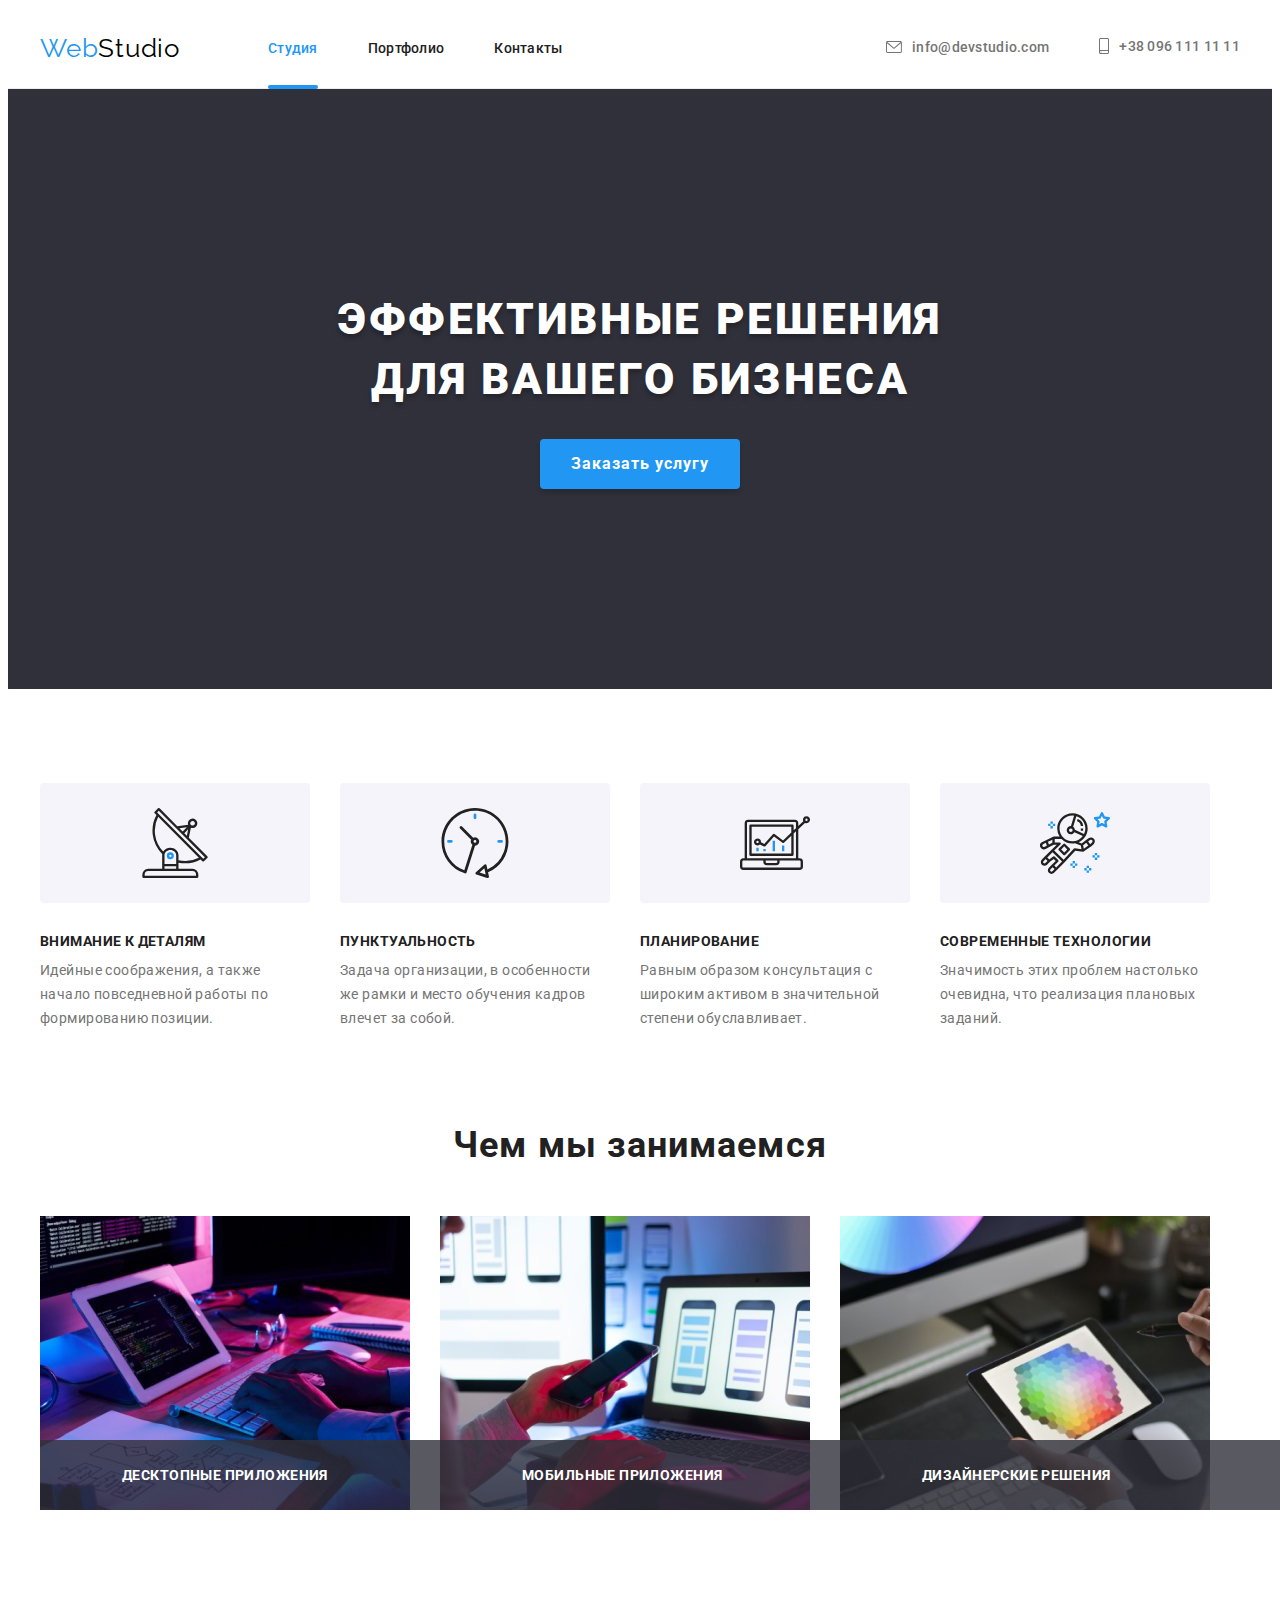
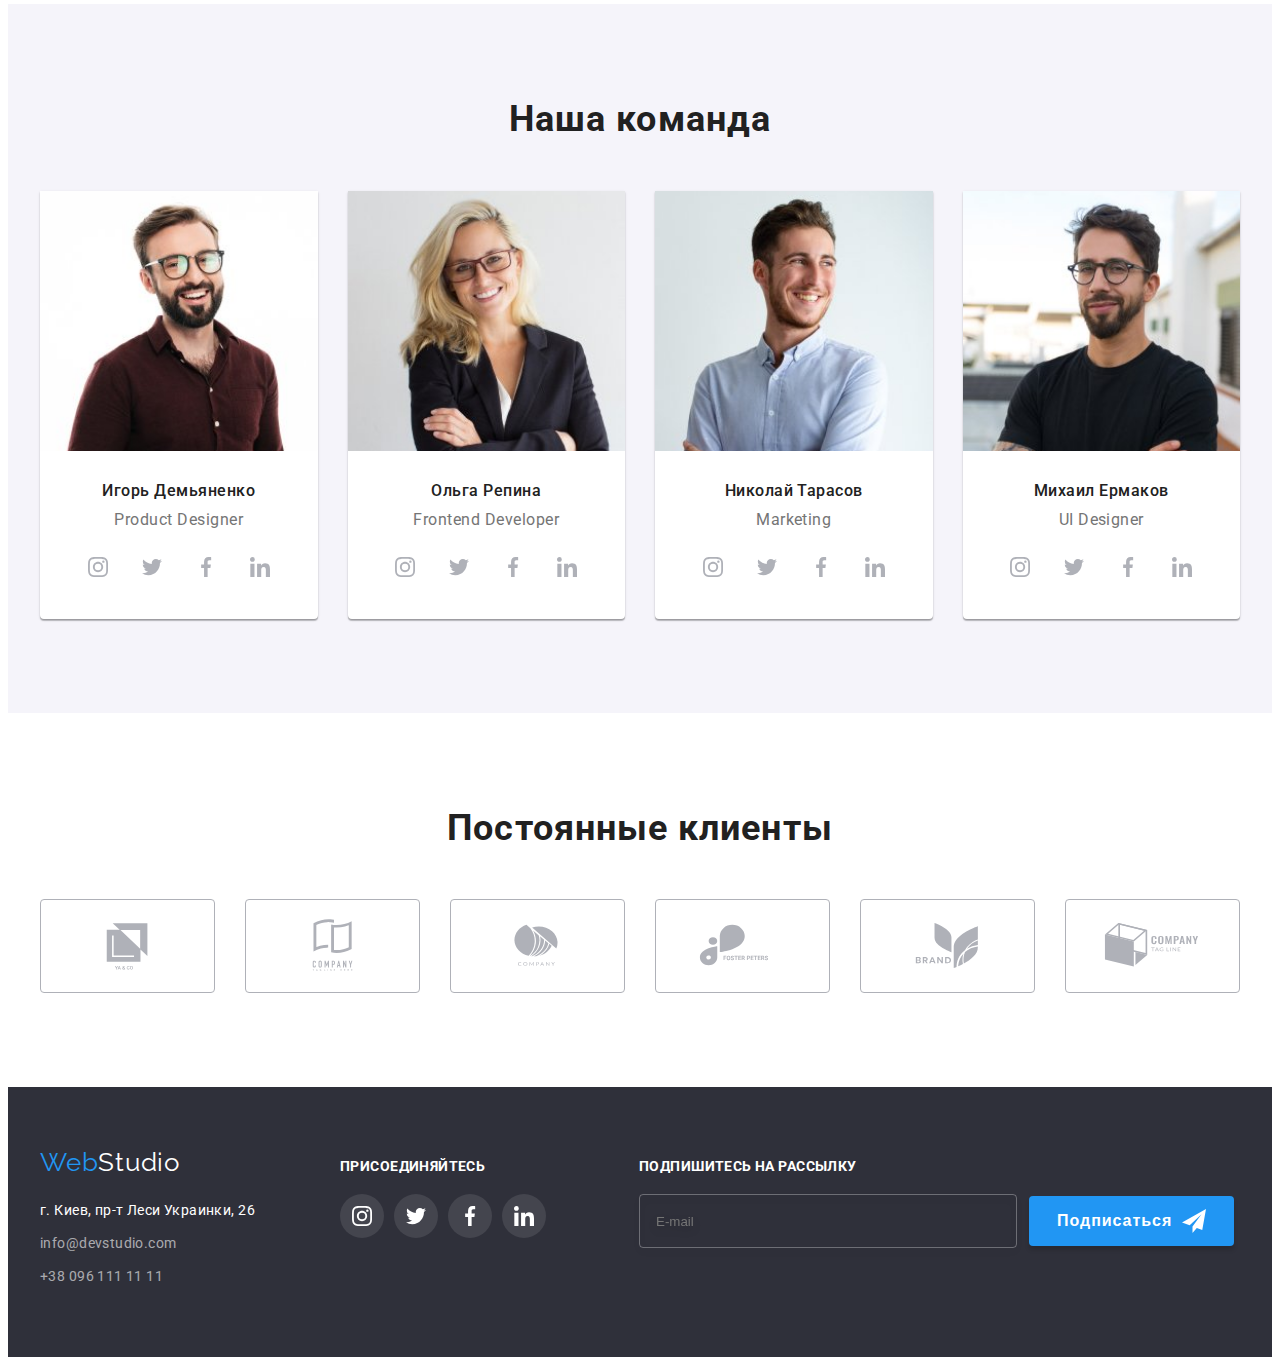
==== commit 0c2cd1ed: "img" ====
--- a/index.html
+++ b/index.html
@@ -32,9 +32,14 @@
     <header class="header">
       <div class="header__container container">
         <nav class="header__nav">
-          <a class="header__logo logo--mode-dark link" href="./index.html">
+          <a class="header__logo header__logo--margin logo--mode-dark link" href="./index.html">
             <span class="logo__web">Web</span>Studio</a
           >
+          <button class="menu-btn" type="button" data-menu-open>
+            <svg width="40" height="40">
+              <use href="./images/icons.svg#mobile-menu-btn"></use>
+            </svg>
+          </button>
           <ul class="header__nav-list list">
             <li class="header__nav-item">
               <a class="header__nav-link header__nav-link--current link" href="./index.html"
@@ -136,19 +141,42 @@
           <h2 class="caption__tittle saction-tittle">Чем мы занимаемся</h2>
           <ul class="caption__list list">
             <li class="caption__item">
-              <img src="./images/main/image1.jpg" alt="backend" width="370" />
+              <picture>
+                <source
+                  media="(min-width: 1200px)"
+                  srcset="/images/caption/img-1@1x_lg.jpg 1x, ./images/caption/img-1@2x_lg.jpg 2x"
+                  type="image/jpg"
+                />
+                <img src="/images/caption/img-1@1x_lg.jpg" alt="backend" width="370" />
+              </picture>
               <div class="caption__desc-block">
                 <p class="caption__desc">Десктопные приложения</p>
               </div>
             </li>
+
             <li class="caption__item">
-              <img src="./images/main/image2.jpg" alt="frontend" width="370" />
+              <picture>
+                <source
+                  media="(min-width: 1200px)"
+                  srcset="./images/caption/img-2@1x_lg.jpg 1x, ./images/caption/img-2@2x_lg.jpg 2x"
+                  type="image/jpg"
+                />
+                <img src="./images/caption/img-2@1x_lg.jpg" alt="backend" width="370" />
+              </picture>
               <div class="caption__desc-block">
                 <p class="caption__desc">Мобильные приложения</p>
               </div>
             </li>
+
             <li class="caption__item">
-              <img src="./images/main/image3.jpg" alt="designe" width="370" />
+              <picture>
+                <source
+                  media="(min-width: 1200px)"
+                  srcset="./images/caption/img-3@1x_lg.jpg 1x, ./images/caption/img-3@2x_lg.jpg 2x"
+                  type="image/jpg"
+                />
+                <img src="./images/caption/img-3@1x_lg.jpg" alt="backend" width="370" />
+              </picture>
               <div class="caption__desc-block">
                 <p class="caption__desc">Дизайнерские решения</p>
               </div>
@@ -162,13 +190,33 @@
           <h2 class="team__tittle saction-tittle">Наша команда</h2>
           <ul class="team__list list">
             <li class="team__item">
-              <img
-                class="team__card"
-                src="./images/main/member1.jpg"
-                alt="team card 1"
-                width="270"
-                height="260"
-              />
+              <picture>
+                <source
+                  media="(min-width: 1200px)"
+                  srcset="./images/team/img-1@1x_lg.jpg 1x, ./images/team/img-1@2x_lg.jpg 2x"
+                  type="image/jpg"
+                />
+
+                <source
+                  media="(min-width: 768px)"
+                  srcset="./images/team/img-1@1x_md.jpg 1x, ./images/team/img-1@2x_md.jpg 2x"
+                  type="image/jpg"
+                />
+
+                <source
+                  media="(max-width: 767px)"
+                  srcset="./images/team/img-1@1x_sm.jpg 1x, ./images/team/img-1@2x_sm.jpg 2x"
+                  type="image/jpg"
+                />
+                <img
+                  class="team__card"
+                  src="./images/team/img-1@1x_sm.jpg"
+                  alt="team card 1"
+                  width="270"
+                  height="260"
+                />
+              </picture>
+
               <div class="team__wrapper">
                 <h3 class="team__name">Игорь Демьяненко</h3>
                 <p class="team__profession">Product Designer</p>
@@ -229,13 +277,32 @@
               </div>
             </li>
             <li class="team__item">
-              <img
-                class="team__card"
-                src="./images/main/member2.jpg"
-                alt="team card 2"
-                width="270"
-                height="260"
-              />
+              <picture>
+                <source
+                  media="(min-width: 1200px)"
+                  srcset="./images/team/img-2@1x_lg.jpg 1x, ./images/team/img-2@2x_lg.jpg 2x"
+                  type="image/jpg"
+                />
+
+                <source
+                  media="(min-width: 768px)"
+                  srcset="./images/team/img-2@1x_md.jpg 1x, ./images/team/img-2@2x_md.jpg 2x"
+                  type="image/jpg"
+                />
+
+                <source
+                  media="(max-width: 767px)"
+                  srcset="./images/team/img-2@1x_sm.jpg 1x, ./images/team/img-2@2x_sm.jpg 2x"
+                  type="image/jpg"
+                />
+                <img
+                  class="team__card"
+                  src="./images/team/img-2@1x_sm.jpg"
+                  alt="team card 2"
+                  width="270"
+                  height="260"
+                />
+              </picture>
               <div class="team__wrapper">
                 <h3 class="team__name">Ольга Репина</h3>
                 <p class="team__profession">Frontend Developer</p>
@@ -296,13 +363,32 @@
               </div>
             </li>
             <li class="team__item">
-              <img
-                class="team__card"
-                src="./images/main/member3.jpg"
-                alt="team card 3"
-                width="270"
-                height="260"
-              />
+              <picture>
+                <source
+                  media="(min-width: 1200px)"
+                  srcset="./images/team/img-3@1x_lg.jpg 1x, ./images/team/img-3@2x_lg.jpg 2x"
+                  type="image/jpg"
+                />
+
+                <source
+                  media="(min-width: 768px)"
+                  srcset="./images/team/img-3@1x_md.jpg 1x, ./images/team/img-3@2x_md.jpg 2x"
+                  type="image/jpg"
+                />
+
+                <source
+                  media="(max-width: 767px)"
+                  srcset="./images/team/img-3@1x_sm.jpg 1x, ./images/team/img-3@2x_sm.jpg 2x"
+                  type="image/jpg"
+                />
+                <img
+                  class="team__card"
+                  src="./images/team/img-3@1x_sm.jpg"
+                  alt="team card 3"
+                  width="270"
+                  height="260"
+                />
+              </picture>
               <div class="team__wrapper">
                 <h3 class="team__name">Николай Тарасов</h3>
                 <p class="team__profession">Marketing</p>
@@ -363,13 +449,32 @@
               </div>
             </li>
             <li class="team__item">
-              <img
-                class="team__card"
-                src="./images/main/member4.jpg"
-                alt="team card 4"
-                width="270"
-                height="260"
-              />
+              <picture>
+                <source
+                  media="(min-width: 1200px)"
+                  srcset="./images/team/img-4@1x_lg.jpg 1x, ./images/team/img-4@2x_lg.jpg 2x"
+                  type="image/jpg"
+                />
+
+                <source
+                  media="(min-width: 768px)"
+                  srcset="./images/team/img-4@1x_md.jpg 1x, ./images/team/img-4@2x_md.jpg 2x"
+                  type="image/jpg"
+                />
+
+                <source
+                  media="(max-width: 767px)"
+                  srcset="./images/team/img-4@1x_sm.jpg 1x, ./images/team/img-4@2x_sm.jpg 2x"
+                  type="image/jpg"
+                />
+                <img
+                  class="team__card"
+                  src="./images/team/img-4@1x_sm.jpg"
+                  alt="team card 4"
+                  width="270"
+                  height="260"
+                />
+              </picture>
               <div class="team__wrapper">
                 <h3 class="team__name">Михаил Ермаков</h3>
                 <p class="team__profession">UI Designer</p>
@@ -679,6 +784,49 @@
         </form>
       </div>
     </div>
+    <!-- mobile-menu -->
+    <div class="menu__overlay is hiden" data-menu>
+      <div class="menu__container is-open">
+        <button class="menu__btn" type="button" data-menu-close>
+          <svg class="menu__close-icon" width="40" height="40">
+            <use href="./images/icons.svg#close-black"></use>
+          </svg>
+        </button>
+
+        <ul class="mobile__nav list">
+          <li class="mobile__nav-item">
+            <a href="" class="mobile__link mobile__link--current link">Студия</a>
+          </li>
+          <li class="mobile__nav-item">
+            <a href="./portfolio.html" class="mobile__link link">Портфолио</a>
+          </li>
+          <li class="mobile__nav-item">
+            <a href="" class="mobile__link link">Контакты</a>
+          </li>
+        </ul>
+        <div class="mobile__contacts">
+          <a class="mobile__contacts-link link" href="tel:+380961111111">+38 044 111 11 11</a>
+          <a class="mobile__contacts-link link" href="mailto:info@devstudio.com"
+            >info@devstudio.com</a
+          >
+        </div>
+        <ul class="mobile__socilas list">
+          <li class="mobile__soc-item">
+            <a href="" class="mobile__soc-link link">Instagram</a>
+          </li>
+          <li class="mobile__soc-item">
+            <a href="" class="mobile__soc-link link">Twitter</a>
+          </li>
+          <li class="mobile__soc-item">
+            <a href="" class="mobile__soc-link link">Facebook</a>
+          </li>
+          <li class="mobile__soc-item">
+            <a href="" class="mobile__soc-link link">LinkedIn</a>
+          </li>
+        </ul>
+      </div>
+    </div>
     <script src="./js/modal.js"></script>
+    <script src="./js/mobile-menu.js"></script>
   </body>
 </html>
--- a/css/main.min.css
+++ b/css/main.min.css
@@ -1 +1 @@
-:root{--main-font: "roboto", sans-serif;--secondary-font: "Raleway", sans-serif;--main-txt-cl: #212121;--accent-txt-cl: #2196f3;--light-txt-bg-cl: #ffffff;--secondary-txt-color: #757575;--dark-bg-cl: #2f303a;--white-bg-collors: #f5f4fa;--btn-focus-bg-cl: #188ce8;--cubic: cubic-bezier(0.4, 0, 0.2, 1);--indent: 30px;--items: 1}@media screen and (min-width: 768px){:root{--items: 2;--indent: 30px}}@media screen and (min-width: 1200px){:root{--items: 3;--indent: 30px}}.visually-hidden{position:absolute;width:1px;height:1px;margin:-1px;border:0;padding:0;white-space:nowrap;-webkit-clip-path:inset(100%);clip-path:inset(100%);clip:rect(0 0 0 0);overflow:hidden}.portfolio,.clients,.team,.features{padding-top:60px;padding-bottom:60px}@media screen and (min-width: 1200px){.portfolio,.clients,.team,.features{padding-top:94px;padding-bottom:94px}}body{font-family:var(--main-font);color:var(--main-txt-cl)}h1,h2,h3,h4,h5,h6,p{margin:0}.link{text-decoration:none;color:currentColor}.list{list-style:none;padding:0;margin:0}img{display:block;border-radius:0px}.logo__web{font-family:var(--secondary-font);font-size:24px;line-height:1.1923076923;letter-spacing:.03em;color:var(--accent-txt-cl)}@media screen and (min-width: 1200px){.logo__web{font-size:26px}}.header__logo{margin-right:93px}.logo--mode-dark{font-family:var(--secondary-font);font-size:26px;line-height:1.1923076923;letter-spacing:.03em;color:#000}.footer__logo{margin-bottom:20px}.logo--mode-white{display:block;font-family:var(--secondary-font);font-size:24px;line-height:1.1923076923;letter-spacing:.03em;color:var(--light-txt-bg-cl)}@media screen and (min-width: 1200px){.logo--mode-white{font-size:26px}}.portfolio__list{display:-webkit-box;display:-ms-flexbox;display:flex;-ms-flex-wrap:wrap;flex-wrap:wrap;gap:var(--indent)}.portfolio__item--card-set{-ms-flex-preferred-size:calc((100% - var(--indent)*(var(--items) - 1))/var(--items));flex-basis:calc((100% - var(--indent)*(var(--items) - 1))/var(--items))}.container{margin-left:auto;margin-right:auto;padding-left:15px;padding-right:15px}@media screen and (min-width: 480px){.container{width:480px}}@media screen and (min-width: 768px){.container{width:768px}}@media screen and (min-width: 1200px){.container{width:1200px}}.saction-tittle{text-align:center;margin-bottom:30px;font-size:28px;line-height:1.1785714286;letter-spacing:.03em}@media screen and (min-width: 1200px){.saction-tittle{font-size:36px;margin-bottom:50px}}.btn{cursor:pointer;max-width:240px;min-height:50px;min-width:200px;padding:10px,32px;border:1px solid #000;-webkit-box-shadow:0px 4px 4px rgba(0,0,0,.15);box-shadow:0px 4px 4px rgba(0,0,0,.15);border-radius:4px;border:none;-webkit-transition:background-color 250ms var(--cubic);transition:background-color 250ms var(--cubic);font-family:inherit;font-weight:700;font-size:16px;line-height:1.875;letter-spacing:.06em;background-color:var(--accent-txt-cl);color:var(--light-txt-bg-cl)}.btn:hover,.btn:focus{background-color:var(--btn-focus-bg-cl);-webkit-box-shadow:0px 4px 4px rgba(0,0,0,.15);box-shadow:0px 4px 4px rgba(0,0,0,.15);border-radius:4px}.backdrop{position:fixed;top:0;left:0;z-index:1000;display:-webkit-box;display:-ms-flexbox;display:flex;-webkit-box-align:center;-ms-flex-align:center;align-items:center;-webkit-box-pack:center;-ms-flex-pack:center;justify-content:center;width:100%;height:100%;-webkit-transition:opacity 250ms var(--cubic),visibility 250ms var(--cubic);transition:opacity 250ms var(--cubic),visibility 250ms var(--cubic);background-color:rgba(0,0,0,.2)}.backdrop.is-hidden{opacity:0;visibility:hidden;pointer-events:none}.modal{position:absolute;top:50%;left:50%;-webkit-transform:translate(-50%, -50%) scale(1);transform:translate(-50%, -50%) scale(1);width:528px;height:581px;padding:40px 40px;background:#fff;-webkit-box-shadow:0px 1px 3px rgba(0,0,0,.12),0px 1px 1px rgba(0,0,0,.14),0px 2px 1px rgba(0,0,0,.2);box-shadow:0px 1px 3px rgba(0,0,0,.12),0px 1px 1px rgba(0,0,0,.14),0px 2px 1px rgba(0,0,0,.2);border-radius:4px}.modal__btn{position:absolute;top:10px;right:10px;display:-webkit-box;display:-ms-flexbox;display:flex;-webkit-box-align:center;-ms-flex-align:center;align-items:center;-webkit-box-pack:center;-ms-flex-pack:center;justify-content:center;width:30px;height:30px;-webkit-transition:fill 250ms var(--cubic);transition:fill 250ms var(--cubic);border-radius:50%;border:1px solid rgba(0,0,0,.1);background-color:rgba(0,0,0,0);cursor:pointer}.modal__btn:hover,.modal__btn:focus{fill:var(--accent-txt-cl)}.modal__form{text-align:center}.form__tittle{display:block;margin-bottom:12px;font-weight:700;font-size:20px;line-height:1.15;text-align:center;letter-spacing:.03em;color:#212121}.form__group{margin-bottom:20px}.form__lable{position:relative;display:block;margin-bottom:10px}.form__lable:last-child{margin-bottom:0}.form__input{cursor:pointer;width:100%;padding:10px;padding-left:42px;-webkit-transition:border 250ms var(--cubic);transition:border 250ms var(--cubic);outline:none;border:1px solid rgba(33,33,33,.2);border-radius:4px}.form__input:hover,.form__input:focus{border:1px solid var(--accent-txt-cl)}.form__input:hover+.form__icon,.form__input:focus+.form__icon{fill:var(--accent-txt-cl)}.form__name{display:block;text-align:start;margin-bottom:4px;padding-left:1px;font-weight:400;font-size:12px;line-height:1.1666666667;letter-spacing:.01em;color:var(--secondary-txt-color)}.form__icon{position:absolute;left:12px;bottom:12px;-webkit-transition:fill 250ms var(--cubic);transition:fill 250ms var(--cubic)}.form__textarea{resize:none;cursor:pointer;height:120px;width:100%;padding:12px 16px;-webkit-transition:border 250ms var(--cubic);transition:border 250ms var(--cubic);outline:none;border:1px solid rgba(33,33,33,.2);border-radius:4px}.form__textarea:hover,.form__textarea:focus{border:1px solid var(--accent-txt-cl)}.form__textarea::-webkit-input-placeholder{font-weight:400;font-size:14px;line-height:16px;letter-spacing:.01em;color:rgba(117,117,117,.5)}.form__textarea::-moz-placeholder{font-weight:400;font-size:14px;line-height:16px;letter-spacing:.01em;color:rgba(117,117,117,.5)}.form__textarea:-ms-input-placeholder{font-weight:400;font-size:14px;line-height:16px;letter-spacing:.01em;color:rgba(117,117,117,.5)}.form__textarea::-ms-input-placeholder{font-weight:400;font-size:14px;line-height:16px;letter-spacing:.01em;color:rgba(117,117,117,.5)}.form__textarea::placeholder{font-weight:400;font-size:14px;line-height:16px;letter-spacing:.01em;color:rgba(117,117,117,.5)}.form__agreement{display:-webkit-box;display:-ms-flexbox;display:flex;-webkit-box-align:center;-ms-flex-align:center;align-items:center;gap:8px}.form__agree-icon{cursor:pointer}.form__input-agree:checked+.form__agree-icon .form__icon-unchek{opacity:0;-webkit-transition:opacity 250ms var(--cubic);transition:opacity 250ms var(--cubic)}.form__agree-icon .form__icon-chek{opacity:0;-webkit-transition:opacity 250ms var(--cubic);transition:opacity 250ms var(--cubic)}.form__input-agree:checked+.form__agree-icon .form__icon-chek{opacity:1}.form__checkbox-txt{font-weight:400;font-size:14px;line-height:1.7142857143;letter-spacing:.03em;-webkit-user-select:none;-moz-user-select:none;-ms-user-select:none;user-select:none;color:var(--secondary-txt-color)}.form__link{text-underline-position:under;font-weight:400;font-size:14px;line-height:1.7142857143;letter-spacing:.03em;color:var(--accent-txt-cl)}.form__btn{cursor:pointer;padding:10px 55px;margin-top:30px;-webkit-transition:background-color 250ms var(--cubic);transition:background-color 250ms var(--cubic);background-color:var(--accent-txt-cl);border:none;border-radius:4px;-webkit-box-shadow:0px 4px 4px rgba(0,0,0,.15);box-shadow:0px 4px 4px rgba(0,0,0,.15)}.form__btn:focus,.form__btn:hover{background-color:var(--btn-focus-bg-cl)}.form__btn-txt{font-weight:700;font-size:16px;line-height:1.875;letter-spacing:.06em;color:var(--light-txt-bg-cl)}.toggle__list{-webkit-box-pack:center;-ms-flex-pack:center;justify-content:center;display:-webkit-box;display:-ms-flexbox;display:flex;-ms-flex-wrap:wrap;flex-wrap:wrap;padding-bottom:16px;margin-bottom:34px;margin-bottom:50px;gap:9px}@media screen and (max-width: 767px){.toggle__list{-webkit-box-pack:start;-ms-flex-pack:start;justify-content:start}}.toggle__btn{padding-top:6px;padding-left:22px;padding-bottom:6px;padding-right:22px;border-radius:4px;border:none;-webkit-transition:color 250ms var(--cubic),background-color 250ms var(--cubic),-webkit-box-shadow 250ms var(--cubic);transition:color 250ms var(--cubic),background-color 250ms var(--cubic),-webkit-box-shadow 250ms var(--cubic);transition:color 250ms var(--cubic),background-color 250ms var(--cubic),box-shadow 250ms var(--cubic);transition:color 250ms var(--cubic),background-color 250ms var(--cubic),box-shadow 250ms var(--cubic),-webkit-box-shadow 250ms var(--cubic);cursor:pointer;font-family:inherit;font-weight:500;font-size:16px;line-height:1.625;letter-spacing:.03em;color:var(--main-txt-cl);background-color:var(--white-bg-collors)}.toggle__btn:hover,.toggle__btn:focus{color:var(--light-txt-bg-cl);background-color:var(--accent-txt-cl);-webkit-box-shadow:0px 3px 1px rgba(0,0,0,.1),0px 1px 2px rgba(0,0,0,.08),0px 2px 2px rgba(0,0,0,.12);box-shadow:0px 3px 1px rgba(0,0,0,.1),0px 1px 2px rgba(0,0,0,.08),0px 2px 2px rgba(0,0,0,.12);border-radius:4px}.toggle__btn--current{color:var(--light-txt-bg-cl);background-color:var(--accent-txt-cl);-webkit-box-shadow:0px 3px 1px rgba(0,0,0,.1),0px 1px 2px rgba(0,0,0,.08),0px 2px 2px rgba(0,0,0,.12);box-shadow:0px 3px 1px rgba(0,0,0,.1),0px 1px 2px rgba(0,0,0,.08),0px 2px 2px rgba(0,0,0,.12)}.footer__address{font-style:normal}.address__list:last-child{margin:0}.address__item{margin-bottom:9px}.address__link{-webkit-transition:color 250ms var(--cubic);transition:color 250ms var(--cubic);font-size:14px;line-height:1.7142857143;letter-spacing:.03em;color:rgba(255,255,255,.6)}.address__link:focus,.address__link:hover{color:var(--accent-txt-cl)}.address__link-geo{-webkit-transition:color 250ms var(--cubic);transition:color 250ms var(--cubic);font-size:14px;line-height:1.7142857143;letter-spacing:.03em;color:#fff}.address__link-geo:focus,.address__link-geo:hover{color:var(--accent-txt-cl)}@media screen and (min-width: 1200px){.footer__socials{margin-left:85px;margin-right:93px}}.socials__slogan{display:block;margin-bottom:20px;font-weight:700;font-size:14px;line-height:1.1428571429;letter-spacing:.03em;text-transform:uppercase;color:var(--light-txt-bg-cl)}.socials__list{display:-webkit-box;display:-ms-flexbox;display:flex;-webkit-box-align:center;-ms-flex-align:center;align-items:center;-webkit-box-pack:center;-ms-flex-pack:center;justify-content:center;gap:10px}.socials__link{display:-webkit-box;display:-ms-flexbox;display:flex;-webkit-box-align:center;-ms-flex-align:center;align-items:center;-webkit-box-pack:center;-ms-flex-pack:center;justify-content:center;width:44px;height:44px;-webkit-transition:background-color 250ms var(--cubic);transition:background-color 250ms var(--cubic);background:rgba(255,255,255,.1);border-radius:50%}.socials__link:hover,.socials__link:focus{background-color:var(--accent-txt-cl)}.socials__icon{fill:var(--light-txt-bg-cl)}.mailing__form{-webkit-box-align:center;-ms-flex-align:center;align-items:center}@media screen and (min-width: 768px){.mailing__form{-webkit-box-pack:center;-ms-flex-pack:center;justify-content:center;-webkit-box-align:center;-ms-flex-align:center;align-items:center;-ms-flex-wrap:wrap;flex-wrap:wrap;display:-webkit-inline-box;display:-ms-inline-flexbox;display:inline-flex;margin:auto}}@media screen and (min-width: 1200px){.mailing__form{display:-webkit-box;display:-ms-flexbox;display:flex}}.mailing__slogan{display:block;margin-bottom:20px;font-weight:700;font-size:14px;line-height:1.1428571429;letter-spacing:.03em;text-transform:uppercase;color:var(--light-txt-bg-cl)}.mailing__input{cursor:pointer;width:100%;height:50px;padding-left:16px;margin-right:12px;margin-bottom:20px;-webkit-transition:border-color 250ms var(--cubic);transition:border-color 250ms var(--cubic);background:rgba(0,0,0,0);outline:none;border:1px solid rgba(255,255,255,.3);-webkit-filter:drop-shadow(0px 4px 4px rgba(0, 0, 0, 0.15));filter:drop-shadow(0px 4px 4px rgba(0, 0, 0, 0.15));border-radius:4px}@media screen and (min-width: 768px){.mailing__input{width:450px}}@media screen and (min-width: 1200px){.mailing__input{margin-bottom:0;width:358px}}.mailing__input:hover,.mailing__input:focus{border-color:var(--accent-txt-cl)}.mailing__btn{display:-webkit-box;display:-ms-flexbox;display:flex;-webkit-box-align:center;-ms-flex-align:center;align-items:center;text-align:center;cursor:pointer;margin:auto;-webkit-transition:background-color 250ms var(--cubic);transition:background-color 250ms var(--cubic);padding:10px 28px;background-color:var(--accent-txt-cl);-webkit-box-shadow:0px 4px 4px rgba(0,0,0,.15);box-shadow:0px 4px 4px rgba(0,0,0,.15);border-radius:4px;border:none}.mailing__btn:hover,.mailing__btn:focus{background-color:var(--btn-focus-bg-cl)}.mailing__btn-txt{margin-right:10px;font-weight:700;font-size:16px;line-height:1.875;letter-spacing:.06em;color:#fff}.mailing__btn-icon{fill:#fff}.header{border-bottom:1px solid #ececec}.header__container{display:-webkit-box;display:-ms-flexbox;display:flex;-webkit-box-align:center;-ms-flex-align:center;align-items:center}.header__list{gap:50px;display:-webkit-box;display:-ms-flexbox;display:flex}.header__contact{display:-webkit-inline-box;display:-ms-inline-flexbox;display:inline-flex;-webkit-box-align:center;-ms-flex-align:center;align-items:center;padding-top:32px;padding-bottom:32px;-webkit-transition:color 250ms var(--cubic);transition:color 250ms var(--cubic);font-weight:500;font-size:14px;line-height:1.1428571429;letter-spacing:.02em;color:var(--secondary-txt-color)}.header__contact:focus,.header__contact:hover{color:var(--accent-txt-cl)}.header__svg{fill:currentColor;margin-right:10px}.header__nav{display:-webkit-box;display:-ms-flexbox;display:flex;margin:0,auto;-webkit-box-align:center;-ms-flex-align:center;align-items:center;margin-right:auto}.header__nav-list{display:-webkit-box;display:-ms-flexbox;display:flex;gap:50px}.header__nav-link{display:block;position:relative;padding-top:32px;padding-bottom:32px;-webkit-transition:color 250ms var(--cubic);transition:color 250ms var(--cubic);font-weight:500;font-size:14px;line-height:1.1428571429;letter-spacing:.02em}.header__nav-link--current{color:var(--accent-txt-cl)}.header__nav-link--current::after{position:absolute;bottom:-1px;left:0;content:"";display:block;width:100%;height:4px;border-radius:2px;background-color:var(--accent-txt-cl)}.header__nav-link:focus,.header__nav-link:hover{color:var(--accent-txt-cl)}.hero{padding-top:200px;padding-bottom:200px;background-color:var(--dark-bg-cl);background-image:-webkit-gradient(linear, left top, right top, from(rgba(47, 48, 58, 0.4)), to(rgba(47, 48, 58, 0.4))),url(../images/baccground/bacground.jpg);background-image:linear-gradient(to right, rgba(47, 48, 58, 0.4), rgba(47, 48, 58, 0.4)),url(../images/baccground/bacground.jpg);background-repeat:no-repeat;background-position:center;background-size:cover;max-width:1600px;margin-right:auto;margin-left:auto}.hero__container{text-align:center}.hero__tittle{margin-bottom:30px;text-align:center;max-width:360px;margin-left:auto;margin-right:auto;font-weight:900;font-size:26px;line-height:1.6153846154;letter-spacing:.06em;text-transform:uppercase;color:var(--light-txt-bg-cl);text-shadow:0px 4px 4px rgba(0,0,0,.25)}@media screen and (min-width: 1200px){.hero__tittle{max-width:696px;font-size:44px;line-height:1.3636363636}}.features__svg-block{display:-webkit-box;display:-ms-flexbox;display:flex;-webkit-box-align:center;-ms-flex-align:center;align-items:center;-webkit-box-pack:center;-ms-flex-pack:center;justify-content:center;margin-bottom:30px;max-width:450px;height:120px;background-color:var(--white-bg-collors);border-radius:4px}@media screen and (min-width: 768px){.features__svg-block{max-width:354px}}@media screen and (min-width: 1200px){.features__svg-block{width:270px}}.features__list{-webkit-box-align:center;-ms-flex-align:center;align-items:center;-webkit-box-orient:vertical;-webkit-box-direction:normal;-ms-flex-direction:column;flex-direction:column;display:-webkit-box;display:-ms-flexbox;display:flex;gap:30px}@media screen and (min-width: 768px){.features__list{-webkit-box-orient:horizontal;-webkit-box-direction:normal;-ms-flex-direction:row;flex-direction:row;-ms-flex-wrap:wrap;flex-wrap:wrap;-webkit-box-align:start;-ms-flex-align:start;align-items:flex-start}}@media screen and (min-width: 1200px){.features__list{-webkit-box-orient:horizontal;-webkit-box-direction:normal;-ms-flex-direction:row;flex-direction:row}}.features__item{max-width:450px}@media screen and (min-width: 768px){.features__item{max-width:354px}}@media screen and (min-width: 1200px){.features__item{width:270px}}.features__txt{text-align:center;margin-bottom:9px;font-size:14px;line-height:1.1428571429;letter-spacing:.03em;text-transform:uppercase}@media screen and (min-width: 768px){.features__txt{text-align:start}}.features__info{font-size:14px;line-height:1.7142857143;letter-spacing:.03em;color:var(--secondary-txt-color)}.caption{padding-top:0;padding-bottom:94px}@media screen and (max-width: 1200px){.caption{display:none}}.caption__list{gap:30px;display:-webkit-box;display:-ms-flexbox;display:flex}.caption__item{position:relative}.caption__desc-block{display:block;position:absolute;bottom:0;left:0;width:100%;padding:27px 82px;background:rgba(47,48,58,.8)}.caption__desc{display:block;font-weight:700;font-size:14px;line-height:1.1428571429;letter-spacing:.03em;text-transform:uppercase;color:#fff}.team{background-color:var(--white-bg-collors)}.team__list{-ms-flex-wrap:wrap;flex-wrap:wrap;display:-webkit-box;display:-ms-flexbox;display:flex;gap:30px}.team__item{-ms-flex-preferred-size:calc((100% - 30px)/1);flex-basis:calc((100% - 30px)/1);-webkit-box-shadow:0px 1px 3px rgba(0,0,0,.12),0px 1px 1px rgba(0,0,0,.14),0px 2px 1px rgba(0,0,0,.2);box-shadow:0px 1px 3px rgba(0,0,0,.12),0px 1px 1px rgba(0,0,0,.14),0px 2px 1px rgba(0,0,0,.2);border-radius:0px 0px 4px 4px;background:var(--light-txt-bg-cl)}@media screen and (min-width: 768px){.team__item{-ms-flex-preferred-size:calc((100% - 30px)/2);flex-basis:calc((100% - 30px)/2)}}@media screen and (min-width: 1200px){.team__item{-ms-flex-preferred-size:calc((100% - 90px)/4);flex-basis:calc((100% - 90px)/4)}}.team__card{width:100%;height:460px}@media screen and (min-width: 768px){.team__card{height:374px}}@media screen and (min-width: 1200px){.team__card{height:260px}}.team__wrapper{border-top:none;text-align:center;padding-left:5px;padding-right:5px;padding-top:30px;padding-bottom:24px}@media screen and (min-width: 1200px){.team__wrapper{padding-bottom:30px}}.team__name{margin-bottom:10px;font-weight:500;font-size:16px;line-height:1.1875;letter-spacing:.03em}.team__profession{margin-bottom:16px;line-height:1.1875;letter-spacing:.03em;color:var(--secondary-txt-color)}.team__soc-list{display:-webkit-box;display:-ms-flexbox;display:flex;-webkit-box-align:center;-ms-flex-align:center;align-items:center;-webkit-box-pack:center;-ms-flex-pack:center;justify-content:center;gap:10px}.team__soc-link{display:-webkit-box;display:-ms-flexbox;display:flex;-webkit-box-align:center;-ms-flex-align:center;align-items:center;-webkit-box-pack:center;-ms-flex-pack:center;justify-content:center;width:44px;height:44px;-webkit-transition:fiil 250ms var(--cubic),background-color 250ms var(--cubic);transition:fiil 250ms var(--cubic),background-color 250ms var(--cubic);border-radius:50%}.team__soc-link:hover,.team__soc-link:focus{background-color:var(--accent-txt-cl)}.team__soc-link:hover .team__soc-icon,.team__soc-link:focus .team__soc-icon{fill:var(--light-txt-bg-cl)}.team__soc-icon{fill:#afb1b8}.clients__list{-ms-flex-wrap:wrap;flex-wrap:wrap;display:-webkit-box;display:-ms-flexbox;display:flex;-webkit-box-pack:center;-ms-flex-pack:center;justify-content:center;gap:30px}.clients__item{-ms-flex-preferred-size:calc((100% - 30px)/2);flex-basis:calc((100% - 30px)/2)}@media screen and (min-width: 768px){.clients__item{-ms-flex-preferred-size:calc((100% - 60px)/3);flex-basis:calc((100% - 60px)/3)}}@media screen and (min-width: 1200px){.clients__item{-ms-flex-preferred-size:calc((100% - 150px)/6);flex-basis:calc((100% - 150px)/6)}}.clients__link{display:-webkit-box;display:-ms-flexbox;display:flex;-webkit-box-align:center;-ms-flex-align:center;align-items:center;-webkit-box-pack:center;-ms-flex-pack:center;justify-content:center;height:92px;-webkit-transition:border-color 250ms var(--cubic);transition:border-color 250ms var(--cubic);border:1px solid #afb1b8;border-radius:4px}.clients__link:hover,.clients__link:focus{fill:var(--accent-txt-cl);border-color:var(--accent-txt-cl)}.clients__link:hover .clients__icon,.clients__link:focus .clients__icon{fill:var(--accent-txt-cl);border-color:var(--accent-txt-cl)}.clients__icon{fill:#afb1b8;-webkit-transition:fill 250ms var(--cubic);transition:fill 250ms var(--cubic)}.footer{padding-top:60px;padding-bottom:60px;background-color:var(--dark-bg-cl)}.footer__container{display:-webkit-box;display:-ms-flexbox;display:flex;-webkit-box-orient:vertical;-webkit-box-direction:normal;-ms-flex-direction:column;flex-direction:column;position:relative;text-align:center;gap:60px}@media screen and (min-width: 768px)and (max-width: 1199px){.footer__container{-webkit-box-orient:horizontal;-webkit-box-direction:normal;-ms-flex-direction:row;flex-direction:row;-ms-flex-wrap:wrap;flex-wrap:wrap;padding-left:75px;padding-right:75px;-webkit-box-pack:justify;-ms-flex-pack:justify;justify-content:space-between}}@media screen and (min-width: 1200px){.footer__container{-webkit-box-orient:horizontal;-webkit-box-direction:normal;-ms-flex-direction:row;flex-direction:row;gap:0;text-align:start;display:-webkit-box;display:-ms-flexbox;display:flex;-webkit-box-align:baseline;-ms-flex-align:baseline;align-items:baseline}}.portfolio__link{-webkit-transition:-webkit-box-shadow 250ms var(--cubic);transition:-webkit-box-shadow 250ms var(--cubic);transition:box-shadow 250ms var(--cubic);transition:box-shadow 250ms var(--cubic), -webkit-box-shadow 250ms var(--cubic);display:block;width:100%;height:100%;display:-webkit-box;display:-ms-flexbox;display:flex;-webkit-box-orient:vertical;-webkit-box-direction:normal;-ms-flex-direction:column;flex-direction:column}.portfolio__link:hover,.portfolio__link:focus{-webkit-box-shadow:0px 1px 1px rgba(0,0,0,.12),0px 4px 4px rgba(0,0,0,.06),1px 4px 6px rgba(0,0,0,.16);box-shadow:0px 1px 1px rgba(0,0,0,.12),0px 4px 4px rgba(0,0,0,.06),1px 4px 6px rgba(0,0,0,.16)}.portfolio__link:hover .overlay__block,.portfolio__link:focus .overlay__block{-webkit-transform:translate(0);transform:translate(0)}.portfolio__overlay{position:relative;overflow:hidden}.overlay__block{z-index:100;position:absolute;top:0;left:0;-webkit-transform:translateY(100%);transform:translateY(100%);-webkit-transition:-webkit-transform 250ms var(--cubic);transition:-webkit-transform 250ms var(--cubic);transition:transform 250ms var(--cubic);transition:transform 250ms var(--cubic), -webkit-transform 250ms var(--cubic);width:100%;height:100%;padding:63px 24px;background-color:rgba(33,150,243,.9)}.overlay__text{display:block;font-size:18px;line-height:1.5555555556;letter-spacing:.03em;color:#fff}.overlay__wraper{padding-top:20px;padding-bottom:20px;padding-left:24px;padding-right:24px;border:1px solid #eee;border-top:none;-webkit-box-flex:1;-ms-flex-positive:1;flex-grow:1}.overlay__project{font-size:18px;line-height:2;letter-spacing:.06em;margin-bottom:4px}.overlay__descr{font-size:16px;line-height:1.875;letter-spacing:.03em;color:var(--secondary-txt-color)}/*# sourceMappingURL=main.min.css.map */+:root{--main-font: "roboto", sans-serif;--secondary-font: "Raleway", sans-serif;--main-txt-cl: #212121;--accent-txt-cl: #2196f3;--light-txt-bg-cl: #ffffff;--secondary-txt-color: #757575;--dark-bg-cl: #2f303a;--white-bg-collors: #f5f4fa;--btn-focus-bg-cl: #188ce8;--cubic: cubic-bezier(0.4, 0, 0.2, 1);--indent: 30px;--items: 1}@media screen and (min-width: 768px){:root{--items: 2;--indent: 30px}}@media screen and (min-width: 1200px){:root{--items: 3;--indent: 30px}}.visually-hidden{position:absolute;width:1px;height:1px;margin:-1px;border:0;padding:0;white-space:nowrap;-webkit-clip-path:inset(100%);clip-path:inset(100%);clip:rect(0 0 0 0);overflow:hidden}.portfolio,.clients,.team,.features{padding-top:60px;padding-bottom:60px}@media screen and (min-width: 1200px){.portfolio,.clients,.team,.features{padding-top:94px;padding-bottom:94px}}body{font-family:var(--main-font);color:var(--main-txt-cl)}h1,h2,h3,h4,h5,h6,p{margin:0}.link{text-decoration:none;color:currentColor}.list{list-style:none;padding:0;margin:0}img{display:block;border-radius:0px;max-width:100%;height:auto;-o-object-fit:cover;object-fit:cover;-o-object-position:center;object-position:center}.logo__web{font-family:var(--secondary-font);font-size:24px;line-height:1.1923076923;letter-spacing:.03em;color:var(--accent-txt-cl)}@media screen and (min-width: 1200px){.logo__web{font-size:26px}}.header__logo--margin{margin-right:93px}@media screen and (min-width: 768px){.header__logo--margin{margin-right:88px}}.logo--mode-dark{font-family:var(--secondary-font);font-size:26px;line-height:1.1923076923;letter-spacing:.03em;color:#000}.footer__logo{margin-bottom:20px}.logo--mode-white{display:block;font-family:var(--secondary-font);font-size:24px;line-height:1.1923076923;letter-spacing:.03em;color:var(--light-txt-bg-cl)}@media screen and (min-width: 1200px){.logo--mode-white{font-size:26px}}.portfolio__list{display:-webkit-box;display:-ms-flexbox;display:flex;-ms-flex-wrap:wrap;flex-wrap:wrap;gap:var(--indent)}.portfolio__item--card-set{-ms-flex-preferred-size:calc((100% - var(--indent)*(var(--items) - 1))/var(--items));flex-basis:calc((100% - var(--indent)*(var(--items) - 1))/var(--items))}.container{margin-left:auto;margin-right:auto;padding-left:15px;padding-right:15px}@media screen and (min-width: 480px){.container{width:480px}}@media screen and (min-width: 768px){.container{width:768px}}@media screen and (min-width: 1200px){.container{width:1200px}}.saction-tittle{text-align:center;margin-bottom:30px;font-size:28px;line-height:1.1785714286;letter-spacing:.03em}@media screen and (min-width: 1200px){.saction-tittle{font-size:36px;margin-bottom:50px}}.btn{cursor:pointer;max-width:240px;min-height:50px;min-width:200px;padding:10px,32px;border:1px solid #000;-webkit-box-shadow:0px 4px 4px rgba(0,0,0,.15);box-shadow:0px 4px 4px rgba(0,0,0,.15);border-radius:4px;border:none;-webkit-transition:background-color 250ms var(--cubic);transition:background-color 250ms var(--cubic);font-family:inherit;font-weight:700;font-size:16px;line-height:1.875;letter-spacing:.06em;background-color:var(--accent-txt-cl);color:var(--light-txt-bg-cl)}.btn:hover,.btn:focus{background-color:var(--btn-focus-bg-cl);-webkit-box-shadow:0px 4px 4px rgba(0,0,0,.15);box-shadow:0px 4px 4px rgba(0,0,0,.15);border-radius:4px}.menu-btn{position:absolute;top:10px;right:30px;background-color:rgba(0,0,0,0);border:none;fill:#000;-webkit-transition:fill 250ms var(--cubic);transition:fill 250ms var(--cubic)}@media screen and (min-width: 768px){.menu-btn{display:none}}.menu-btn:hover,.menu-btn:focus{fill:var(--accent-txt-cl)}.backdrop{position:fixed;top:0;left:0;z-index:1000;display:-webkit-box;display:-ms-flexbox;display:flex;-webkit-box-align:center;-ms-flex-align:center;align-items:center;-webkit-box-pack:center;-ms-flex-pack:center;justify-content:center;width:100%;height:100%;-webkit-transition:opacity 250ms var(--cubic),visibility 250ms var(--cubic);transition:opacity 250ms var(--cubic),visibility 250ms var(--cubic);background-color:rgba(0,0,0,.2)}.backdrop.is-hidden{opacity:0;visibility:hidden;pointer-events:none}.modal{display:block;position:absolute;top:50%;left:50%;-webkit-transform:translate(-50%, -50%) scale(1);transform:translate(-50%, -50%) scale(1);width:528px;height:581px;padding:40px 40px;background:#fff;-webkit-box-shadow:0px 1px 3px rgba(0,0,0,.12),0px 1px 1px rgba(0,0,0,.14),0px 2px 1px rgba(0,0,0,.2);box-shadow:0px 1px 3px rgba(0,0,0,.12),0px 1px 1px rgba(0,0,0,.14),0px 2px 1px rgba(0,0,0,.2);border-radius:4px}@media screen and (max-width: 1199px){.modal{max-width:450px;width:100%;max-height:610px;height:100%}}.modal__btn{position:absolute;top:10px;right:10px;display:-webkit-box;display:-ms-flexbox;display:flex;-webkit-box-align:center;-ms-flex-align:center;align-items:center;-webkit-box-pack:center;-ms-flex-pack:center;justify-content:center;width:30px;height:30px;-webkit-transition:fill 250ms var(--cubic);transition:fill 250ms var(--cubic);border-radius:50%;border:1px solid rgba(0,0,0,.1);background-color:rgba(0,0,0,0);cursor:pointer}.modal__btn:hover,.modal__btn:focus{fill:var(--accent-txt-cl)}.modal__form{text-align:center}.form__tittle{display:block;margin-bottom:12px;font-weight:700;font-size:20px;line-height:1.15;text-align:center;letter-spacing:.03em;color:#212121}.form__group{margin-bottom:20px}.form__lable{position:relative;display:block;margin-bottom:10px}.form__lable:last-child{margin-bottom:0}.form__input{cursor:pointer;width:100%;padding:10px;padding-left:42px;-webkit-transition:border 250ms var(--cubic);transition:border 250ms var(--cubic);outline:none;border:1px solid rgba(33,33,33,.2);border-radius:4px}.form__input:hover,.form__input:focus{border:1px solid var(--accent-txt-cl)}.form__input:hover+.form__icon,.form__input:focus+.form__icon{fill:var(--accent-txt-cl)}.form__name{display:block;text-align:start;margin-bottom:4px;padding-left:1px;font-weight:400;font-size:12px;line-height:1.1666666667;letter-spacing:.01em;color:var(--secondary-txt-color)}.form__icon{position:absolute;left:12px;bottom:12px;-webkit-transition:fill 250ms var(--cubic);transition:fill 250ms var(--cubic)}.form__textarea{resize:none;cursor:pointer;height:120px;width:100%;padding:12px 16px;-webkit-transition:border 250ms var(--cubic);transition:border 250ms var(--cubic);outline:none;border:1px solid rgba(33,33,33,.2);border-radius:4px}.form__textarea:hover,.form__textarea:focus{border:1px solid var(--accent-txt-cl)}.form__textarea::-webkit-input-placeholder{font-weight:400;font-size:14px;line-height:16px;letter-spacing:.01em;color:rgba(117,117,117,.5)}.form__textarea::-moz-placeholder{font-weight:400;font-size:14px;line-height:16px;letter-spacing:.01em;color:rgba(117,117,117,.5)}.form__textarea:-ms-input-placeholder{font-weight:400;font-size:14px;line-height:16px;letter-spacing:.01em;color:rgba(117,117,117,.5)}.form__textarea::-ms-input-placeholder{font-weight:400;font-size:14px;line-height:16px;letter-spacing:.01em;color:rgba(117,117,117,.5)}.form__textarea::placeholder{font-weight:400;font-size:14px;line-height:16px;letter-spacing:.01em;color:rgba(117,117,117,.5)}.form__agreement{display:-webkit-box;display:-ms-flexbox;display:flex;-webkit-box-align:center;-ms-flex-align:center;align-items:center;gap:8px}.form__agree-icon{cursor:pointer}.form__input-agree:checked+.form__agree-icon .form__icon-unchek{opacity:0;-webkit-transition:opacity 250ms var(--cubic);transition:opacity 250ms var(--cubic)}.form__agree-icon .form__icon-chek{opacity:0;-webkit-transition:opacity 250ms var(--cubic);transition:opacity 250ms var(--cubic)}.form__input-agree:checked+.form__agree-icon .form__icon-chek{opacity:1}.form__checkbox-txt{font-weight:400;font-size:14px;line-height:1.7142857143;letter-spacing:.03em;-webkit-user-select:none;-moz-user-select:none;-ms-user-select:none;user-select:none;color:var(--secondary-txt-color)}@media screen and (max-width: 1199px){.form__checkbox-txt{font-size:12px}}.form__link{text-underline-position:under;font-weight:400;font-size:14px;line-height:1.7142857143;letter-spacing:.03em;color:var(--accent-txt-cl)}@media screen and (max-width: 1199px){.form__link{font-size:12px}}.form__btn{cursor:pointer;padding:10px 55px;margin-top:30px;-webkit-transition:background-color 250ms var(--cubic);transition:background-color 250ms var(--cubic);background-color:var(--accent-txt-cl);border:none;border-radius:4px;-webkit-box-shadow:0px 4px 4px rgba(0,0,0,.15);box-shadow:0px 4px 4px rgba(0,0,0,.15)}.form__btn:focus,.form__btn:hover{background-color:var(--btn-focus-bg-cl)}.form__btn-txt{font-weight:700;font-size:16px;line-height:1.875;letter-spacing:.06em;color:var(--light-txt-bg-cl)}.toggle__list{-webkit-box-pack:center;-ms-flex-pack:center;justify-content:center;display:-webkit-box;display:-ms-flexbox;display:flex;-ms-flex-wrap:wrap;flex-wrap:wrap;padding-bottom:16px;margin-bottom:34px;margin-bottom:50px;gap:9px}@media screen and (max-width: 767px){.toggle__list{-webkit-box-pack:start;-ms-flex-pack:start;justify-content:start}}.toggle__btn{padding-top:6px;padding-left:22px;padding-bottom:6px;padding-right:22px;border-radius:4px;border:none;-webkit-transition:color 250ms var(--cubic),background-color 250ms var(--cubic),-webkit-box-shadow 250ms var(--cubic);transition:color 250ms var(--cubic),background-color 250ms var(--cubic),-webkit-box-shadow 250ms var(--cubic);transition:color 250ms var(--cubic),background-color 250ms var(--cubic),box-shadow 250ms var(--cubic);transition:color 250ms var(--cubic),background-color 250ms var(--cubic),box-shadow 250ms var(--cubic),-webkit-box-shadow 250ms var(--cubic);cursor:pointer;font-family:inherit;font-weight:500;font-size:16px;line-height:1.625;letter-spacing:.03em;color:var(--main-txt-cl);background-color:var(--white-bg-collors)}.toggle__btn:hover,.toggle__btn:focus{color:var(--light-txt-bg-cl);background-color:var(--accent-txt-cl);-webkit-box-shadow:0px 3px 1px rgba(0,0,0,.1),0px 1px 2px rgba(0,0,0,.08),0px 2px 2px rgba(0,0,0,.12);box-shadow:0px 3px 1px rgba(0,0,0,.1),0px 1px 2px rgba(0,0,0,.08),0px 2px 2px rgba(0,0,0,.12);border-radius:4px}.toggle__btn--current{color:var(--light-txt-bg-cl);background-color:var(--accent-txt-cl);-webkit-box-shadow:0px 3px 1px rgba(0,0,0,.1),0px 1px 2px rgba(0,0,0,.08),0px 2px 2px rgba(0,0,0,.12);box-shadow:0px 3px 1px rgba(0,0,0,.1),0px 1px 2px rgba(0,0,0,.08),0px 2px 2px rgba(0,0,0,.12)}.footer__address{font-style:normal}.address__list:last-child{margin:0}.address__item{margin-bottom:9px}.address__link{-webkit-transition:color 250ms var(--cubic);transition:color 250ms var(--cubic);font-size:14px;line-height:1.7142857143;letter-spacing:.03em;color:rgba(255,255,255,.6)}.address__link:focus,.address__link:hover{color:var(--accent-txt-cl)}.address__link-geo{-webkit-transition:color 250ms var(--cubic);transition:color 250ms var(--cubic);font-size:14px;line-height:1.7142857143;letter-spacing:.03em;color:#fff}.address__link-geo:focus,.address__link-geo:hover{color:var(--accent-txt-cl)}@media screen and (min-width: 1200px){.footer__socials{margin-left:85px;margin-right:93px}}.socials__slogan{display:block;margin-bottom:20px;font-weight:700;font-size:14px;line-height:1.1428571429;letter-spacing:.03em;text-transform:uppercase;color:var(--light-txt-bg-cl)}.socials__list{display:-webkit-box;display:-ms-flexbox;display:flex;-webkit-box-align:center;-ms-flex-align:center;align-items:center;-webkit-box-pack:center;-ms-flex-pack:center;justify-content:center;gap:10px}.socials__link{display:-webkit-box;display:-ms-flexbox;display:flex;-webkit-box-align:center;-ms-flex-align:center;align-items:center;-webkit-box-pack:center;-ms-flex-pack:center;justify-content:center;width:44px;height:44px;-webkit-transition:background-color 250ms var(--cubic);transition:background-color 250ms var(--cubic);background:rgba(255,255,255,.1);border-radius:50%}.socials__link:hover,.socials__link:focus{background-color:var(--accent-txt-cl)}.socials__icon{fill:var(--light-txt-bg-cl)}.mailing__form{-webkit-box-align:center;-ms-flex-align:center;align-items:center}@media screen and (min-width: 768px){.mailing__form{-webkit-box-pack:center;-ms-flex-pack:center;justify-content:center;-webkit-box-align:center;-ms-flex-align:center;align-items:center;-ms-flex-wrap:wrap;flex-wrap:wrap;display:-webkit-inline-box;display:-ms-inline-flexbox;display:inline-flex;margin:auto}}@media screen and (min-width: 1200px){.mailing__form{display:-webkit-box;display:-ms-flexbox;display:flex}}.mailing__slogan{display:block;margin-bottom:20px;font-weight:700;font-size:14px;line-height:1.1428571429;letter-spacing:.03em;text-transform:uppercase;color:var(--light-txt-bg-cl)}.mailing__input{cursor:pointer;width:100%;height:50px;padding-left:16px;margin-right:12px;margin-bottom:20px;-webkit-transition:border-color 250ms var(--cubic);transition:border-color 250ms var(--cubic);background:rgba(0,0,0,0);outline:none;border:1px solid rgba(255,255,255,.3);-webkit-filter:drop-shadow(0px 4px 4px rgba(0, 0, 0, 0.15));filter:drop-shadow(0px 4px 4px rgba(0, 0, 0, 0.15));border-radius:4px}@media screen and (min-width: 768px){.mailing__input{width:450px}}@media screen and (min-width: 1200px){.mailing__input{margin-bottom:0;width:358px}}.mailing__input:hover,.mailing__input:focus{border-color:var(--accent-txt-cl)}.mailing__btn{display:-webkit-box;display:-ms-flexbox;display:flex;-webkit-box-align:center;-ms-flex-align:center;align-items:center;text-align:center;cursor:pointer;margin:auto;-webkit-transition:background-color 250ms var(--cubic);transition:background-color 250ms var(--cubic);padding:10px 28px;background-color:var(--accent-txt-cl);-webkit-box-shadow:0px 4px 4px rgba(0,0,0,.15);box-shadow:0px 4px 4px rgba(0,0,0,.15);border-radius:4px;border:none}.mailing__btn:hover,.mailing__btn:focus{background-color:var(--btn-focus-bg-cl)}.mailing__btn-txt{margin-right:10px;font-weight:700;font-size:16px;line-height:1.875;letter-spacing:.06em;color:#fff}.mailing__btn-icon{fill:#fff}.menu__overlay{position:fixed;top:0;left:0;width:100%;height:100%;opacity:0;visibility:hidden;pointer-events:none;-webkit-transition:opacity 250ms var(--cubic);transition:opacity 250ms var(--cubic);background-color:rgba(0,0,0,.2)}.menu__overlay.is-open{opacity:1;visibility:visible;pointer-events:initial}.menu__container{position:relative;-webkit-box-orient:vertical;-webkit-box-direction:normal;-ms-flex-direction:column;flex-direction:column;display:-webkit-box;display:-ms-flexbox;display:flex;height:100%;width:100%;padding:48px 40px;margin-left:auto;background-color:#fff}.menu__btn{position:absolute;border:none;background-color:rgba(0,0,0,0);top:10px;right:15px}.menu__btn:hover{fill:var(--secondary-txt-color)}.mobile__nav{margin-bottom:auto}.mobile__nav-item{margin-bottom:32px}.mobile__nav-item:last-child{margin-bottom:0}.mobile__link{font-weight:500;font-size:40px;line-height:1.175;letter-spacing:.02em;-webkit-transition:color 250ms var(--cubic);transition:color 250ms var(--cubic)}.mobile__link--current{color:var(--accent-txt-cl)}.mobile__link:hover,.mobile__link:focus{color:var(--accent-txt-cl)}.mobile__contacts{margin-bottom:64px}.mobile__contacts :last-child{margin-top:32px;font-weight:500;font-size:24px;line-height:28px;letter-spacing:.02em;color:var(--secondary-txt-color)}.mobile__contacts-link{display:block;font-weight:500;font-size:34px;line-height:1.1764705882;letter-spacing:.02em;color:#2196f3}.mobile__socilas{display:-webkit-box;display:-ms-flexbox;display:flex;-ms-flex-wrap:wrap;flex-wrap:wrap;gap:10px}.mobile__soc-item{padding-right:10px;border-right:1px solid rgba(33,33,33,.2)}.mobile__soc-item:last-child{padding-right:0;border-right:0}.mobile__soc-link{font-weight:500;font-size:18px;line-height:1.2222222222;letter-spacing:.02em;color:#2196f3}.header{position:relative;border-bottom:1px solid #ececec}.header__container{display:-webkit-box;display:-ms-flexbox;display:flex;-webkit-box-align:center;-ms-flex-align:center;align-items:center}@media screen and (min-width: 320px)and (max-width: 767px){.header__container{padding-top:16px;padding-bottom:16px}}.header__list{gap:10px;display:-webkit-box;display:-ms-flexbox;display:flex}@media screen and (max-width: 767px){.header__list{display:none}}@media screen and (min-width: 768px)and (max-width: 1199px){.header__list{-webkit-box-orient:vertical;-webkit-box-direction:normal;-ms-flex-direction:column;flex-direction:column}}@media screen and (min-width: 1200px){.header__list{gap:50px}}.header__contact{display:-webkit-inline-box;display:-ms-inline-flexbox;display:inline-flex;-webkit-box-align:center;-ms-flex-align:center;align-items:center;padding-top:32px;padding-bottom:32px;-webkit-box-pack:end;-ms-flex-pack:end;justify-content:flex-end;-webkit-transition:color 250ms var(--cubic);transition:color 250ms var(--cubic);font-weight:500;font-size:14px;line-height:1.1428571429;letter-spacing:.02em;color:var(--secondary-txt-color)}.header__contact:focus,.header__contact:hover{color:var(--accent-txt-cl)}@media screen and (min-width: 768px){.header__contact{padding:0}}.header__svg{fill:currentColor;margin-right:10px}.header__nav{display:-webkit-box;display:-ms-flexbox;display:flex;margin:0,auto;-webkit-box-align:center;-ms-flex-align:center;align-items:center;margin-right:auto}.header__nav-list{display:-webkit-box;display:-ms-flexbox;display:flex;gap:50px}@media screen and (max-width: 767px){.header__nav-list{display:none}}.header__nav-link{display:block;position:relative;padding-top:32px;padding-bottom:32px;-webkit-transition:color 250ms var(--cubic);transition:color 250ms var(--cubic);font-weight:500;font-size:14px;line-height:1.1428571429;letter-spacing:.02em;transition:color 250ms var(--cubic)}.header__nav-link--current{color:var(--accent-txt-cl)}.header__nav-link--current::after{position:absolute;bottom:-1px;left:0;content:"";display:block;width:100%;height:4px;border-radius:2px;background-color:var(--accent-txt-cl)}.header__nav-link:focus,.header__nav-link:hover{color:var(--accent-txt-cl)}.hero{padding-top:200px;padding-bottom:200px;background-repeat:no-repeat;background-position:center;background-size:cover;max-width:1600px;margin-right:auto;margin-left:auto;background-color:var(--dark-bg-cl);background-image:-webkit-gradient(linear, left top, right top, from(rgba(47, 48, 58, 0.4)), to(rgba(47, 48, 58, 0.4))),url(../images/hero/img@1x_sm.png);background-image:linear-gradient(to right, rgba(47, 48, 58, 0.4), rgba(47, 48, 58, 0.4)),url(../images/hero/img@1x_sm.png)}@media(min-device-pixel-ratio: 2),(-webkit-min-device-pixel-ratio: 2),(min-resolution: 192dpi),(min-resolution: 2dppx){.hero{background-image:-webkit-gradient(linear, left top, right top, from(rgba(47, 48, 58, 0.4)), to(rgba(47, 48, 58, 0.4))),url(../images/hero/img@2x_sm.png);background-image:linear-gradient(to right, rgba(47, 48, 58, 0.4), rgba(47, 48, 58, 0.4)),url(../images/hero/img@2x_sm.png)}}@media screen and (min-width: 768px){.hero{background-image:-webkit-gradient(linear, left top, right top, from(rgba(47, 48, 58, 0.4)), to(rgba(47, 48, 58, 0.4))),url(../images/hero/img@1x_md.png);background-image:linear-gradient(to right, rgba(47, 48, 58, 0.4), rgba(47, 48, 58, 0.4)),url(../images/hero/img@1x_md.png)}}@media screen and (min-width: 768px)and (min-device-pixel-ratio: 2),screen and (min-width: 768px)and (-webkit-min-device-pixel-ratio: 2),screen and (min-width: 768px)and (min-resolution: 192dpi),screen and (min-width: 768px)and (min-resolution: 2dppx){.hero{background-image:-webkit-gradient(linear, left top, right top, from(rgba(47, 48, 58, 0.4)), to(rgba(47, 48, 58, 0.4))),url(../images/hero/img@2x_md.png);background-image:linear-gradient(to right, rgba(47, 48, 58, 0.4), rgba(47, 48, 58, 0.4)),url(../images/hero/img@2x_md.png)}}@media screen and (min-width: 1200px){.hero{background-image:-webkit-gradient(linear, left top, right top, from(rgba(47, 48, 58, 0.4)), to(rgba(47, 48, 58, 0.4))),url(../images/hero/img@1x_lg.png);background-image:linear-gradient(to right, rgba(47, 48, 58, 0.4), rgba(47, 48, 58, 0.4)),url(../images/hero/img@1x_lg.png)}}@media screen and (min-width: 1200px)and (min-device-pixel-ratio: 2),screen and (min-width: 1200px)and (-webkit-min-device-pixel-ratio: 2),screen and (min-width: 1200px)and (min-resolution: 192dpi),screen and (min-width: 1200px)and (min-resolution: 2dppx){.hero{background-image:-webkit-gradient(linear, left top, right top, from(rgba(47, 48, 58, 0.4)), to(rgba(47, 48, 58, 0.4))),url(../images/hero/img@2x_lg.png);background-image:linear-gradient(to right, rgba(47, 48, 58, 0.4), rgba(47, 48, 58, 0.4)),url(../images/hero/img@2x_lg.png)}}.hero__container{text-align:center}.hero__tittle{margin-bottom:30px;text-align:center;max-width:360px;margin-left:auto;margin-right:auto;font-weight:900;font-size:26px;line-height:1.6153846154;letter-spacing:.06em;text-transform:uppercase;color:var(--light-txt-bg-cl);text-shadow:0px 4px 4px rgba(0,0,0,.25)}@media screen and (min-width: 1200px){.hero__tittle{max-width:696px;font-size:44px;line-height:1.3636363636}}.features__svg-block{display:-webkit-box;display:-ms-flexbox;display:flex;-webkit-box-align:center;-ms-flex-align:center;align-items:center;-webkit-box-pack:center;-ms-flex-pack:center;justify-content:center;margin-bottom:30px;max-width:450px;height:120px;background-color:var(--white-bg-collors);border-radius:4px}@media screen and (min-width: 768px){.features__svg-block{max-width:354px}}@media screen and (min-width: 1200px){.features__svg-block{width:270px}}.features__list{-webkit-box-align:center;-ms-flex-align:center;align-items:center;-webkit-box-orient:vertical;-webkit-box-direction:normal;-ms-flex-direction:column;flex-direction:column;display:-webkit-box;display:-ms-flexbox;display:flex;gap:30px}@media screen and (min-width: 768px){.features__list{-webkit-box-orient:horizontal;-webkit-box-direction:normal;-ms-flex-direction:row;flex-direction:row;-ms-flex-wrap:wrap;flex-wrap:wrap;-webkit-box-align:start;-ms-flex-align:start;align-items:flex-start}}@media screen and (min-width: 1200px){.features__list{-webkit-box-orient:horizontal;-webkit-box-direction:normal;-ms-flex-direction:row;flex-direction:row}}.features__item{max-width:450px}@media screen and (min-width: 768px){.features__item{max-width:354px}}@media screen and (min-width: 1200px){.features__item{width:270px}}.features__txt{text-align:center;margin-bottom:9px;font-size:14px;line-height:1.1428571429;letter-spacing:.03em;text-transform:uppercase}@media screen and (min-width: 768px){.features__txt{text-align:start}}.features__info{font-size:14px;line-height:1.7142857143;letter-spacing:.03em;color:var(--secondary-txt-color)}.caption{padding-top:0;padding-bottom:94px}@media screen and (max-width: 1200px){.caption{display:none}}.caption__list{gap:30px;display:-webkit-box;display:-ms-flexbox;display:flex}.caption__item{position:relative}.caption__desc-block{display:block;position:absolute;bottom:0;left:0;width:100%;padding:27px 82px;background:rgba(47,48,58,.8)}.caption__desc{display:block;font-weight:700;font-size:14px;line-height:1.1428571429;letter-spacing:.03em;text-transform:uppercase;color:#fff}.team{background-color:var(--white-bg-collors)}.team__list{-ms-flex-wrap:wrap;flex-wrap:wrap;display:-webkit-box;display:-ms-flexbox;display:flex;gap:30px}.team__item{-ms-flex-preferred-size:calc((100% - 30px)/1);flex-basis:calc((100% - 30px)/1);margin-left:auto;margin-right:auto;-webkit-box-shadow:0px 1px 3px rgba(0,0,0,.12),0px 1px 1px rgba(0,0,0,.14),0px 2px 1px rgba(0,0,0,.2);box-shadow:0px 1px 3px rgba(0,0,0,.12),0px 1px 1px rgba(0,0,0,.14),0px 2px 1px rgba(0,0,0,.2);border-radius:0px 0px 4px 4px;background:var(--light-txt-bg-cl)}@media screen and (min-width: 768px){.team__item{-ms-flex-preferred-size:calc((100% - 30px)/2);flex-basis:calc((100% - 30px)/2)}}@media screen and (min-width: 1200px){.team__item{-ms-flex-preferred-size:calc((100% - 90px)/4);flex-basis:calc((100% - 90px)/4)}}.team__card{width:100%;height:460px}@media screen and (min-width: 768px){.team__card{height:374px}}@media screen and (min-width: 1200px){.team__card{height:260px}}.team__wrapper{border-top:none;text-align:center;padding-left:5px;padding-right:5px;padding-top:30px;padding-bottom:24px}@media screen and (min-width: 1200px){.team__wrapper{padding-bottom:30px}}.team__name{margin-bottom:10px;font-weight:500;font-size:16px;line-height:1.1875;letter-spacing:.03em}.team__profession{margin-bottom:16px;line-height:1.1875;letter-spacing:.03em;color:var(--secondary-txt-color)}.team__soc-list{display:-webkit-box;display:-ms-flexbox;display:flex;-webkit-box-align:center;-ms-flex-align:center;align-items:center;-webkit-box-pack:center;-ms-flex-pack:center;justify-content:center;gap:10px}.team__soc-link{display:-webkit-box;display:-ms-flexbox;display:flex;-webkit-box-align:center;-ms-flex-align:center;align-items:center;-webkit-box-pack:center;-ms-flex-pack:center;justify-content:center;width:44px;height:44px;-webkit-transition:fiil 250ms var(--cubic),background-color 250ms var(--cubic);transition:fiil 250ms var(--cubic),background-color 250ms var(--cubic);border-radius:50%}.team__soc-link:hover,.team__soc-link:focus{background-color:var(--accent-txt-cl)}.team__soc-link:hover .team__soc-icon,.team__soc-link:focus .team__soc-icon{fill:var(--light-txt-bg-cl)}.team__soc-icon{fill:#afb1b8}.clients__list{-ms-flex-wrap:wrap;flex-wrap:wrap;display:-webkit-box;display:-ms-flexbox;display:flex;-webkit-box-pack:center;-ms-flex-pack:center;justify-content:center;gap:30px}.clients__item{-ms-flex-preferred-size:calc((100% - 30px)/2);flex-basis:calc((100% - 30px)/2)}@media screen and (min-width: 768px){.clients__item{-ms-flex-preferred-size:calc((100% - 60px)/3);flex-basis:calc((100% - 60px)/3)}}@media screen and (min-width: 1200px){.clients__item{-ms-flex-preferred-size:calc((100% - 150px)/6);flex-basis:calc((100% - 150px)/6)}}.clients__link{display:-webkit-box;display:-ms-flexbox;display:flex;-webkit-box-align:center;-ms-flex-align:center;align-items:center;-webkit-box-pack:center;-ms-flex-pack:center;justify-content:center;height:92px;-webkit-transition:border-color 250ms var(--cubic);transition:border-color 250ms var(--cubic);border:1px solid #afb1b8;border-radius:4px}.clients__link:hover,.clients__link:focus{fill:var(--accent-txt-cl);border-color:var(--accent-txt-cl)}.clients__link:hover .clients__icon,.clients__link:focus .clients__icon{fill:var(--accent-txt-cl);border-color:var(--accent-txt-cl)}.clients__icon{fill:#afb1b8;-webkit-transition:fill 250ms var(--cubic);transition:fill 250ms var(--cubic)}.footer{padding-top:60px;padding-bottom:60px;background-color:var(--dark-bg-cl)}.footer__container{display:-webkit-box;display:-ms-flexbox;display:flex;-webkit-box-orient:vertical;-webkit-box-direction:normal;-ms-flex-direction:column;flex-direction:column;position:relative;text-align:center;gap:60px}@media screen and (min-width: 768px)and (max-width: 1199px){.footer__container{-webkit-box-orient:horizontal;-webkit-box-direction:normal;-ms-flex-direction:row;flex-direction:row;-ms-flex-wrap:wrap;flex-wrap:wrap;padding-left:75px;padding-right:75px;-webkit-box-pack:justify;-ms-flex-pack:justify;justify-content:space-between}}@media screen and (min-width: 1200px){.footer__container{-webkit-box-orient:horizontal;-webkit-box-direction:normal;-ms-flex-direction:row;flex-direction:row;gap:0;text-align:start;display:-webkit-box;display:-ms-flexbox;display:flex;-webkit-box-align:baseline;-ms-flex-align:baseline;align-items:baseline}}.portfolio__link{-webkit-transition:-webkit-box-shadow 250ms var(--cubic);transition:-webkit-box-shadow 250ms var(--cubic);transition:box-shadow 250ms var(--cubic);transition:box-shadow 250ms var(--cubic), -webkit-box-shadow 250ms var(--cubic);display:block;width:100%;height:100%;display:-webkit-box;display:-ms-flexbox;display:flex;-webkit-box-orient:vertical;-webkit-box-direction:normal;-ms-flex-direction:column;flex-direction:column}.portfolio__link:hover,.portfolio__link:focus{-webkit-box-shadow:0px 1px 1px rgba(0,0,0,.12),0px 4px 4px rgba(0,0,0,.06),1px 4px 6px rgba(0,0,0,.16);box-shadow:0px 1px 1px rgba(0,0,0,.12),0px 4px 4px rgba(0,0,0,.06),1px 4px 6px rgba(0,0,0,.16)}.portfolio__link:hover .overlay__block,.portfolio__link:focus .overlay__block{-webkit-transform:translate(0);transform:translate(0)}.portfolio__overlay{position:relative;overflow:hidden}.overlay__block{z-index:100;position:absolute;top:0;left:0;-webkit-transform:translateY(100%);transform:translateY(100%);-webkit-transition:-webkit-transform 250ms var(--cubic);transition:-webkit-transform 250ms var(--cubic);transition:transform 250ms var(--cubic);transition:transform 250ms var(--cubic), -webkit-transform 250ms var(--cubic);width:100%;height:100%;padding:63px 24px;background-color:rgba(33,150,243,.9)}.overlay__text{display:block;font-size:18px;line-height:1.5555555556;letter-spacing:.03em;color:#fff}.overlay__wraper{padding-top:20px;padding-bottom:20px;padding-left:24px;padding-right:24px;border:1px solid #eee;border-top:none;-webkit-box-flex:1;-ms-flex-positive:1;flex-grow:1}.overlay__project{font-size:18px;line-height:2;letter-spacing:.06em;margin-bottom:4px}.overlay__descr{font-size:16px;line-height:1.875;letter-spacing:.03em;color:var(--secondary-txt-color)}/*# sourceMappingURL=main.min.css.map */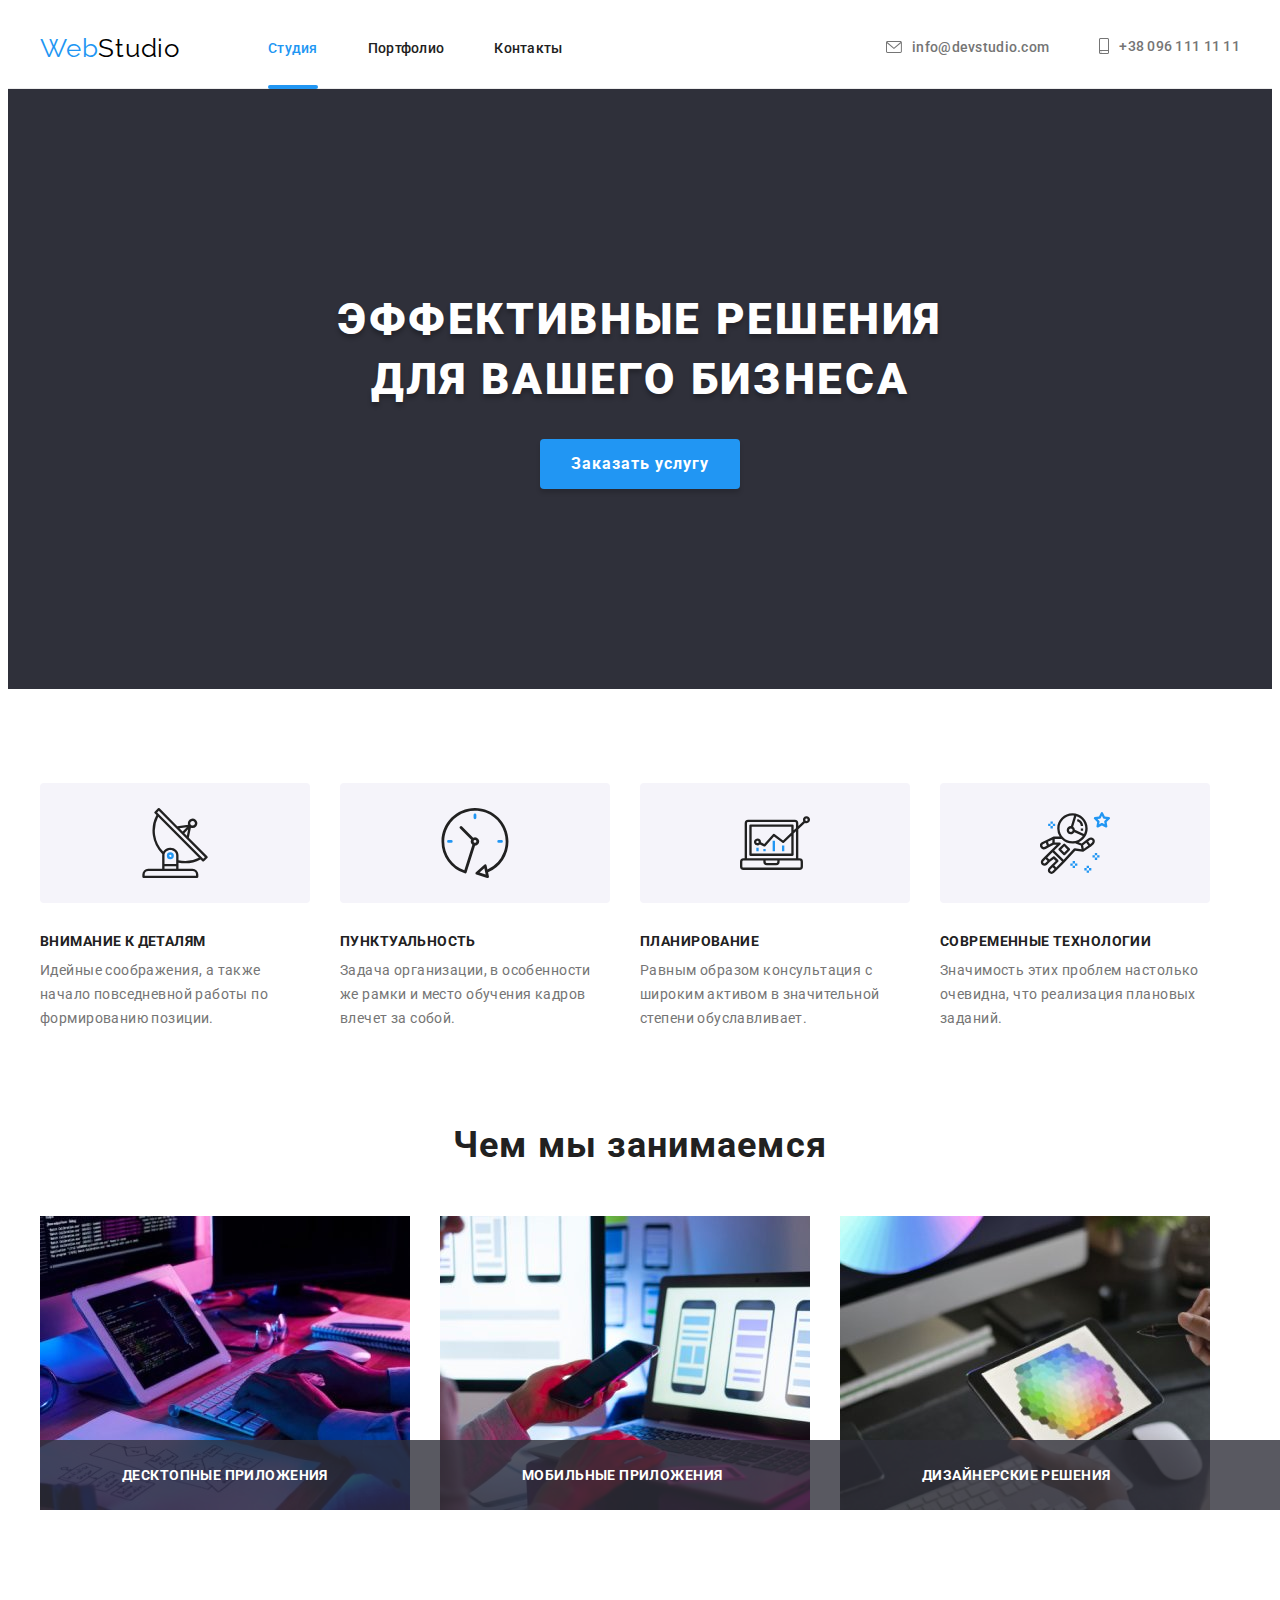
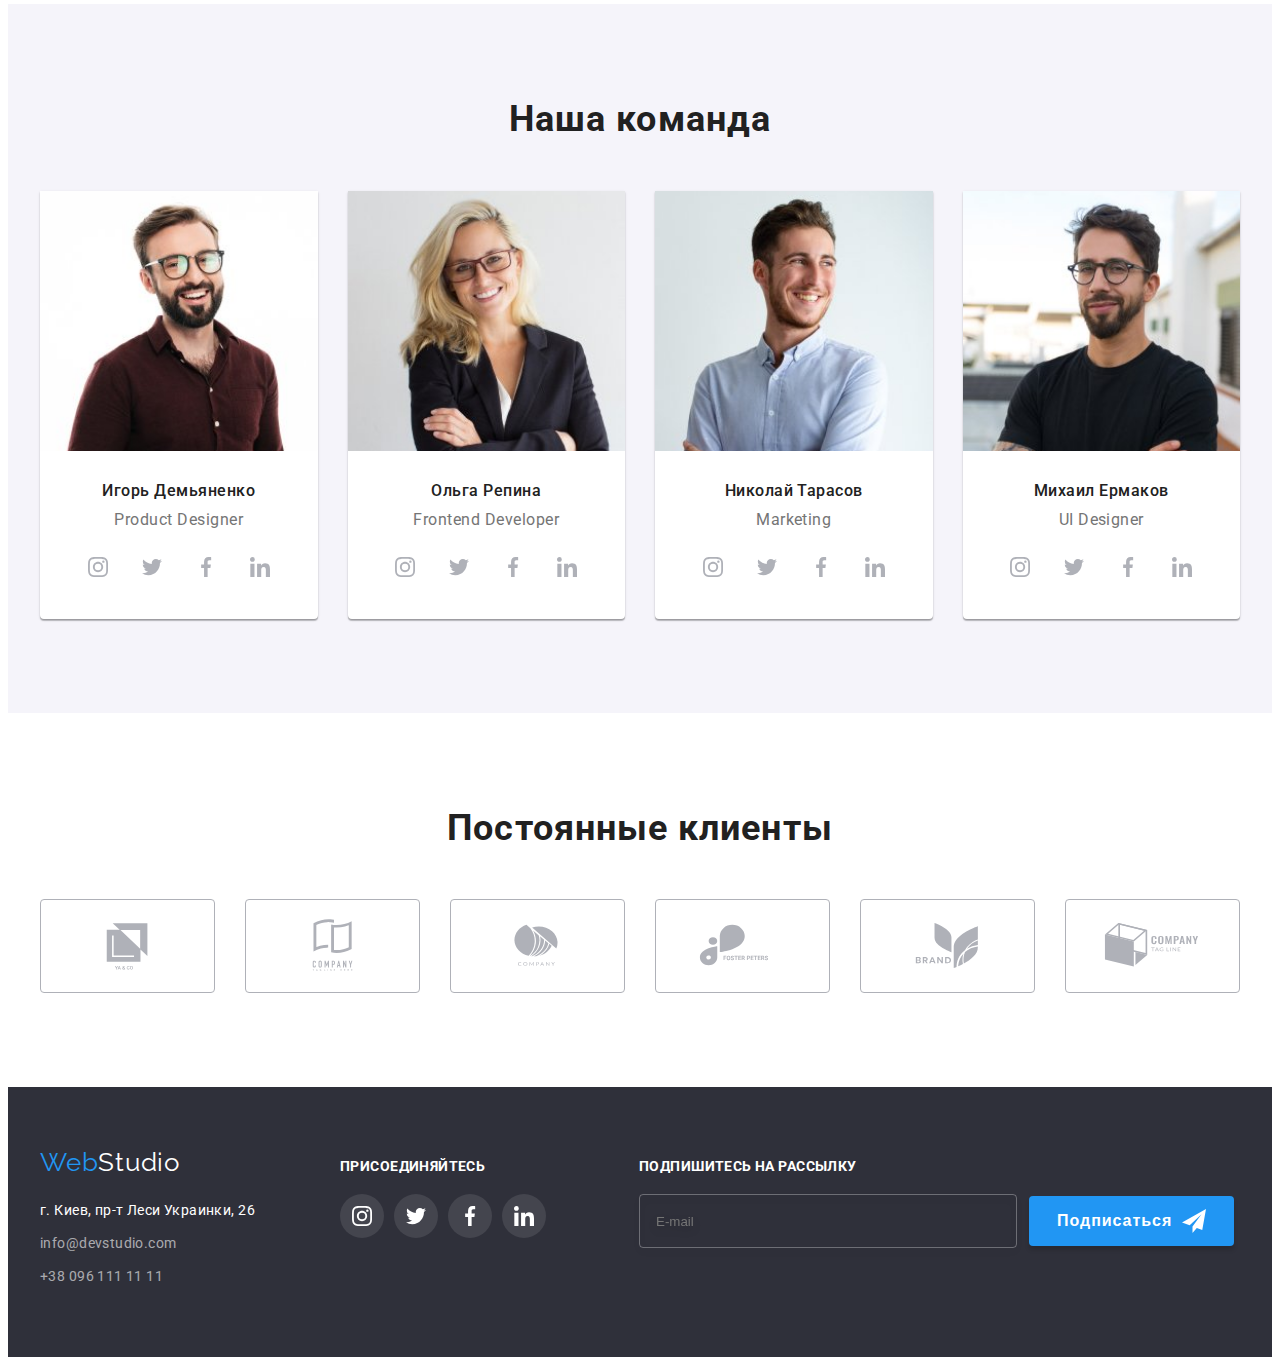
==== commit df065dcb: "1" ====
--- a/index.html
+++ b/index.html
@@ -144,10 +144,10 @@
               <picture>
                 <source
                   media="(min-width: 1200px)"
-                  srcset="/images/caption/img-1@1x_lg.jpg 1x, ./images/caption/img-1@2x_lg.jpg 2x"
-                  type="image/jpg"
-                />
-                <img src="/images/caption/img-1@1x_lg.jpg" alt="backend" width="370" />
+                  srcset="./images/caption/img-1@1x_lg.jpg 1x, ./images/caption/img-1@2x_lg.jpg 2x"
+                  type="image/jpg"
+                />
+                <img src="./images/caption/img-1@1x_lg.jpg" alt="backend" width="370" />
               </picture>
               <div class="caption__desc-block">
                 <p class="caption__desc">Десктопные приложения</p>
--- a/css/main.min.css
+++ b/css/main.min.css
@@ -1 +1 @@
-:root{--main-font: "roboto", sans-serif;--secondary-font: "Raleway", sans-serif;--main-txt-cl: #212121;--accent-txt-cl: #2196f3;--light-txt-bg-cl: #ffffff;--secondary-txt-color: #757575;--dark-bg-cl: #2f303a;--white-bg-collors: #f5f4fa;--btn-focus-bg-cl: #188ce8;--cubic: cubic-bezier(0.4, 0, 0.2, 1);--indent: 30px;--items: 1}@media screen and (min-width: 768px){:root{--items: 2;--indent: 30px}}@media screen and (min-width: 1200px){:root{--items: 3;--indent: 30px}}.visually-hidden{position:absolute;width:1px;height:1px;margin:-1px;border:0;padding:0;white-space:nowrap;-webkit-clip-path:inset(100%);clip-path:inset(100%);clip:rect(0 0 0 0);overflow:hidden}.portfolio,.clients,.team,.features{padding-top:60px;padding-bottom:60px}@media screen and (min-width: 1200px){.portfolio,.clients,.team,.features{padding-top:94px;padding-bottom:94px}}body{font-family:var(--main-font);color:var(--main-txt-cl)}h1,h2,h3,h4,h5,h6,p{margin:0}.link{text-decoration:none;color:currentColor}.list{list-style:none;padding:0;margin:0}img{display:block;border-radius:0px;max-width:100%;height:auto;-o-object-fit:cover;object-fit:cover;-o-object-position:center;object-position:center}.logo__web{font-family:var(--secondary-font);font-size:24px;line-height:1.1923076923;letter-spacing:.03em;color:var(--accent-txt-cl)}@media screen and (min-width: 1200px){.logo__web{font-size:26px}}.header__logo--margin{margin-right:93px}@media screen and (min-width: 768px){.header__logo--margin{margin-right:88px}}.logo--mode-dark{font-family:var(--secondary-font);font-size:26px;line-height:1.1923076923;letter-spacing:.03em;color:#000}.footer__logo{margin-bottom:20px}.logo--mode-white{display:block;font-family:var(--secondary-font);font-size:24px;line-height:1.1923076923;letter-spacing:.03em;color:var(--light-txt-bg-cl)}@media screen and (min-width: 1200px){.logo--mode-white{font-size:26px}}.portfolio__list{display:-webkit-box;display:-ms-flexbox;display:flex;-ms-flex-wrap:wrap;flex-wrap:wrap;gap:var(--indent)}.portfolio__item--card-set{-ms-flex-preferred-size:calc((100% - var(--indent)*(var(--items) - 1))/var(--items));flex-basis:calc((100% - var(--indent)*(var(--items) - 1))/var(--items))}.container{margin-left:auto;margin-right:auto;padding-left:15px;padding-right:15px}@media screen and (min-width: 480px){.container{width:480px}}@media screen and (min-width: 768px){.container{width:768px}}@media screen and (min-width: 1200px){.container{width:1200px}}.saction-tittle{text-align:center;margin-bottom:30px;font-size:28px;line-height:1.1785714286;letter-spacing:.03em}@media screen and (min-width: 1200px){.saction-tittle{font-size:36px;margin-bottom:50px}}.btn{cursor:pointer;max-width:240px;min-height:50px;min-width:200px;padding:10px,32px;border:1px solid #000;-webkit-box-shadow:0px 4px 4px rgba(0,0,0,.15);box-shadow:0px 4px 4px rgba(0,0,0,.15);border-radius:4px;border:none;-webkit-transition:background-color 250ms var(--cubic);transition:background-color 250ms var(--cubic);font-family:inherit;font-weight:700;font-size:16px;line-height:1.875;letter-spacing:.06em;background-color:var(--accent-txt-cl);color:var(--light-txt-bg-cl)}.btn:hover,.btn:focus{background-color:var(--btn-focus-bg-cl);-webkit-box-shadow:0px 4px 4px rgba(0,0,0,.15);box-shadow:0px 4px 4px rgba(0,0,0,.15);border-radius:4px}.menu-btn{position:absolute;top:10px;right:30px;background-color:rgba(0,0,0,0);border:none;fill:#000;-webkit-transition:fill 250ms var(--cubic);transition:fill 250ms var(--cubic)}@media screen and (min-width: 768px){.menu-btn{display:none}}.menu-btn:hover,.menu-btn:focus{fill:var(--accent-txt-cl)}.backdrop{position:fixed;top:0;left:0;z-index:1000;display:-webkit-box;display:-ms-flexbox;display:flex;-webkit-box-align:center;-ms-flex-align:center;align-items:center;-webkit-box-pack:center;-ms-flex-pack:center;justify-content:center;width:100%;height:100%;-webkit-transition:opacity 250ms var(--cubic),visibility 250ms var(--cubic);transition:opacity 250ms var(--cubic),visibility 250ms var(--cubic);background-color:rgba(0,0,0,.2)}.backdrop.is-hidden{opacity:0;visibility:hidden;pointer-events:none}.modal{display:block;position:absolute;top:50%;left:50%;-webkit-transform:translate(-50%, -50%) scale(1);transform:translate(-50%, -50%) scale(1);width:528px;height:581px;padding:40px 40px;background:#fff;-webkit-box-shadow:0px 1px 3px rgba(0,0,0,.12),0px 1px 1px rgba(0,0,0,.14),0px 2px 1px rgba(0,0,0,.2);box-shadow:0px 1px 3px rgba(0,0,0,.12),0px 1px 1px rgba(0,0,0,.14),0px 2px 1px rgba(0,0,0,.2);border-radius:4px}@media screen and (max-width: 1199px){.modal{max-width:450px;width:100%;max-height:610px;height:100%}}.modal__btn{position:absolute;top:10px;right:10px;display:-webkit-box;display:-ms-flexbox;display:flex;-webkit-box-align:center;-ms-flex-align:center;align-items:center;-webkit-box-pack:center;-ms-flex-pack:center;justify-content:center;width:30px;height:30px;-webkit-transition:fill 250ms var(--cubic);transition:fill 250ms var(--cubic);border-radius:50%;border:1px solid rgba(0,0,0,.1);background-color:rgba(0,0,0,0);cursor:pointer}.modal__btn:hover,.modal__btn:focus{fill:var(--accent-txt-cl)}.modal__form{text-align:center}.form__tittle{display:block;margin-bottom:12px;font-weight:700;font-size:20px;line-height:1.15;text-align:center;letter-spacing:.03em;color:#212121}.form__group{margin-bottom:20px}.form__lable{position:relative;display:block;margin-bottom:10px}.form__lable:last-child{margin-bottom:0}.form__input{cursor:pointer;width:100%;padding:10px;padding-left:42px;-webkit-transition:border 250ms var(--cubic);transition:border 250ms var(--cubic);outline:none;border:1px solid rgba(33,33,33,.2);border-radius:4px}.form__input:hover,.form__input:focus{border:1px solid var(--accent-txt-cl)}.form__input:hover+.form__icon,.form__input:focus+.form__icon{fill:var(--accent-txt-cl)}.form__name{display:block;text-align:start;margin-bottom:4px;padding-left:1px;font-weight:400;font-size:12px;line-height:1.1666666667;letter-spacing:.01em;color:var(--secondary-txt-color)}.form__icon{position:absolute;left:12px;bottom:12px;-webkit-transition:fill 250ms var(--cubic);transition:fill 250ms var(--cubic)}.form__textarea{resize:none;cursor:pointer;height:120px;width:100%;padding:12px 16px;-webkit-transition:border 250ms var(--cubic);transition:border 250ms var(--cubic);outline:none;border:1px solid rgba(33,33,33,.2);border-radius:4px}.form__textarea:hover,.form__textarea:focus{border:1px solid var(--accent-txt-cl)}.form__textarea::-webkit-input-placeholder{font-weight:400;font-size:14px;line-height:16px;letter-spacing:.01em;color:rgba(117,117,117,.5)}.form__textarea::-moz-placeholder{font-weight:400;font-size:14px;line-height:16px;letter-spacing:.01em;color:rgba(117,117,117,.5)}.form__textarea:-ms-input-placeholder{font-weight:400;font-size:14px;line-height:16px;letter-spacing:.01em;color:rgba(117,117,117,.5)}.form__textarea::-ms-input-placeholder{font-weight:400;font-size:14px;line-height:16px;letter-spacing:.01em;color:rgba(117,117,117,.5)}.form__textarea::placeholder{font-weight:400;font-size:14px;line-height:16px;letter-spacing:.01em;color:rgba(117,117,117,.5)}.form__agreement{display:-webkit-box;display:-ms-flexbox;display:flex;-webkit-box-align:center;-ms-flex-align:center;align-items:center;gap:8px}.form__agree-icon{cursor:pointer}.form__input-agree:checked+.form__agree-icon .form__icon-unchek{opacity:0;-webkit-transition:opacity 250ms var(--cubic);transition:opacity 250ms var(--cubic)}.form__agree-icon .form__icon-chek{opacity:0;-webkit-transition:opacity 250ms var(--cubic);transition:opacity 250ms var(--cubic)}.form__input-agree:checked+.form__agree-icon .form__icon-chek{opacity:1}.form__checkbox-txt{font-weight:400;font-size:14px;line-height:1.7142857143;letter-spacing:.03em;-webkit-user-select:none;-moz-user-select:none;-ms-user-select:none;user-select:none;color:var(--secondary-txt-color)}@media screen and (max-width: 1199px){.form__checkbox-txt{font-size:12px}}.form__link{text-underline-position:under;font-weight:400;font-size:14px;line-height:1.7142857143;letter-spacing:.03em;color:var(--accent-txt-cl)}@media screen and (max-width: 1199px){.form__link{font-size:12px}}.form__btn{cursor:pointer;padding:10px 55px;margin-top:30px;-webkit-transition:background-color 250ms var(--cubic);transition:background-color 250ms var(--cubic);background-color:var(--accent-txt-cl);border:none;border-radius:4px;-webkit-box-shadow:0px 4px 4px rgba(0,0,0,.15);box-shadow:0px 4px 4px rgba(0,0,0,.15)}.form__btn:focus,.form__btn:hover{background-color:var(--btn-focus-bg-cl)}.form__btn-txt{font-weight:700;font-size:16px;line-height:1.875;letter-spacing:.06em;color:var(--light-txt-bg-cl)}.toggle__list{-webkit-box-pack:center;-ms-flex-pack:center;justify-content:center;display:-webkit-box;display:-ms-flexbox;display:flex;-ms-flex-wrap:wrap;flex-wrap:wrap;padding-bottom:16px;margin-bottom:34px;margin-bottom:50px;gap:9px}@media screen and (max-width: 767px){.toggle__list{-webkit-box-pack:start;-ms-flex-pack:start;justify-content:start}}.toggle__btn{padding-top:6px;padding-left:22px;padding-bottom:6px;padding-right:22px;border-radius:4px;border:none;-webkit-transition:color 250ms var(--cubic),background-color 250ms var(--cubic),-webkit-box-shadow 250ms var(--cubic);transition:color 250ms var(--cubic),background-color 250ms var(--cubic),-webkit-box-shadow 250ms var(--cubic);transition:color 250ms var(--cubic),background-color 250ms var(--cubic),box-shadow 250ms var(--cubic);transition:color 250ms var(--cubic),background-color 250ms var(--cubic),box-shadow 250ms var(--cubic),-webkit-box-shadow 250ms var(--cubic);cursor:pointer;font-family:inherit;font-weight:500;font-size:16px;line-height:1.625;letter-spacing:.03em;color:var(--main-txt-cl);background-color:var(--white-bg-collors)}.toggle__btn:hover,.toggle__btn:focus{color:var(--light-txt-bg-cl);background-color:var(--accent-txt-cl);-webkit-box-shadow:0px 3px 1px rgba(0,0,0,.1),0px 1px 2px rgba(0,0,0,.08),0px 2px 2px rgba(0,0,0,.12);box-shadow:0px 3px 1px rgba(0,0,0,.1),0px 1px 2px rgba(0,0,0,.08),0px 2px 2px rgba(0,0,0,.12);border-radius:4px}.toggle__btn--current{color:var(--light-txt-bg-cl);background-color:var(--accent-txt-cl);-webkit-box-shadow:0px 3px 1px rgba(0,0,0,.1),0px 1px 2px rgba(0,0,0,.08),0px 2px 2px rgba(0,0,0,.12);box-shadow:0px 3px 1px rgba(0,0,0,.1),0px 1px 2px rgba(0,0,0,.08),0px 2px 2px rgba(0,0,0,.12)}.footer__address{font-style:normal}.address__list:last-child{margin:0}.address__item{margin-bottom:9px}.address__link{-webkit-transition:color 250ms var(--cubic);transition:color 250ms var(--cubic);font-size:14px;line-height:1.7142857143;letter-spacing:.03em;color:rgba(255,255,255,.6)}.address__link:focus,.address__link:hover{color:var(--accent-txt-cl)}.address__link-geo{-webkit-transition:color 250ms var(--cubic);transition:color 250ms var(--cubic);font-size:14px;line-height:1.7142857143;letter-spacing:.03em;color:#fff}.address__link-geo:focus,.address__link-geo:hover{color:var(--accent-txt-cl)}@media screen and (min-width: 1200px){.footer__socials{margin-left:85px;margin-right:93px}}.socials__slogan{display:block;margin-bottom:20px;font-weight:700;font-size:14px;line-height:1.1428571429;letter-spacing:.03em;text-transform:uppercase;color:var(--light-txt-bg-cl)}.socials__list{display:-webkit-box;display:-ms-flexbox;display:flex;-webkit-box-align:center;-ms-flex-align:center;align-items:center;-webkit-box-pack:center;-ms-flex-pack:center;justify-content:center;gap:10px}.socials__link{display:-webkit-box;display:-ms-flexbox;display:flex;-webkit-box-align:center;-ms-flex-align:center;align-items:center;-webkit-box-pack:center;-ms-flex-pack:center;justify-content:center;width:44px;height:44px;-webkit-transition:background-color 250ms var(--cubic);transition:background-color 250ms var(--cubic);background:rgba(255,255,255,.1);border-radius:50%}.socials__link:hover,.socials__link:focus{background-color:var(--accent-txt-cl)}.socials__icon{fill:var(--light-txt-bg-cl)}.mailing__form{-webkit-box-align:center;-ms-flex-align:center;align-items:center}@media screen and (min-width: 768px){.mailing__form{-webkit-box-pack:center;-ms-flex-pack:center;justify-content:center;-webkit-box-align:center;-ms-flex-align:center;align-items:center;-ms-flex-wrap:wrap;flex-wrap:wrap;display:-webkit-inline-box;display:-ms-inline-flexbox;display:inline-flex;margin:auto}}@media screen and (min-width: 1200px){.mailing__form{display:-webkit-box;display:-ms-flexbox;display:flex}}.mailing__slogan{display:block;margin-bottom:20px;font-weight:700;font-size:14px;line-height:1.1428571429;letter-spacing:.03em;text-transform:uppercase;color:var(--light-txt-bg-cl)}.mailing__input{cursor:pointer;width:100%;height:50px;padding-left:16px;margin-right:12px;margin-bottom:20px;-webkit-transition:border-color 250ms var(--cubic);transition:border-color 250ms var(--cubic);background:rgba(0,0,0,0);outline:none;border:1px solid rgba(255,255,255,.3);-webkit-filter:drop-shadow(0px 4px 4px rgba(0, 0, 0, 0.15));filter:drop-shadow(0px 4px 4px rgba(0, 0, 0, 0.15));border-radius:4px}@media screen and (min-width: 768px){.mailing__input{width:450px}}@media screen and (min-width: 1200px){.mailing__input{margin-bottom:0;width:358px}}.mailing__input:hover,.mailing__input:focus{border-color:var(--accent-txt-cl)}.mailing__btn{display:-webkit-box;display:-ms-flexbox;display:flex;-webkit-box-align:center;-ms-flex-align:center;align-items:center;text-align:center;cursor:pointer;margin:auto;-webkit-transition:background-color 250ms var(--cubic);transition:background-color 250ms var(--cubic);padding:10px 28px;background-color:var(--accent-txt-cl);-webkit-box-shadow:0px 4px 4px rgba(0,0,0,.15);box-shadow:0px 4px 4px rgba(0,0,0,.15);border-radius:4px;border:none}.mailing__btn:hover,.mailing__btn:focus{background-color:var(--btn-focus-bg-cl)}.mailing__btn-txt{margin-right:10px;font-weight:700;font-size:16px;line-height:1.875;letter-spacing:.06em;color:#fff}.mailing__btn-icon{fill:#fff}.menu__overlay{position:fixed;top:0;left:0;width:100%;height:100%;opacity:0;visibility:hidden;pointer-events:none;-webkit-transition:opacity 250ms var(--cubic);transition:opacity 250ms var(--cubic);background-color:rgba(0,0,0,.2)}.menu__overlay.is-open{opacity:1;visibility:visible;pointer-events:initial}.menu__container{position:relative;-webkit-box-orient:vertical;-webkit-box-direction:normal;-ms-flex-direction:column;flex-direction:column;display:-webkit-box;display:-ms-flexbox;display:flex;height:100%;width:100%;padding:48px 40px;margin-left:auto;background-color:#fff}.menu__btn{position:absolute;border:none;background-color:rgba(0,0,0,0);top:10px;right:15px}.menu__btn:hover{fill:var(--secondary-txt-color)}.mobile__nav{margin-bottom:auto}.mobile__nav-item{margin-bottom:32px}.mobile__nav-item:last-child{margin-bottom:0}.mobile__link{font-weight:500;font-size:40px;line-height:1.175;letter-spacing:.02em;-webkit-transition:color 250ms var(--cubic);transition:color 250ms var(--cubic)}.mobile__link--current{color:var(--accent-txt-cl)}.mobile__link:hover,.mobile__link:focus{color:var(--accent-txt-cl)}.mobile__contacts{margin-bottom:64px}.mobile__contacts :last-child{margin-top:32px;font-weight:500;font-size:24px;line-height:28px;letter-spacing:.02em;color:var(--secondary-txt-color)}.mobile__contacts-link{display:block;font-weight:500;font-size:34px;line-height:1.1764705882;letter-spacing:.02em;color:#2196f3}.mobile__socilas{display:-webkit-box;display:-ms-flexbox;display:flex;-ms-flex-wrap:wrap;flex-wrap:wrap;gap:10px}.mobile__soc-item{padding-right:10px;border-right:1px solid rgba(33,33,33,.2)}.mobile__soc-item:last-child{padding-right:0;border-right:0}.mobile__soc-link{font-weight:500;font-size:18px;line-height:1.2222222222;letter-spacing:.02em;color:#2196f3}.header{position:relative;border-bottom:1px solid #ececec}.header__container{display:-webkit-box;display:-ms-flexbox;display:flex;-webkit-box-align:center;-ms-flex-align:center;align-items:center}@media screen and (min-width: 320px)and (max-width: 767px){.header__container{padding-top:16px;padding-bottom:16px}}.header__list{gap:10px;display:-webkit-box;display:-ms-flexbox;display:flex}@media screen and (max-width: 767px){.header__list{display:none}}@media screen and (min-width: 768px)and (max-width: 1199px){.header__list{-webkit-box-orient:vertical;-webkit-box-direction:normal;-ms-flex-direction:column;flex-direction:column}}@media screen and (min-width: 1200px){.header__list{gap:50px}}.header__contact{display:-webkit-inline-box;display:-ms-inline-flexbox;display:inline-flex;-webkit-box-align:center;-ms-flex-align:center;align-items:center;padding-top:32px;padding-bottom:32px;-webkit-box-pack:end;-ms-flex-pack:end;justify-content:flex-end;-webkit-transition:color 250ms var(--cubic);transition:color 250ms var(--cubic);font-weight:500;font-size:14px;line-height:1.1428571429;letter-spacing:.02em;color:var(--secondary-txt-color)}.header__contact:focus,.header__contact:hover{color:var(--accent-txt-cl)}@media screen and (min-width: 768px){.header__contact{padding:0}}.header__svg{fill:currentColor;margin-right:10px}.header__nav{display:-webkit-box;display:-ms-flexbox;display:flex;margin:0,auto;-webkit-box-align:center;-ms-flex-align:center;align-items:center;margin-right:auto}.header__nav-list{display:-webkit-box;display:-ms-flexbox;display:flex;gap:50px}@media screen and (max-width: 767px){.header__nav-list{display:none}}.header__nav-link{display:block;position:relative;padding-top:32px;padding-bottom:32px;-webkit-transition:color 250ms var(--cubic);transition:color 250ms var(--cubic);font-weight:500;font-size:14px;line-height:1.1428571429;letter-spacing:.02em;transition:color 250ms var(--cubic)}.header__nav-link--current{color:var(--accent-txt-cl)}.header__nav-link--current::after{position:absolute;bottom:-1px;left:0;content:"";display:block;width:100%;height:4px;border-radius:2px;background-color:var(--accent-txt-cl)}.header__nav-link:focus,.header__nav-link:hover{color:var(--accent-txt-cl)}.hero{padding-top:200px;padding-bottom:200px;background-repeat:no-repeat;background-position:center;background-size:cover;max-width:1600px;margin-right:auto;margin-left:auto;background-color:var(--dark-bg-cl);background-image:-webkit-gradient(linear, left top, right top, from(rgba(47, 48, 58, 0.4)), to(rgba(47, 48, 58, 0.4))),url(../images/hero/img@1x_sm.png);background-image:linear-gradient(to right, rgba(47, 48, 58, 0.4), rgba(47, 48, 58, 0.4)),url(../images/hero/img@1x_sm.png)}@media(min-device-pixel-ratio: 2),(-webkit-min-device-pixel-ratio: 2),(min-resolution: 192dpi),(min-resolution: 2dppx){.hero{background-image:-webkit-gradient(linear, left top, right top, from(rgba(47, 48, 58, 0.4)), to(rgba(47, 48, 58, 0.4))),url(../images/hero/img@2x_sm.png);background-image:linear-gradient(to right, rgba(47, 48, 58, 0.4), rgba(47, 48, 58, 0.4)),url(../images/hero/img@2x_sm.png)}}@media screen and (min-width: 768px){.hero{background-image:-webkit-gradient(linear, left top, right top, from(rgba(47, 48, 58, 0.4)), to(rgba(47, 48, 58, 0.4))),url(../images/hero/img@1x_md.png);background-image:linear-gradient(to right, rgba(47, 48, 58, 0.4), rgba(47, 48, 58, 0.4)),url(../images/hero/img@1x_md.png)}}@media screen and (min-width: 768px)and (min-device-pixel-ratio: 2),screen and (min-width: 768px)and (-webkit-min-device-pixel-ratio: 2),screen and (min-width: 768px)and (min-resolution: 192dpi),screen and (min-width: 768px)and (min-resolution: 2dppx){.hero{background-image:-webkit-gradient(linear, left top, right top, from(rgba(47, 48, 58, 0.4)), to(rgba(47, 48, 58, 0.4))),url(../images/hero/img@2x_md.png);background-image:linear-gradient(to right, rgba(47, 48, 58, 0.4), rgba(47, 48, 58, 0.4)),url(../images/hero/img@2x_md.png)}}@media screen and (min-width: 1200px){.hero{background-image:-webkit-gradient(linear, left top, right top, from(rgba(47, 48, 58, 0.4)), to(rgba(47, 48, 58, 0.4))),url(../images/hero/img@1x_lg.png);background-image:linear-gradient(to right, rgba(47, 48, 58, 0.4), rgba(47, 48, 58, 0.4)),url(../images/hero/img@1x_lg.png)}}@media screen and (min-width: 1200px)and (min-device-pixel-ratio: 2),screen and (min-width: 1200px)and (-webkit-min-device-pixel-ratio: 2),screen and (min-width: 1200px)and (min-resolution: 192dpi),screen and (min-width: 1200px)and (min-resolution: 2dppx){.hero{background-image:-webkit-gradient(linear, left top, right top, from(rgba(47, 48, 58, 0.4)), to(rgba(47, 48, 58, 0.4))),url(../images/hero/img@2x_lg.png);background-image:linear-gradient(to right, rgba(47, 48, 58, 0.4), rgba(47, 48, 58, 0.4)),url(../images/hero/img@2x_lg.png)}}.hero__container{text-align:center}.hero__tittle{margin-bottom:30px;text-align:center;max-width:360px;margin-left:auto;margin-right:auto;font-weight:900;font-size:26px;line-height:1.6153846154;letter-spacing:.06em;text-transform:uppercase;color:var(--light-txt-bg-cl);text-shadow:0px 4px 4px rgba(0,0,0,.25)}@media screen and (min-width: 1200px){.hero__tittle{max-width:696px;font-size:44px;line-height:1.3636363636}}.features__svg-block{display:-webkit-box;display:-ms-flexbox;display:flex;-webkit-box-align:center;-ms-flex-align:center;align-items:center;-webkit-box-pack:center;-ms-flex-pack:center;justify-content:center;margin-bottom:30px;max-width:450px;height:120px;background-color:var(--white-bg-collors);border-radius:4px}@media screen and (min-width: 768px){.features__svg-block{max-width:354px}}@media screen and (min-width: 1200px){.features__svg-block{width:270px}}.features__list{-webkit-box-align:center;-ms-flex-align:center;align-items:center;-webkit-box-orient:vertical;-webkit-box-direction:normal;-ms-flex-direction:column;flex-direction:column;display:-webkit-box;display:-ms-flexbox;display:flex;gap:30px}@media screen and (min-width: 768px){.features__list{-webkit-box-orient:horizontal;-webkit-box-direction:normal;-ms-flex-direction:row;flex-direction:row;-ms-flex-wrap:wrap;flex-wrap:wrap;-webkit-box-align:start;-ms-flex-align:start;align-items:flex-start}}@media screen and (min-width: 1200px){.features__list{-webkit-box-orient:horizontal;-webkit-box-direction:normal;-ms-flex-direction:row;flex-direction:row}}.features__item{max-width:450px}@media screen and (min-width: 768px){.features__item{max-width:354px}}@media screen and (min-width: 1200px){.features__item{width:270px}}.features__txt{text-align:center;margin-bottom:9px;font-size:14px;line-height:1.1428571429;letter-spacing:.03em;text-transform:uppercase}@media screen and (min-width: 768px){.features__txt{text-align:start}}.features__info{font-size:14px;line-height:1.7142857143;letter-spacing:.03em;color:var(--secondary-txt-color)}.caption{padding-top:0;padding-bottom:94px}@media screen and (max-width: 1200px){.caption{display:none}}.caption__list{gap:30px;display:-webkit-box;display:-ms-flexbox;display:flex}.caption__item{position:relative}.caption__desc-block{display:block;position:absolute;bottom:0;left:0;width:100%;padding:27px 82px;background:rgba(47,48,58,.8)}.caption__desc{display:block;font-weight:700;font-size:14px;line-height:1.1428571429;letter-spacing:.03em;text-transform:uppercase;color:#fff}.team{background-color:var(--white-bg-collors)}.team__list{-ms-flex-wrap:wrap;flex-wrap:wrap;display:-webkit-box;display:-ms-flexbox;display:flex;gap:30px}.team__item{-ms-flex-preferred-size:calc((100% - 30px)/1);flex-basis:calc((100% - 30px)/1);margin-left:auto;margin-right:auto;-webkit-box-shadow:0px 1px 3px rgba(0,0,0,.12),0px 1px 1px rgba(0,0,0,.14),0px 2px 1px rgba(0,0,0,.2);box-shadow:0px 1px 3px rgba(0,0,0,.12),0px 1px 1px rgba(0,0,0,.14),0px 2px 1px rgba(0,0,0,.2);border-radius:0px 0px 4px 4px;background:var(--light-txt-bg-cl)}@media screen and (min-width: 768px){.team__item{-ms-flex-preferred-size:calc((100% - 30px)/2);flex-basis:calc((100% - 30px)/2)}}@media screen and (min-width: 1200px){.team__item{-ms-flex-preferred-size:calc((100% - 90px)/4);flex-basis:calc((100% - 90px)/4)}}.team__card{width:100%;height:460px}@media screen and (min-width: 768px){.team__card{height:374px}}@media screen and (min-width: 1200px){.team__card{height:260px}}.team__wrapper{border-top:none;text-align:center;padding-left:5px;padding-right:5px;padding-top:30px;padding-bottom:24px}@media screen and (min-width: 1200px){.team__wrapper{padding-bottom:30px}}.team__name{margin-bottom:10px;font-weight:500;font-size:16px;line-height:1.1875;letter-spacing:.03em}.team__profession{margin-bottom:16px;line-height:1.1875;letter-spacing:.03em;color:var(--secondary-txt-color)}.team__soc-list{display:-webkit-box;display:-ms-flexbox;display:flex;-webkit-box-align:center;-ms-flex-align:center;align-items:center;-webkit-box-pack:center;-ms-flex-pack:center;justify-content:center;gap:10px}.team__soc-link{display:-webkit-box;display:-ms-flexbox;display:flex;-webkit-box-align:center;-ms-flex-align:center;align-items:center;-webkit-box-pack:center;-ms-flex-pack:center;justify-content:center;width:44px;height:44px;-webkit-transition:fiil 250ms var(--cubic),background-color 250ms var(--cubic);transition:fiil 250ms var(--cubic),background-color 250ms var(--cubic);border-radius:50%}.team__soc-link:hover,.team__soc-link:focus{background-color:var(--accent-txt-cl)}.team__soc-link:hover .team__soc-icon,.team__soc-link:focus .team__soc-icon{fill:var(--light-txt-bg-cl)}.team__soc-icon{fill:#afb1b8}.clients__list{-ms-flex-wrap:wrap;flex-wrap:wrap;display:-webkit-box;display:-ms-flexbox;display:flex;-webkit-box-pack:center;-ms-flex-pack:center;justify-content:center;gap:30px}.clients__item{-ms-flex-preferred-size:calc((100% - 30px)/2);flex-basis:calc((100% - 30px)/2)}@media screen and (min-width: 768px){.clients__item{-ms-flex-preferred-size:calc((100% - 60px)/3);flex-basis:calc((100% - 60px)/3)}}@media screen and (min-width: 1200px){.clients__item{-ms-flex-preferred-size:calc((100% - 150px)/6);flex-basis:calc((100% - 150px)/6)}}.clients__link{display:-webkit-box;display:-ms-flexbox;display:flex;-webkit-box-align:center;-ms-flex-align:center;align-items:center;-webkit-box-pack:center;-ms-flex-pack:center;justify-content:center;height:92px;-webkit-transition:border-color 250ms var(--cubic);transition:border-color 250ms var(--cubic);border:1px solid #afb1b8;border-radius:4px}.clients__link:hover,.clients__link:focus{fill:var(--accent-txt-cl);border-color:var(--accent-txt-cl)}.clients__link:hover .clients__icon,.clients__link:focus .clients__icon{fill:var(--accent-txt-cl);border-color:var(--accent-txt-cl)}.clients__icon{fill:#afb1b8;-webkit-transition:fill 250ms var(--cubic);transition:fill 250ms var(--cubic)}.footer{padding-top:60px;padding-bottom:60px;background-color:var(--dark-bg-cl)}.footer__container{display:-webkit-box;display:-ms-flexbox;display:flex;-webkit-box-orient:vertical;-webkit-box-direction:normal;-ms-flex-direction:column;flex-direction:column;position:relative;text-align:center;gap:60px}@media screen and (min-width: 768px)and (max-width: 1199px){.footer__container{-webkit-box-orient:horizontal;-webkit-box-direction:normal;-ms-flex-direction:row;flex-direction:row;-ms-flex-wrap:wrap;flex-wrap:wrap;padding-left:75px;padding-right:75px;-webkit-box-pack:justify;-ms-flex-pack:justify;justify-content:space-between}}@media screen and (min-width: 1200px){.footer__container{-webkit-box-orient:horizontal;-webkit-box-direction:normal;-ms-flex-direction:row;flex-direction:row;gap:0;text-align:start;display:-webkit-box;display:-ms-flexbox;display:flex;-webkit-box-align:baseline;-ms-flex-align:baseline;align-items:baseline}}.portfolio__link{-webkit-transition:-webkit-box-shadow 250ms var(--cubic);transition:-webkit-box-shadow 250ms var(--cubic);transition:box-shadow 250ms var(--cubic);transition:box-shadow 250ms var(--cubic), -webkit-box-shadow 250ms var(--cubic);display:block;width:100%;height:100%;display:-webkit-box;display:-ms-flexbox;display:flex;-webkit-box-orient:vertical;-webkit-box-direction:normal;-ms-flex-direction:column;flex-direction:column}.portfolio__link:hover,.portfolio__link:focus{-webkit-box-shadow:0px 1px 1px rgba(0,0,0,.12),0px 4px 4px rgba(0,0,0,.06),1px 4px 6px rgba(0,0,0,.16);box-shadow:0px 1px 1px rgba(0,0,0,.12),0px 4px 4px rgba(0,0,0,.06),1px 4px 6px rgba(0,0,0,.16)}.portfolio__link:hover .overlay__block,.portfolio__link:focus .overlay__block{-webkit-transform:translate(0);transform:translate(0)}.portfolio__overlay{position:relative;overflow:hidden}.overlay__block{z-index:100;position:absolute;top:0;left:0;-webkit-transform:translateY(100%);transform:translateY(100%);-webkit-transition:-webkit-transform 250ms var(--cubic);transition:-webkit-transform 250ms var(--cubic);transition:transform 250ms var(--cubic);transition:transform 250ms var(--cubic), -webkit-transform 250ms var(--cubic);width:100%;height:100%;padding:63px 24px;background-color:rgba(33,150,243,.9)}.overlay__text{display:block;font-size:18px;line-height:1.5555555556;letter-spacing:.03em;color:#fff}.overlay__wraper{padding-top:20px;padding-bottom:20px;padding-left:24px;padding-right:24px;border:1px solid #eee;border-top:none;-webkit-box-flex:1;-ms-flex-positive:1;flex-grow:1}.overlay__project{font-size:18px;line-height:2;letter-spacing:.06em;margin-bottom:4px}.overlay__descr{font-size:16px;line-height:1.875;letter-spacing:.03em;color:var(--secondary-txt-color)}/*# sourceMappingURL=main.min.css.map */+:root{--main-font: "roboto", sans-serif;--secondary-font: "Raleway", sans-serif;--main-txt-cl: #212121;--accent-txt-cl: #2196f3;--light-txt-bg-cl: #ffffff;--secondary-txt-color: #757575;--dark-bg-cl: #2f303a;--white-bg-collors: #f5f4fa;--btn-focus-bg-cl: #188ce8;--cubic: cubic-bezier(0.4, 0, 0.2, 1);--indent: 30px;--items: 1}@media screen and (min-width: 768px){:root{--items: 2;--indent: 30px}}@media screen and (min-width: 1200px){:root{--items: 3;--indent: 30px}}.visually-hidden{position:absolute;width:1px;height:1px;margin:-1px;border:0;padding:0;white-space:nowrap;-webkit-clip-path:inset(100%);clip-path:inset(100%);clip:rect(0 0 0 0);overflow:hidden}.portfolio,.clients,.team,.features{padding-top:60px;padding-bottom:60px}@media screen and (min-width: 1200px){.portfolio,.clients,.team,.features{padding-top:94px;padding-bottom:94px}}body{font-family:var(--main-font);color:var(--main-txt-cl)}h1,h2,h3,h4,h5,h6,p{margin:0}.link{text-decoration:none;color:currentColor}.list{list-style:none;padding:0;margin:0}img{display:block;border-radius:0px;max-width:100%;height:auto;-o-object-fit:cover;object-fit:cover;-o-object-position:center;object-position:center}.logo__web{font-family:var(--secondary-font);font-size:24px;line-height:1.1923076923;letter-spacing:.03em;color:var(--accent-txt-cl)}@media screen and (min-width: 1200px){.logo__web{font-size:26px}}.header__logo--margin{margin-right:93px}@media screen and (min-width: 768px){.header__logo--margin{margin-right:88px}}.logo--mode-dark{font-family:var(--secondary-font);font-size:26px;line-height:1.1923076923;letter-spacing:.03em;color:#000}.footer__logo{margin-bottom:20px}.logo--mode-white{display:block;font-family:var(--secondary-font);font-size:24px;line-height:1.1923076923;letter-spacing:.03em;color:var(--light-txt-bg-cl)}@media screen and (min-width: 1200px){.logo--mode-white{font-size:26px}}.portfolio__list{display:-webkit-box;display:-ms-flexbox;display:flex;-ms-flex-wrap:wrap;flex-wrap:wrap;gap:var(--indent)}.portfolio__item--card-set{-ms-flex-preferred-size:calc((100% - var(--indent)*(var(--items) - 1))/var(--items));flex-basis:calc((100% - var(--indent)*(var(--items) - 1))/var(--items))}.container{margin-left:auto;margin-right:auto;padding-left:15px;padding-right:15px}@media screen and (min-width: 480px){.container{width:480px}}@media screen and (min-width: 768px){.container{width:768px}}@media screen and (min-width: 1200px){.container{width:1200px}}.saction-tittle{text-align:center;margin-bottom:30px;font-size:28px;line-height:1.1785714286;letter-spacing:.03em}@media screen and (min-width: 1200px){.saction-tittle{font-size:36px;margin-bottom:50px}}.btn{cursor:pointer;max-width:240px;min-height:50px;min-width:200px;padding:10px,32px;border:1px solid #000;-webkit-box-shadow:0px 4px 4px rgba(0,0,0,.15);box-shadow:0px 4px 4px rgba(0,0,0,.15);border-radius:4px;border:none;-webkit-transition:background-color 250ms var(--cubic);transition:background-color 250ms var(--cubic);font-family:inherit;font-weight:700;font-size:16px;line-height:1.875;letter-spacing:.06em;background-color:var(--accent-txt-cl);color:var(--light-txt-bg-cl)}.btn:hover,.btn:focus{background-color:var(--btn-focus-bg-cl);-webkit-box-shadow:0px 4px 4px rgba(0,0,0,.15);box-shadow:0px 4px 4px rgba(0,0,0,.15);border-radius:4px}.menu-btn{position:absolute;top:10px;right:30px;background-color:rgba(0,0,0,0);border:none;fill:#000;-webkit-transition:fill 250ms var(--cubic);transition:fill 250ms var(--cubic)}@media screen and (min-width: 768px){.menu-btn{display:none}}.menu-btn:hover,.menu-btn:focus{fill:var(--accent-txt-cl)}.backdrop{position:fixed;top:0;left:0;z-index:1000;display:-webkit-box;display:-ms-flexbox;display:flex;-webkit-box-align:center;-ms-flex-align:center;align-items:center;-webkit-box-pack:center;-ms-flex-pack:center;justify-content:center;width:100%;height:100%;-webkit-transition:opacity 250ms var(--cubic),visibility 250ms var(--cubic);transition:opacity 250ms var(--cubic),visibility 250ms var(--cubic);background-color:rgba(0,0,0,.2)}.backdrop.is-hidden{opacity:0;visibility:hidden;pointer-events:none}.modal{display:block;position:absolute;top:50%;left:50%;-webkit-transform:translate(-50%, -50%) scale(1);transform:translate(-50%, -50%) scale(1);width:528px;height:581px;padding:40px 40px;background:#fff;-webkit-box-shadow:0px 1px 3px rgba(0,0,0,.12),0px 1px 1px rgba(0,0,0,.14),0px 2px 1px rgba(0,0,0,.2);box-shadow:0px 1px 3px rgba(0,0,0,.12),0px 1px 1px rgba(0,0,0,.14),0px 2px 1px rgba(0,0,0,.2);border-radius:4px}@media screen and (max-width: 1199px){.modal{max-width:450px;width:100%;max-height:610px;height:100%}}.modal__btn{position:absolute;top:10px;right:10px;display:-webkit-box;display:-ms-flexbox;display:flex;-webkit-box-align:center;-ms-flex-align:center;align-items:center;-webkit-box-pack:center;-ms-flex-pack:center;justify-content:center;width:30px;height:30px;-webkit-transition:fill 250ms var(--cubic);transition:fill 250ms var(--cubic);border-radius:50%;border:1px solid rgba(0,0,0,.1);background-color:rgba(0,0,0,0);cursor:pointer}.modal__btn:hover,.modal__btn:focus{fill:var(--accent-txt-cl)}.modal__form{text-align:center}.form__tittle{display:block;margin-bottom:12px;font-weight:700;font-size:20px;line-height:1.15;text-align:center;letter-spacing:.03em;color:#212121}.form__group{margin-bottom:20px}.form__lable{position:relative;display:block;margin-bottom:10px}.form__lable:last-child{margin-bottom:0}.form__input{cursor:pointer;width:100%;padding:10px;padding-left:42px;-webkit-transition:border 250ms var(--cubic);transition:border 250ms var(--cubic);outline:none;border:1px solid rgba(33,33,33,.2);border-radius:4px}.form__input:hover,.form__input:focus{border:1px solid var(--accent-txt-cl)}.form__input:hover+.form__icon,.form__input:focus+.form__icon{fill:var(--accent-txt-cl)}.form__name{display:block;text-align:start;margin-bottom:4px;padding-left:1px;font-weight:400;font-size:12px;line-height:1.1666666667;letter-spacing:.01em;color:var(--secondary-txt-color)}.form__icon{position:absolute;left:12px;bottom:12px;-webkit-transition:fill 250ms var(--cubic);transition:fill 250ms var(--cubic)}.form__textarea{resize:none;cursor:pointer;height:120px;width:100%;padding:12px 16px;-webkit-transition:border 250ms var(--cubic);transition:border 250ms var(--cubic);outline:none;border:1px solid rgba(33,33,33,.2);border-radius:4px}.form__textarea:hover,.form__textarea:focus{border:1px solid var(--accent-txt-cl)}.form__textarea::-webkit-input-placeholder{font-weight:400;font-size:14px;line-height:16px;letter-spacing:.01em;color:rgba(117,117,117,.5)}.form__textarea::-moz-placeholder{font-weight:400;font-size:14px;line-height:16px;letter-spacing:.01em;color:rgba(117,117,117,.5)}.form__textarea:-ms-input-placeholder{font-weight:400;font-size:14px;line-height:16px;letter-spacing:.01em;color:rgba(117,117,117,.5)}.form__textarea::-ms-input-placeholder{font-weight:400;font-size:14px;line-height:16px;letter-spacing:.01em;color:rgba(117,117,117,.5)}.form__textarea::placeholder{font-weight:400;font-size:14px;line-height:16px;letter-spacing:.01em;color:rgba(117,117,117,.5)}.form__agreement{display:-webkit-box;display:-ms-flexbox;display:flex;-webkit-box-align:center;-ms-flex-align:center;align-items:center;gap:8px}.form__agree-icon{cursor:pointer}.form__input-agree:checked+.form__agree-icon .form__icon-unchek{opacity:0;-webkit-transition:opacity 250ms var(--cubic);transition:opacity 250ms var(--cubic)}.form__agree-icon .form__icon-chek{opacity:0;-webkit-transition:opacity 250ms var(--cubic);transition:opacity 250ms var(--cubic)}.form__input-agree:checked+.form__agree-icon .form__icon-chek{opacity:1}.form__checkbox-txt{font-weight:400;font-size:14px;line-height:1.7142857143;letter-spacing:.03em;-webkit-user-select:none;-moz-user-select:none;-ms-user-select:none;user-select:none;color:var(--secondary-txt-color)}@media screen and (max-width: 1199px){.form__checkbox-txt{font-size:12px}}.form__link{text-underline-position:under;font-weight:400;font-size:14px;line-height:1.7142857143;letter-spacing:.03em;color:var(--accent-txt-cl)}@media screen and (max-width: 1199px){.form__link{font-size:12px}}.form__btn{cursor:pointer;padding:10px 55px;margin-top:30px;-webkit-transition:background-color 250ms var(--cubic);transition:background-color 250ms var(--cubic);background-color:var(--accent-txt-cl);border:none;border-radius:4px;-webkit-box-shadow:0px 4px 4px rgba(0,0,0,.15);box-shadow:0px 4px 4px rgba(0,0,0,.15)}.form__btn:focus,.form__btn:hover{background-color:var(--btn-focus-bg-cl)}.form__btn-txt{font-weight:700;font-size:16px;line-height:1.875;letter-spacing:.06em;color:var(--light-txt-bg-cl)}.toggle__list{-webkit-box-pack:center;-ms-flex-pack:center;justify-content:center;display:-webkit-box;display:-ms-flexbox;display:flex;-ms-flex-wrap:wrap;flex-wrap:wrap;margin-bottom:40px;gap:9px}@media screen and (max-width: 767px){.toggle__list{-webkit-box-pack:start;-ms-flex-pack:start;justify-content:start}}@media screen and (min-width: 768px){.toggle__list{margin-bottom:30px}}@media screen and (min-width: 1200px){.toggle__list{margin-bottom:50px}}.toggle__btn{padding-top:6px;padding-left:22px;padding-bottom:6px;padding-right:22px;border-radius:4px;border:none;-webkit-transition:color 250ms var(--cubic),background-color 250ms var(--cubic),-webkit-box-shadow 250ms var(--cubic);transition:color 250ms var(--cubic),background-color 250ms var(--cubic),-webkit-box-shadow 250ms var(--cubic);transition:color 250ms var(--cubic),background-color 250ms var(--cubic),box-shadow 250ms var(--cubic);transition:color 250ms var(--cubic),background-color 250ms var(--cubic),box-shadow 250ms var(--cubic),-webkit-box-shadow 250ms var(--cubic);cursor:pointer;font-family:inherit;font-weight:500;font-size:16px;line-height:1.625;letter-spacing:.03em;color:var(--main-txt-cl);background-color:var(--white-bg-collors)}.toggle__btn:hover,.toggle__btn:focus{color:var(--light-txt-bg-cl);background-color:var(--accent-txt-cl);-webkit-box-shadow:0px 3px 1px rgba(0,0,0,.1),0px 1px 2px rgba(0,0,0,.08),0px 2px 2px rgba(0,0,0,.12);box-shadow:0px 3px 1px rgba(0,0,0,.1),0px 1px 2px rgba(0,0,0,.08),0px 2px 2px rgba(0,0,0,.12);border-radius:4px}.toggle__btn--current{color:var(--light-txt-bg-cl);background-color:var(--accent-txt-cl);-webkit-box-shadow:0px 3px 1px rgba(0,0,0,.1),0px 1px 2px rgba(0,0,0,.08),0px 2px 2px rgba(0,0,0,.12);box-shadow:0px 3px 1px rgba(0,0,0,.1),0px 1px 2px rgba(0,0,0,.08),0px 2px 2px rgba(0,0,0,.12)}.footer__address{font-style:normal}.address__list:last-child{margin:0}.address__item{margin-bottom:9px}.address__link{-webkit-transition:color 250ms var(--cubic);transition:color 250ms var(--cubic);font-size:14px;line-height:1.7142857143;letter-spacing:.03em;color:rgba(255,255,255,.6)}.address__link:focus,.address__link:hover{color:var(--accent-txt-cl)}.address__link-geo{-webkit-transition:color 250ms var(--cubic);transition:color 250ms var(--cubic);font-size:14px;line-height:1.7142857143;letter-spacing:.03em;color:#fff}.address__link-geo:focus,.address__link-geo:hover{color:var(--accent-txt-cl)}@media screen and (min-width: 1200px){.footer__socials{margin-left:85px;margin-right:93px}}.socials__slogan{display:block;margin-bottom:20px;font-weight:700;font-size:14px;line-height:1.1428571429;letter-spacing:.03em;text-transform:uppercase;color:var(--light-txt-bg-cl)}.socials__list{display:-webkit-box;display:-ms-flexbox;display:flex;-webkit-box-align:center;-ms-flex-align:center;align-items:center;-webkit-box-pack:center;-ms-flex-pack:center;justify-content:center;gap:10px}.socials__link{display:-webkit-box;display:-ms-flexbox;display:flex;-webkit-box-align:center;-ms-flex-align:center;align-items:center;-webkit-box-pack:center;-ms-flex-pack:center;justify-content:center;width:44px;height:44px;-webkit-transition:background-color 250ms var(--cubic);transition:background-color 250ms var(--cubic);background:rgba(255,255,255,.1);border-radius:50%}.socials__link:hover,.socials__link:focus{background-color:var(--accent-txt-cl)}.socials__icon{fill:var(--light-txt-bg-cl)}@media screen and (min-width: 1200px){.mailing__form{display:-webkit-box;display:-ms-flexbox;display:flex}}.mailing__slogan{display:block;margin-bottom:20px;font-weight:700;font-size:14px;line-height:1.1428571429;letter-spacing:.03em;text-transform:uppercase;color:var(--light-txt-bg-cl)}.mailing__input{cursor:pointer;max-width:100%;height:50px;padding-left:16px;-webkit-transition:border-color 250ms var(--cubic);transition:border-color 250ms var(--cubic);background:rgba(0,0,0,0);outline:none;border:1px solid rgba(255,255,255,.3);-webkit-filter:drop-shadow(0px 4px 4px rgba(0, 0, 0, 0.15));filter:drop-shadow(0px 4px 4px rgba(0, 0, 0, 0.15));border-radius:4px}@media screen and (max-width: 767px){.mailing__input{width:450px;margin-right:12px;margin-bottom:20px}}@media screen and (min-width: 768px)and (max-width: 1199px){.mailing__input{width:450px;margin-bottom:20px}}@media screen and (min-width: 1200px){.mailing__input{margin-right:12px;width:358px}}.mailing__input:hover,.mailing__input:focus{border-color:var(--accent-txt-cl)}.mailing__btn{display:block;display:-webkit-box;display:-ms-flexbox;display:flex;-webkit-box-align:center;-ms-flex-align:center;align-items:center;text-align:center;cursor:pointer;margin:auto;-webkit-transition:background-color 250ms var(--cubic);transition:background-color 250ms var(--cubic);padding:10px 28px;background-color:var(--accent-txt-cl);-webkit-box-shadow:0px 4px 4px rgba(0,0,0,.15);box-shadow:0px 4px 4px rgba(0,0,0,.15);border-radius:4px;border:none}.mailing__btn:hover,.mailing__btn:focus{background-color:var(--btn-focus-bg-cl)}.mailing__btn-txt{margin-right:10px;font-weight:700;font-size:16px;line-height:1.875;letter-spacing:.06em;color:#fff}.mailing__btn-icon{fill:#fff}.menu__overlay{position:fixed;top:0;left:0;width:100%;height:100%;opacity:0;visibility:hidden;pointer-events:none;-webkit-transition:opacity 250ms var(--cubic);transition:opacity 250ms var(--cubic);background-color:rgba(0,0,0,.2)}.menu__overlay.is-open{opacity:1;visibility:visible;pointer-events:initial}.menu__container{position:relative;-webkit-box-orient:vertical;-webkit-box-direction:normal;-ms-flex-direction:column;flex-direction:column;display:-webkit-box;display:-ms-flexbox;display:flex;height:100%;width:100%;padding:48px 40px;margin-left:auto;background-color:#fff}.menu__btn{position:absolute;border:none;background-color:rgba(0,0,0,0);top:10px;right:15px}.menu__btn:hover{fill:var(--secondary-txt-color)}.mobile__nav{margin-bottom:auto}.mobile__nav-item{margin-bottom:32px}.mobile__nav-item:last-child{margin-bottom:0}.mobile__link{font-weight:500;font-size:40px;line-height:1.175;letter-spacing:.02em;-webkit-transition:color 250ms var(--cubic);transition:color 250ms var(--cubic)}.mobile__link--current{color:var(--accent-txt-cl)}.mobile__link:hover,.mobile__link:focus{color:var(--accent-txt-cl)}.mobile__contacts{margin-bottom:64px}.mobile__contacts :last-child{margin-top:32px;font-weight:500;font-size:24px;line-height:28px;letter-spacing:.02em;color:var(--secondary-txt-color)}.mobile__contacts-link{display:block;font-weight:500;font-size:34px;line-height:1.1764705882;letter-spacing:.02em;color:#2196f3}.mobile__socilas{display:-webkit-box;display:-ms-flexbox;display:flex;-ms-flex-wrap:wrap;flex-wrap:wrap;gap:10px}.mobile__soc-item{padding-right:10px;border-right:1px solid rgba(33,33,33,.2)}.mobile__soc-item:last-child{padding-right:0;border-right:0}.mobile__soc-link{font-weight:500;font-size:18px;line-height:1.2222222222;letter-spacing:.02em;color:#2196f3}.header{position:relative;border-bottom:1px solid #ececec}.header__container{display:-webkit-box;display:-ms-flexbox;display:flex;-webkit-box-align:center;-ms-flex-align:center;align-items:center}@media screen and (min-width: 320px)and (max-width: 767px){.header__container{padding-top:16px;padding-bottom:16px}}.header__list{gap:10px;display:-webkit-box;display:-ms-flexbox;display:flex}@media screen and (max-width: 767px){.header__list{display:none}}@media screen and (min-width: 768px)and (max-width: 1199px){.header__list{-webkit-box-orient:vertical;-webkit-box-direction:normal;-ms-flex-direction:column;flex-direction:column}}@media screen and (min-width: 1200px){.header__list{gap:50px}}.header__contact{display:-webkit-inline-box;display:-ms-inline-flexbox;display:inline-flex;-webkit-box-align:center;-ms-flex-align:center;align-items:center;padding-top:32px;padding-bottom:32px;-webkit-box-pack:end;-ms-flex-pack:end;justify-content:flex-end;-webkit-transition:color 250ms var(--cubic);transition:color 250ms var(--cubic);font-weight:500;font-size:14px;line-height:1.1428571429;letter-spacing:.02em;color:var(--secondary-txt-color)}.header__contact:focus,.header__contact:hover{color:var(--accent-txt-cl)}@media screen and (min-width: 768px){.header__contact{padding:0}}.header__svg{fill:currentColor;margin-right:10px}.header__nav{display:-webkit-box;display:-ms-flexbox;display:flex;margin:0,auto;-webkit-box-align:center;-ms-flex-align:center;align-items:center;margin-right:auto}.header__nav-list{display:-webkit-box;display:-ms-flexbox;display:flex;gap:50px}@media screen and (max-width: 767px){.header__nav-list{display:none}}.header__nav-link{display:block;position:relative;padding-top:32px;padding-bottom:32px;-webkit-transition:color 250ms var(--cubic);transition:color 250ms var(--cubic);font-weight:500;font-size:14px;line-height:1.1428571429;letter-spacing:.02em;transition:color 250ms var(--cubic)}.header__nav-link--current{color:var(--accent-txt-cl)}.header__nav-link--current::after{position:absolute;bottom:-1px;left:0;content:"";display:block;width:100%;height:4px;border-radius:2px;background-color:var(--accent-txt-cl)}.header__nav-link:focus,.header__nav-link:hover{color:var(--accent-txt-cl)}.hero{padding-top:200px;padding-bottom:200px;background-repeat:no-repeat;background-position:center;background-size:cover;max-width:1600px;margin-right:auto;margin-left:auto;background-color:var(--dark-bg-cl);background-image:-webkit-gradient(linear, left top, right top, from(rgba(47, 48, 58, 0.4)), to(rgba(47, 48, 58, 0.4))),url(../images/hero/img-@1x_sm.png);background-image:linear-gradient(to right, rgba(47, 48, 58, 0.4), rgba(47, 48, 58, 0.4)),url(../images/hero/img-@1x_sm.png)}@media(min-device-pixel-ratio: 2),(-webkit-min-device-pixel-ratio: 2),(min-resolution: 192dpi),(min-resolution: 2dppx){.hero{background-image:-webkit-gradient(linear, left top, right top, from(rgba(47, 48, 58, 0.4)), to(rgba(47, 48, 58, 0.4))),url(../images/hero/img-@2x_sm.png);background-image:linear-gradient(to right, rgba(47, 48, 58, 0.4), rgba(47, 48, 58, 0.4)),url(../images/hero/img-@2x_sm.png)}}@media screen and (min-width: 768px){.hero{background-image:-webkit-gradient(linear, left top, right top, from(rgba(47, 48, 58, 0.4)), to(rgba(47, 48, 58, 0.4))),url(../images/hero/img-@1x_md.png);background-image:linear-gradient(to right, rgba(47, 48, 58, 0.4), rgba(47, 48, 58, 0.4)),url(../images/hero/img-@1x_md.png)}}@media screen and (min-width: 768px)and (min-device-pixel-ratio: 2),screen and (min-width: 768px)and (-webkit-min-device-pixel-ratio: 2),screen and (min-width: 768px)and (min-resolution: 192dpi),screen and (min-width: 768px)and (min-resolution: 2dppx){.hero{background-image:-webkit-gradient(linear, left top, right top, from(rgba(47, 48, 58, 0.4)), to(rgba(47, 48, 58, 0.4))),url(../images/hero/img-@2x_md.png);background-image:linear-gradient(to right, rgba(47, 48, 58, 0.4), rgba(47, 48, 58, 0.4)),url(../images/hero/img-@2x_md.png)}}@media screen and (min-width: 1200px){.hero{background-image:-webkit-gradient(linear, left top, right top, from(rgba(47, 48, 58, 0.4)), to(rgba(47, 48, 58, 0.4))),url(../images/hero/img-@1x_lg.png);background-image:linear-gradient(to right, rgba(47, 48, 58, 0.4), rgba(47, 48, 58, 0.4)),url(../images/hero/img-@1x_lg.png)}}@media screen and (min-width: 1200px)and (min-device-pixel-ratio: 2),screen and (min-width: 1200px)and (-webkit-min-device-pixel-ratio: 2),screen and (min-width: 1200px)and (min-resolution: 192dpi),screen and (min-width: 1200px)and (min-resolution: 2dppx){.hero{background-image:-webkit-gradient(linear, left top, right top, from(rgba(47, 48, 58, 0.4)), to(rgba(47, 48, 58, 0.4))),url(../images/hero/img-@2x_lg.png);background-image:linear-gradient(to right, rgba(47, 48, 58, 0.4), rgba(47, 48, 58, 0.4)),url(../images/hero/img-@2x_lg.png)}}.hero__container{text-align:center}.hero__tittle{margin-bottom:30px;text-align:center;max-width:360px;margin-left:auto;margin-right:auto;font-weight:900;font-size:26px;line-height:1.6153846154;letter-spacing:.06em;text-transform:uppercase;color:var(--light-txt-bg-cl);text-shadow:0px 4px 4px rgba(0,0,0,.25)}@media screen and (min-width: 1200px){.hero__tittle{max-width:696px;font-size:44px;line-height:1.3636363636}}.features__svg-block{display:-webkit-box;display:-ms-flexbox;display:flex;-webkit-box-align:center;-ms-flex-align:center;align-items:center;-webkit-box-pack:center;-ms-flex-pack:center;justify-content:center;margin-bottom:30px;max-width:450px;height:120px;background-color:var(--white-bg-collors);border-radius:4px}@media screen and (min-width: 768px){.features__svg-block{max-width:354px}}@media screen and (min-width: 1200px){.features__svg-block{width:270px}}.features__list{-webkit-box-align:center;-ms-flex-align:center;align-items:center;-webkit-box-orient:vertical;-webkit-box-direction:normal;-ms-flex-direction:column;flex-direction:column;display:-webkit-box;display:-ms-flexbox;display:flex;gap:30px}@media screen and (min-width: 768px){.features__list{-webkit-box-orient:horizontal;-webkit-box-direction:normal;-ms-flex-direction:row;flex-direction:row;-ms-flex-wrap:wrap;flex-wrap:wrap;-webkit-box-align:start;-ms-flex-align:start;align-items:flex-start}}@media screen and (min-width: 1200px){.features__list{-webkit-box-orient:horizontal;-webkit-box-direction:normal;-ms-flex-direction:row;flex-direction:row}}.features__item{max-width:450px}@media screen and (min-width: 768px){.features__item{max-width:354px}}@media screen and (min-width: 1200px){.features__item{width:270px}}.features__txt{text-align:center;margin-bottom:9px;font-size:14px;line-height:1.1428571429;letter-spacing:.03em;text-transform:uppercase}@media screen and (min-width: 768px){.features__txt{text-align:start}}.features__info{font-size:14px;line-height:1.7142857143;letter-spacing:.03em;color:var(--secondary-txt-color)}.caption{padding-top:0;padding-bottom:94px}@media screen and (max-width: 1200px){.caption{display:none}}.caption__list{gap:30px;display:-webkit-box;display:-ms-flexbox;display:flex}.caption__item{position:relative}.caption__desc-block{display:block;position:absolute;bottom:0;left:0;width:100%;padding:27px 82px;background:rgba(47,48,58,.8)}.caption__desc{display:block;font-weight:700;font-size:14px;line-height:1.1428571429;letter-spacing:.03em;text-transform:uppercase;color:#fff}.team{background-color:var(--white-bg-collors)}.team__list{-ms-flex-wrap:wrap;flex-wrap:wrap;display:-webkit-box;display:-ms-flexbox;display:flex;gap:30px}.team__item{-ms-flex-preferred-size:calc((100% - 30px)/1);flex-basis:calc((100% - 30px)/1);margin-left:auto;margin-right:auto;-webkit-box-shadow:0px 1px 3px rgba(0,0,0,.12),0px 1px 1px rgba(0,0,0,.14),0px 2px 1px rgba(0,0,0,.2);box-shadow:0px 1px 3px rgba(0,0,0,.12),0px 1px 1px rgba(0,0,0,.14),0px 2px 1px rgba(0,0,0,.2);border-radius:0px 0px 4px 4px;background:var(--light-txt-bg-cl)}@media screen and (min-width: 768px){.team__item{-ms-flex-preferred-size:calc((100% - 30px)/2);flex-basis:calc((100% - 30px)/2)}}@media screen and (min-width: 1200px){.team__item{-ms-flex-preferred-size:calc((100% - 90px)/4);flex-basis:calc((100% - 90px)/4)}}.team__card{width:100%;height:460px}@media screen and (min-width: 768px){.team__card{height:374px}}@media screen and (min-width: 1200px){.team__card{height:260px}}.team__wrapper{border-top:none;text-align:center;padding-left:5px;padding-right:5px;padding-top:30px;padding-bottom:24px}@media screen and (min-width: 1200px){.team__wrapper{padding-bottom:30px}}.team__name{margin-bottom:10px;font-weight:500;font-size:16px;line-height:1.1875;letter-spacing:.03em}.team__profession{margin-bottom:16px;line-height:1.1875;letter-spacing:.03em;color:var(--secondary-txt-color)}.team__soc-list{display:-webkit-box;display:-ms-flexbox;display:flex;-webkit-box-align:center;-ms-flex-align:center;align-items:center;-webkit-box-pack:center;-ms-flex-pack:center;justify-content:center;gap:10px}.team__soc-link{display:-webkit-box;display:-ms-flexbox;display:flex;-webkit-box-align:center;-ms-flex-align:center;align-items:center;-webkit-box-pack:center;-ms-flex-pack:center;justify-content:center;width:44px;height:44px;-webkit-transition:fiil 250ms var(--cubic),background-color 250ms var(--cubic);transition:fiil 250ms var(--cubic),background-color 250ms var(--cubic);border-radius:50%}.team__soc-link:hover,.team__soc-link:focus{background-color:var(--accent-txt-cl)}.team__soc-link:hover .team__soc-icon,.team__soc-link:focus .team__soc-icon{fill:var(--light-txt-bg-cl)}.team__soc-icon{fill:#afb1b8}.clients__list{-ms-flex-wrap:wrap;flex-wrap:wrap;display:-webkit-box;display:-ms-flexbox;display:flex;-webkit-box-pack:center;-ms-flex-pack:center;justify-content:center;gap:30px}.clients__item{-ms-flex-preferred-size:calc((100% - 30px)/2);flex-basis:calc((100% - 30px)/2)}@media screen and (min-width: 768px){.clients__item{-ms-flex-preferred-size:calc((100% - 60px)/3);flex-basis:calc((100% - 60px)/3)}}@media screen and (min-width: 1200px){.clients__item{-ms-flex-preferred-size:calc((100% - 150px)/6);flex-basis:calc((100% - 150px)/6)}}.clients__link{display:-webkit-box;display:-ms-flexbox;display:flex;-webkit-box-align:center;-ms-flex-align:center;align-items:center;-webkit-box-pack:center;-ms-flex-pack:center;justify-content:center;height:92px;-webkit-transition:border-color 250ms var(--cubic);transition:border-color 250ms var(--cubic);border:1px solid #afb1b8;border-radius:4px}.clients__link:hover,.clients__link:focus{fill:var(--accent-txt-cl);border-color:var(--accent-txt-cl)}.clients__link:hover .clients__icon,.clients__link:focus .clients__icon{fill:var(--accent-txt-cl);border-color:var(--accent-txt-cl)}.clients__icon{fill:#afb1b8;-webkit-transition:fill 250ms var(--cubic);transition:fill 250ms var(--cubic)}.footer{padding-top:60px;padding-bottom:60px;background-color:var(--dark-bg-cl)}.footer__container{display:-webkit-box;display:-ms-flexbox;display:flex;-webkit-box-orient:vertical;-webkit-box-direction:normal;-ms-flex-direction:column;flex-direction:column;position:relative;text-align:center;gap:60px}@media screen and (min-width: 768px)and (max-width: 1199px){.footer__container{-webkit-box-orient:horizontal;-webkit-box-direction:normal;-ms-flex-direction:row;flex-direction:row;-ms-flex-wrap:wrap;flex-wrap:wrap;-ms-flex-pack:distribute;justify-content:space-around}}@media screen and (min-width: 1200px){.footer__container{-webkit-box-orient:horizontal;-webkit-box-direction:normal;-ms-flex-direction:row;flex-direction:row;gap:0;text-align:start;display:-webkit-box;display:-ms-flexbox;display:flex;-webkit-box-align:baseline;-ms-flex-align:baseline;align-items:baseline}}.portfolio__link{-webkit-transition:-webkit-box-shadow 250ms var(--cubic);transition:-webkit-box-shadow 250ms var(--cubic);transition:box-shadow 250ms var(--cubic);transition:box-shadow 250ms var(--cubic), -webkit-box-shadow 250ms var(--cubic);display:block;width:100%;height:100%;display:-webkit-box;display:-ms-flexbox;display:flex;-webkit-box-orient:vertical;-webkit-box-direction:normal;-ms-flex-direction:column;flex-direction:column}.portfolio__link:hover,.portfolio__link:focus{-webkit-box-shadow:0px 1px 1px rgba(0,0,0,.12),0px 4px 4px rgba(0,0,0,.06),1px 4px 6px rgba(0,0,0,.16);box-shadow:0px 1px 1px rgba(0,0,0,.12),0px 4px 4px rgba(0,0,0,.06),1px 4px 6px rgba(0,0,0,.16)}.portfolio__link:hover .overlay__block,.portfolio__link:focus .overlay__block{-webkit-transform:translate(0);transform:translate(0)}.portfolio__overlay{position:relative;overflow:hidden}.overlay__block{z-index:100;position:absolute;top:0;left:0;-webkit-transform:translateY(100%);transform:translateY(100%);-webkit-transition:-webkit-transform 250ms var(--cubic);transition:-webkit-transform 250ms var(--cubic);transition:transform 250ms var(--cubic);transition:transform 250ms var(--cubic), -webkit-transform 250ms var(--cubic);width:100%;height:100%;padding:63px 24px;background-color:rgba(33,150,243,.9)}.overlay__text{display:block;font-size:18px;line-height:1.5555555556;letter-spacing:.03em;color:#fff}.overlay__wraper{padding-top:20px;padding-bottom:20px;padding-left:24px;padding-right:24px;border:1px solid #eee;border-top:none;-webkit-box-flex:1;-ms-flex-positive:1;flex-grow:1}.overlay__project{font-size:18px;line-height:2;letter-spacing:.06em;margin-bottom:4px}.overlay__descr{font-size:16px;line-height:1.875;letter-spacing:.03em;color:var(--secondary-txt-color)}/*# sourceMappingURL=main.min.css.map */